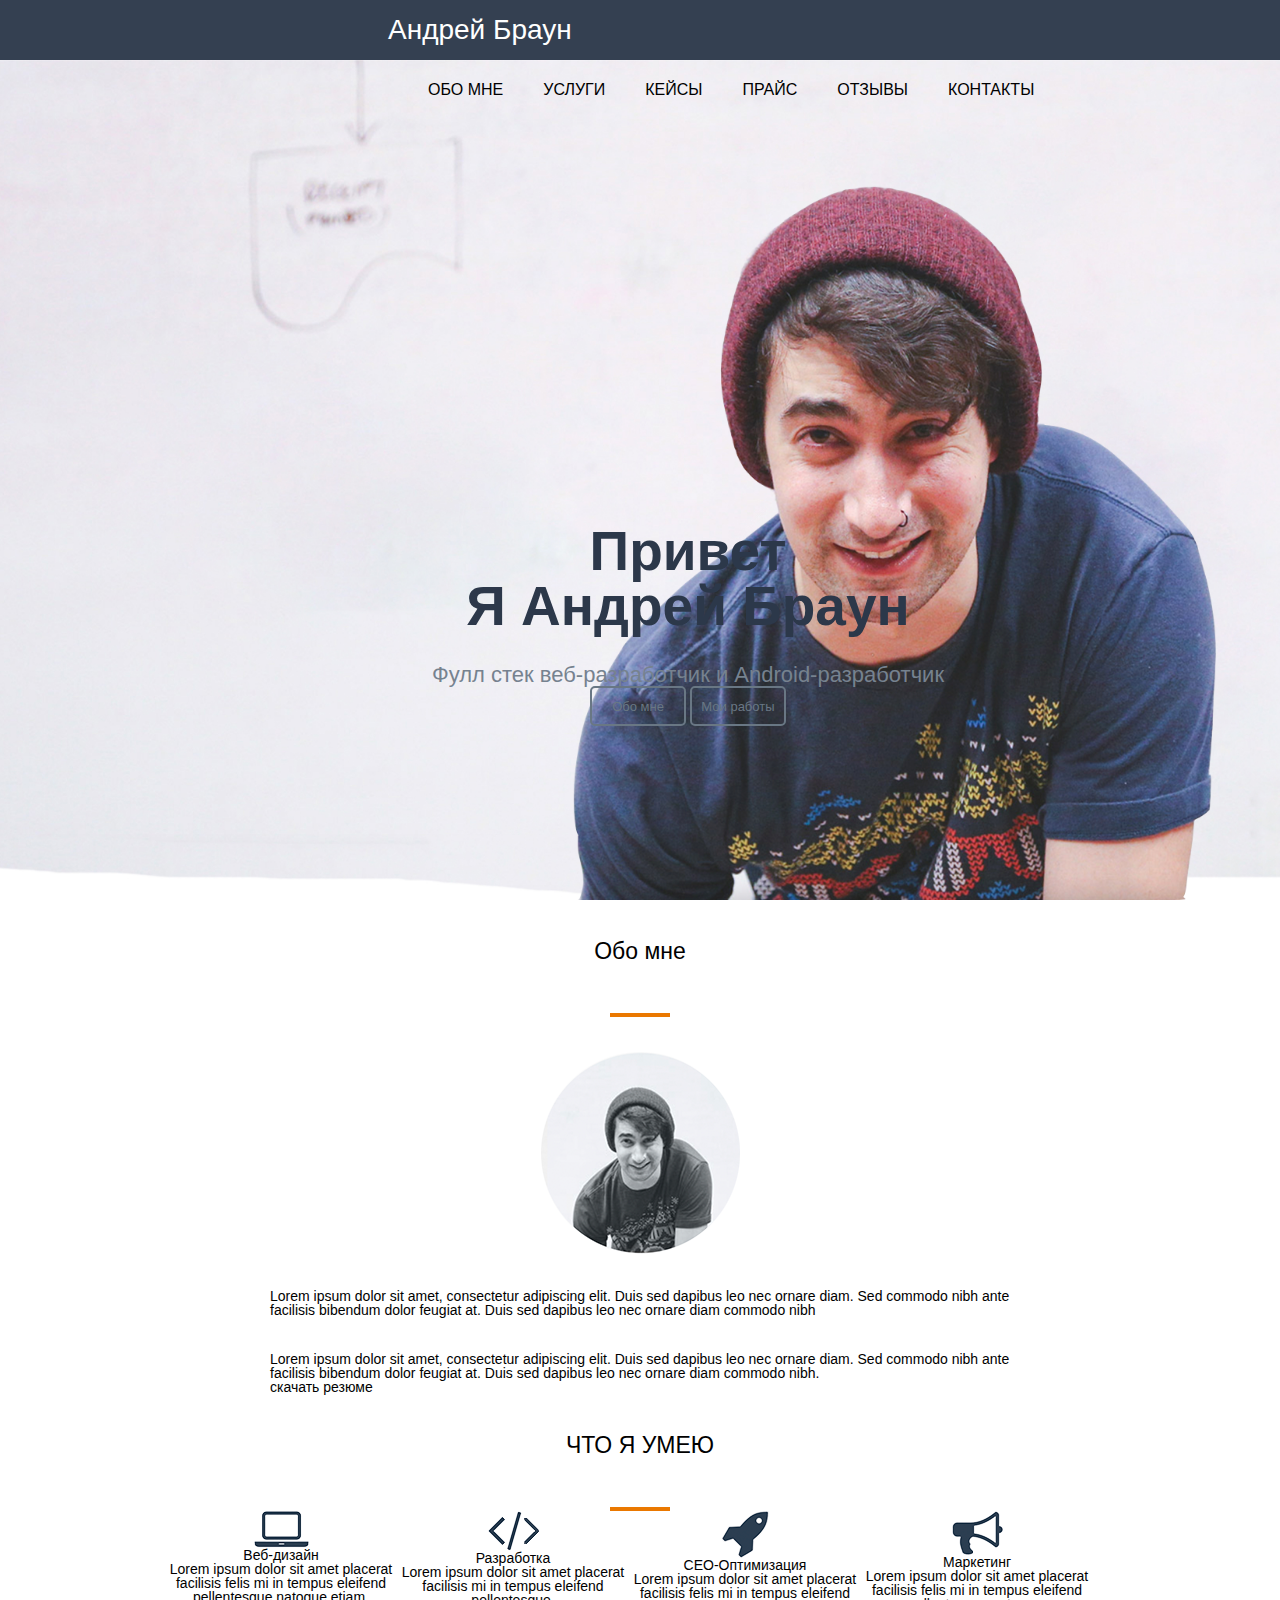
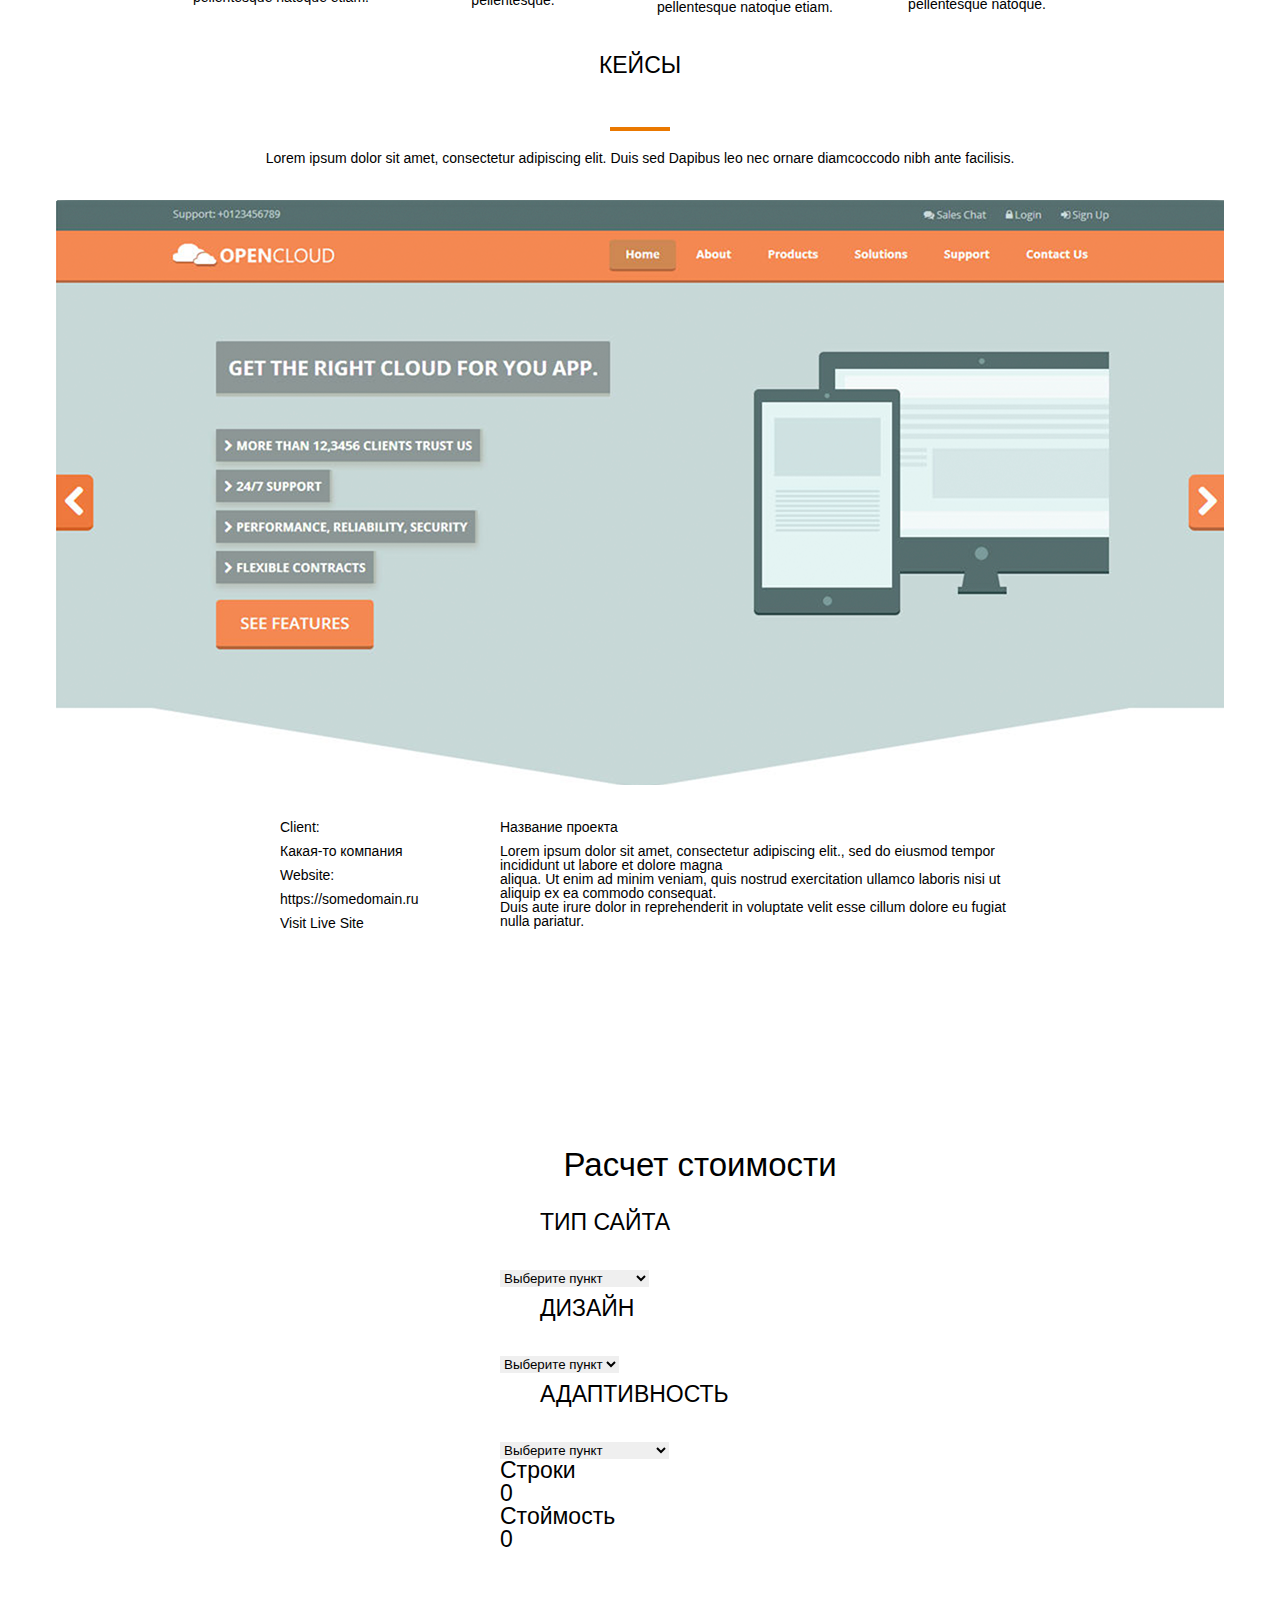
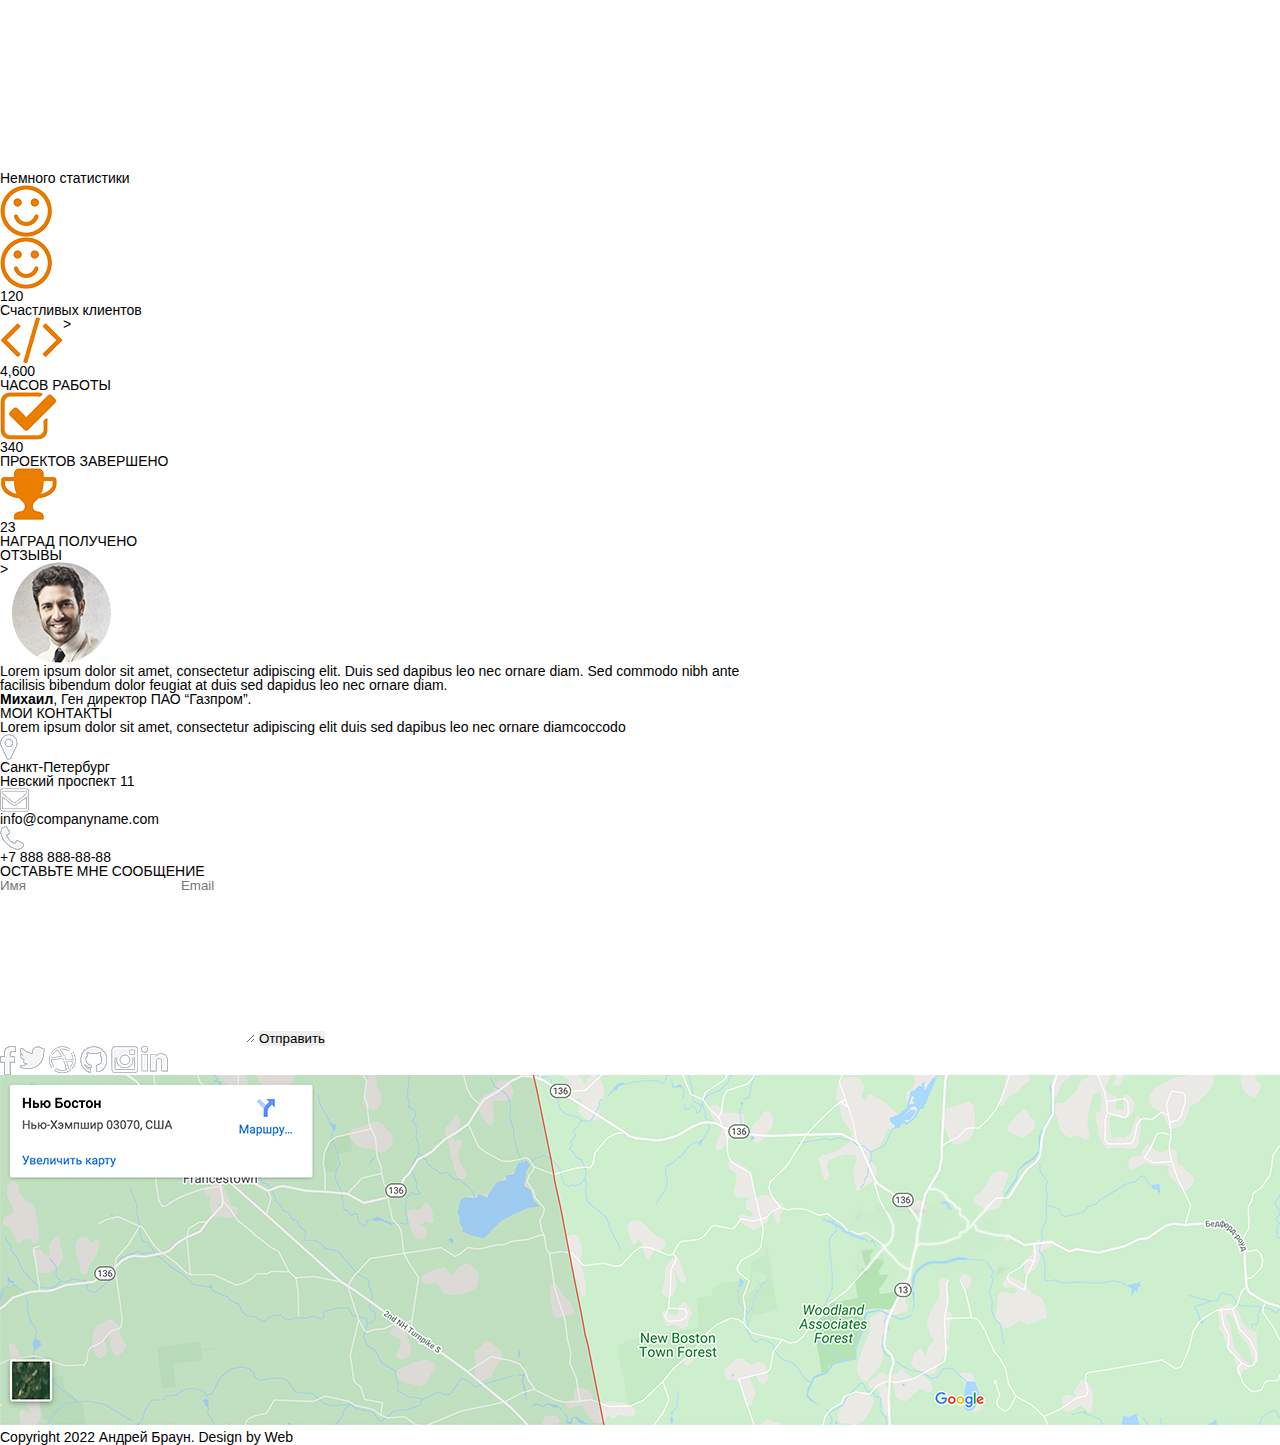
==== SRC/Index.html @ 96cc64a5 "Add files via upload" ====
<!DOCTYPE html>
<html lang="en">
<head>
	<meta charset="UTF-8">
	<meta name="description" content="Андрей Браун веб-разработчик">
	<meta name="author" content="Alexandr_Nzrv">
	<meta name="keywords" content="разработка сайтов, веб-разработка, веб-дизайн.">
	<meta name="robots" content="all">
	<meta property="og:title" content="Андрей Браун веб-разработчик">
	<title>Андрей Браун веб-разработчик</title>
	<link rel="stylesheet" href="css/reset.css">
	<link rel="stylesheet" href="css/stayle.css">
	
</head>

<body>

    <header>
      <nav>
         <div class="logo">Андрей Браун</div>
         <div class="menu">
             <ul>
                    <li><a href="#">Обо мне</a></li>
                    <li><a href="#">Услуги</a></li>
                    <li><a href="#">Кейсы</a></li>
                    <li><a href="#">Прайс</a></li>
                    <li><a href="#">Отзывы</a></li>
                    <li><a href="#">Контакты</a></li>
             </ul>
         </div>
            
      </nav>
	</header>
	
	<div class="main">
        <div class="title__cntainer">
	        <h1>Привет <br> Я Андрей Браун</h1>
	        <h4>Фулл стек веб-разработчик и Android-разработчик</h4>
	        <input type="submit" value="Обо мне">
	        <input type="submit" value="Мои работы">
        </div>
    </div>
	        
    <div class="about_me">
        <div class="about_me_container">
            <h2>Обо мне</h2>
                <hr>
                 <img src="../SRC/img/myphoto.png" alt="">
                  <p>Lorem ipsum dolor sit amet, consectetur adipiscing elit. Duis sed dapibus leo nec ornare diam. Sed commodo nibh ante
                  facilisis bibendum dolor feugiat at. Duis sed dapibus leo nec ornare diam commodo nibh</p> 
            
                  <p>Lorem ipsum dolor sit amet, consectetur adipiscing elit. Duis sed dapibus leo nec ornare diam. Sed commodo nibh ante
                  facilisis bibendum dolor feugiat at. Duis sed dapibus leo nec ornare diam commodo nibh.</p>
                  <a href="#">скачать резюме</a>
        </div>
    </div>
	        
	    <div class="skills">
            <div class="skills_container">
         
                <h2>ЧТО Я УМЕЮ</h2>        
                      <hr>  
            <div class="skills_item">
                <img src="img/pc.png" alt="">
                <h3>Веб-дизайн</h3>                
                <p>Lorem ipsum dolor sit amet placerat<br>
                   facilisis felis mi in tempus eleifend<br>
                   pellentesque natoque etiam.</p>
            </div>
            
            <div class="skills_item">
                <img src="img/log.png" alt="">
                <h3>Разработка</h3>                
                <p>Lorem ipsum dolor sit amet placerat<br>
                   facilisis mi in tempus eleifend<br> 
                   pellentesque.</p>
            </div>
            
            <div class="skills_item">
                <img src="img/log2.png" alt="">
                <h3>CEO-Оптимизация</h3>                
                <p>Lorem ipsum dolor sit amet placerat<br>
                   facilisis felis mi in tempus eleifend<br>
                   pellentesque natoque etiam.</p>
            </div>
            
            <div class="skills_item">
                <img src="img/log3.png" alt="">
                <h3>Маркетинг</h3>
                <p>Lorem ipsum dolor sit amet placerat<br>
                   facilisis felis mi in tempus eleifend<br>
                   pellentesque natoque.</p>
            </div>
            <div class="clear"></div>
            </div>
        </div>
        
    <div class="keyses">
        <div class="keyses_container">
            <h2>КЕЙСЫ</h2>
            <hr>
            <span><p>Lorem ipsum dolor sit amet, consectetur adipiscing elit. Duis sed Dapibus leo nec ornare diamcoccodo nibh ante facilisis.</p></span>
            <img src="img/photo.png" alt="">
            
            
            <div class="description_left">
                <h3>Client:</h3>
                <p>Какая-то компания</p>
                <h3>Website:</h3>
                <p>https://somedomain.ru</p>
                <a href="#">Visit Live Site</a>
            </div>
        <br>   
        <br>
           
            <div class="description_right">
                <h3>Название проекта</h3>
                <p>Lorem ipsum dolor sit amet, consectetur adipiscing elit., sed do eiusmod tempor incididunt ut labore et dolore magna<br>
                   aliqua. Ut enim ad minim veniam, quis nostrud exercitation ullamco laboris nisi ut aliquip ex ea commodo consequat.<br>
                   Duis aute irure dolor in reprehenderit in voluptate velit esse cillum dolore eu fugiat nulla pariatur.</p>
            </div>
        </div>
	</div>
	
	    <div class="Cost_calculation">
	        <div class="Cost_calculation_container">
            
	            <h2>Расчет стоимости</h2>
	                
	        <h3>ТИП САЙТА</h3>
	                <select class="mySelect" name="type" id="typeSite">
                <option value="1" selected disabled>Выберите пункт</option>
                <option value="2">Сайт-визитка</option>
                <option value="3">Корпоративный сайт</option>
                <option value="4">Интернет-магазин</option>
                    </select>
            <h3>ДИЗАЙН</h3>
                    <select class="mySelect" name="type" id="typeSite">
                <option value="1" selected disabled>Выберите пункт</option>
                <option value="2">Шаблонный</option>
                <option value="3">Уникальный</option>
                <option value="4">WOW-Дизайн</option>
                    </select>
            <h3>АДАПТИВНОСТЬ</h3>
                    <select class="mySelect" name="type" id="typeSite">
                <option value="1" selected disabled>Выберите пункт</option>
                <option value="2">Только ПК</option>
                <option value="3">Только мобильный сайт</option>
                <option value="4">ПК + Мобильный</option>
                    </select>
                
	            <h4>Строки</h4>
	            <h4>0</h4>
	            <h4>Стоймость</h4>
	            <h4>0</h4>
            </div>
	    </div>
	
	    <div class="statistics">
	        <div class="statistics_container">
	            <h2>Немного статистики</h2>
	            <img src="img/logo1.png" alt="">
	            
	            <div class="statistics_item">
	                <img src="img/logo1.png" alt="">
	                <h2>120</h2>
	                <p>Счастливых клиентов</p>
	            </div>
	        
	            <div class="statistics_item">
	                <img src="img/logo2.png" alt="">>
	                <h2>4,600</h2>
	                <p>ЧАСОВ РАБОТЫ</p>
	            </div>
	            
	            <div class="statistics_item">
	                <img src="img/logo3.png" alt="">
	                <h2>340</h2>
	                <p>ПРОЕКТОВ ЗАВЕРШЕНО</p>
	            </div>
	            
	            <div class="statistics_item">
	                <img src="img/logo4.png" alt="">
	                <h2>23</h2>
	                <p>НАГРАД ПОЛУЧЕНО</p>
	            </div>
	        
	        </div>
	    </div>
	    
	    <div class="reviews">
	        <div class="reviews_container">
	            <h2>ОТЗЫВЫ</h2>>    
	            <img src="img/mihail.png" alt="">
	            <p>Lorem ipsum dolor sit amet, consectetur adipiscing elit. Duis sed dapibus leo nec ornare diam. Sed commodo nibh ante</p>
	            <p>facilisis bibendum dolor feugiat at duis sed dapidus leo nec ornare diam.</p>
	            <p><b>Михаил</b>, Ген директор ПАО “Газпром”.</p>
	        </div>
	    </div>
	    
    <footer>
	    <div class="my_contact">
	        <div class="my_contact_container">
	        <h2>МОИ КОНТАКТЫ</h2> 
	        <p>Lorem ipsum dolor sit amet, consectetur adipiscing elit duis sed dapibus leo nec ornare diamcoccodo </p> 
              
                 
                <div class="my_contact_item">
                    <div class="my_contact_data">
                    <img src="img/geo.png" alt="">
                    <p>Санкт-Петербург</p>
                    <p>Невский проспект 11</p>
                        </div>  
                
	                <div class="my_contact_item">
                    <img src="img/mail.png" alt="">
                    <p>info@companyname.com</p>
                        </div>
                
	                <div class="my_contact_item">
                    <img src="img/tel.png" alt="">
                    <p>+7 888 888-88-88</p>
                        </div>
                </div>
                <h3>ОСТАВЬТЕ МНЕ СООБЩЕНИЕ</h3>
                
            <form action="#">
                <div class="contacts_inputs">
                    <input type="text" placeholder="Имя">
                    <input type="text" placeholder="Email">
                </div>
                <textarea name="message" id="messageText" cols="30" rows="10"></textarea>
                <input type="submit" value="Отправить">
            </form>
                <div class="contacts_social">
                <a href="#"><img src="img/fb.png" alt=""></a>
                <a href="#"><img src="img/tvit.png" alt=""></a>
                <a href="#"><img src="img/bool.png" alt=""></a>
                <a href="#"><img src="img/kat.png" alt=""></a>
                <a href="#"><img src="img/inst.png" alt=""></a>
                <a href="#"><img src="img/in.png" alt=""></a>
                </div>
	        </div>
	    </div>
    </footer>
	    
	    <div class="map">
        <img src="img/map.png" alt="">
    </div>
    <div class="footer">
        <div class="footer_container">
            <p>Copyright 2022 Андрей Браун. Design by Web</p>
        </div>
    </div>
	    
</body>
</html>
---- SRC/css/stayle.css ----
body{
    font-family: Arial, sans-serif;
}

nav{
    widows: 100%;
    height: 60px;
    background: #344051;
}

.logo{
    float: left;
    color: #fff;
    font-size: 28px;
    line-height: 60px;
    padding-left: 388px;
    
}

.menu{
    float: left;
    padding-left: 428px;
}

.menu li{
    float: left;
    font-size: 16px;
    color: #fff;
    line-height: 60px;
    margin-right: 40px;
    text-transform: uppercase;
    
}

.menu li a: visited{
    color: white;
    
}

.main{
    width: 100%;
    height: calc(100% - 60px);
    background: url(../img/boy.png) 90% 100%/auto 85% no-repeat , url(../img/bg.jpg) center/cover no-repeat;
    
}

.title__cntainer{
    float: left;
    margin: 404px 0px 0px 432px;
    color: #2c384a;
    text-align: center;
}

.title__cntainer h1{
    font-size: 55px;
    text-align: center;
    font-weight: bold;
}

.title__cntainer h4{
    color: #76828f;
    margin-top: 30px;
    font-size: 22px;
    
}

.title__cntainer input{
    width: 96px;
    height: 40px;
    text-align: center;
    border: 2px solid #697784;
    background: none;
    border-radius: 5px;
    color: #697784;
    font-size: 13px;
    cursor: pointer;
    margin: 50px 14px 0px 14px 0px;
    
}

.about_me_container h2{
    text-align: center;
    width: 100px;
    font-size: 23px;
    margin-left: 800px;
    margin: 40px auto;
    padding-bottom: 10px;
}

.about_me_container{
    width: 740px;
    margin: 0 auto;
} 

.about_me_container img{
    margin: 40px auto;
    display: block;
    margin: 35px auto;
} 

.about_me_container p{
    margin-top: 35px;
}

.about_me_container hr{
    height: 4px;
    border: none;
    background: #ea7800;
    width: 60px;
    margin: 0px auto;
}

.skills_container h2{
    text-align: center;
    width: 200px;
    font-size: 23px;
    margin: 40px auto;
    padding-bottom: 10px;
}

.skills_container hr{
    height: 4px;
    border: none;
    background: #ea7800;
    width: 60px;
    margin: 0px auto;
}



.skills_container{
    width: 950px;
    margin: 0px auto;

}

.skills_item{
    float: left;
    width: 232px;
    text-align: center;    
}

.clear{
    clear: left;
}

.keyses_container h2{
    text-align: center;
    width: 200px;
    font-size: 23px;
    margin: 40px auto;
    padding-bottom: 10px;
}

.keyses_container hr{
    height: 4px;
    border: none;
    background: #ea7800;
    width: 60px;
    margin: 0px auto;
}

.keyses_container img{
    
    margin: 40px auto;
    display: block;
    margin: 35px auto;
}

.keyses_container span p{
    margin: 20px;
    text-align: center;
}

.description_left{
    margin: 10px 250px 10px 270px;
    
}

.description_left h3{
    margin: 10px;
}

.description_left p{
    margin: 10px 0px 10px 10px;
}


.description_left a{
    margin: 10px 10px 10px 10px;
}


.description_right h3{
    text-align: left;
    margin: -148px 250px 10px 500px;
}

.description_right p{
    margin: 10px 250px 10px 500px;
}


.Cost_calculation{
    font-size: 23px;
    margin: 220px 500px 220px 500px;
}

.Cost_calculation_container h2{
    text-align: center;
    width: 400px;
    font-size: 33px;
    margin: 20px auto;
    padding-bottom: 10px;
}

.Cost_calculation_container h3{
    text-align: left: ;
    width: 400px;
    font-size: 23px;
    margin: 10px auto 10px 40px;
    padding-bottom: 20px;
}
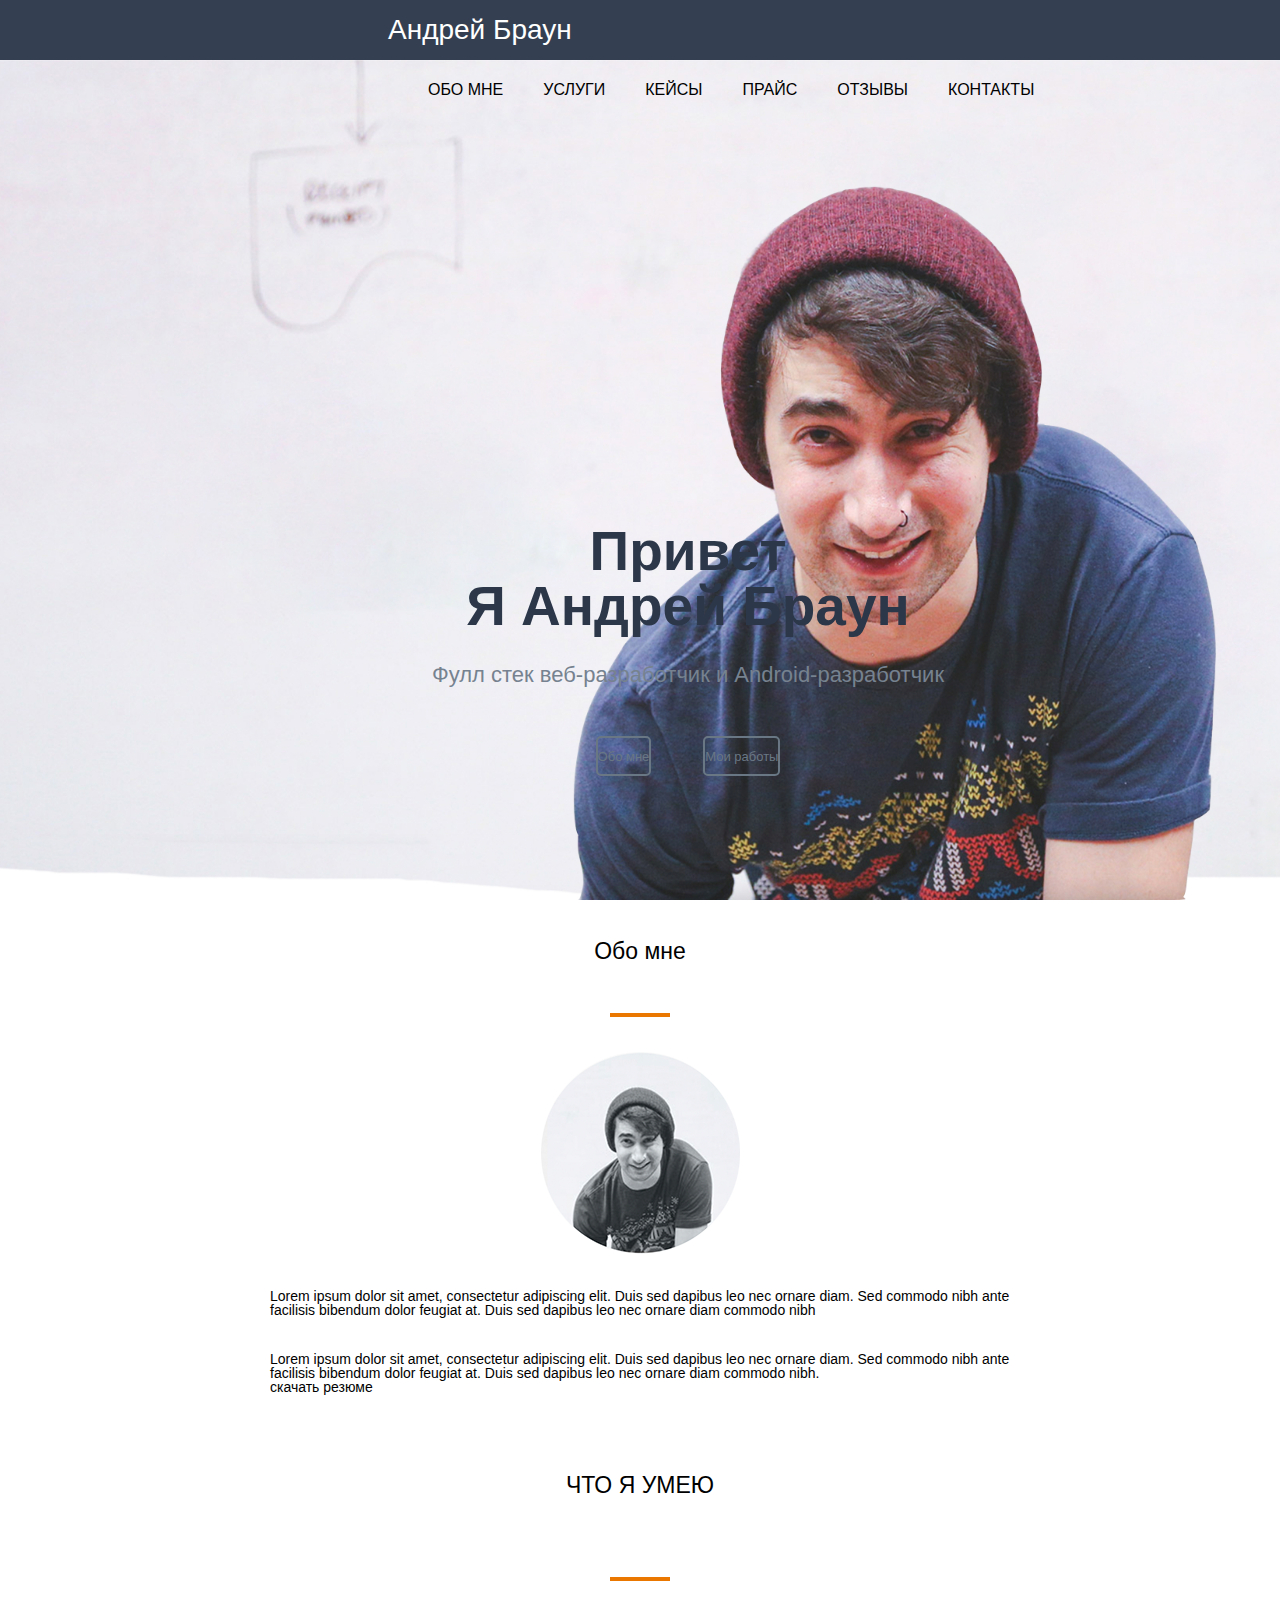
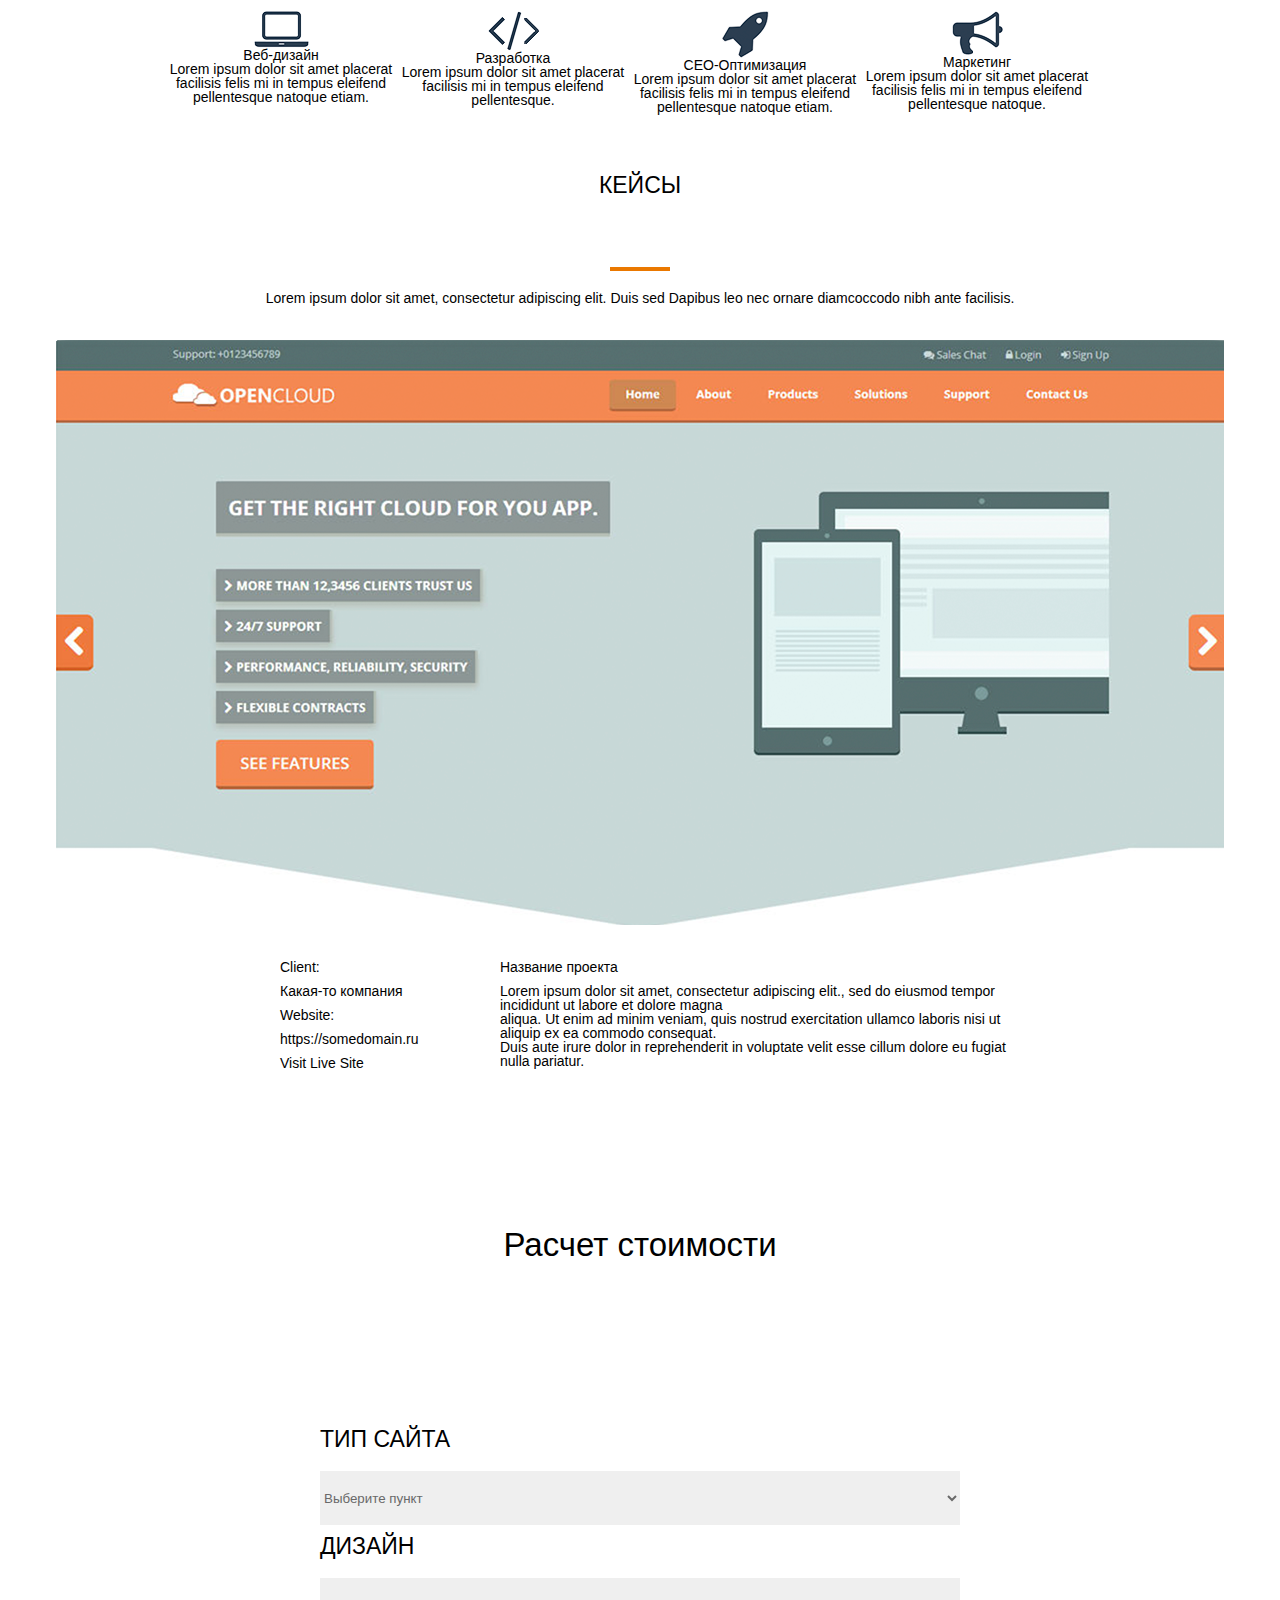
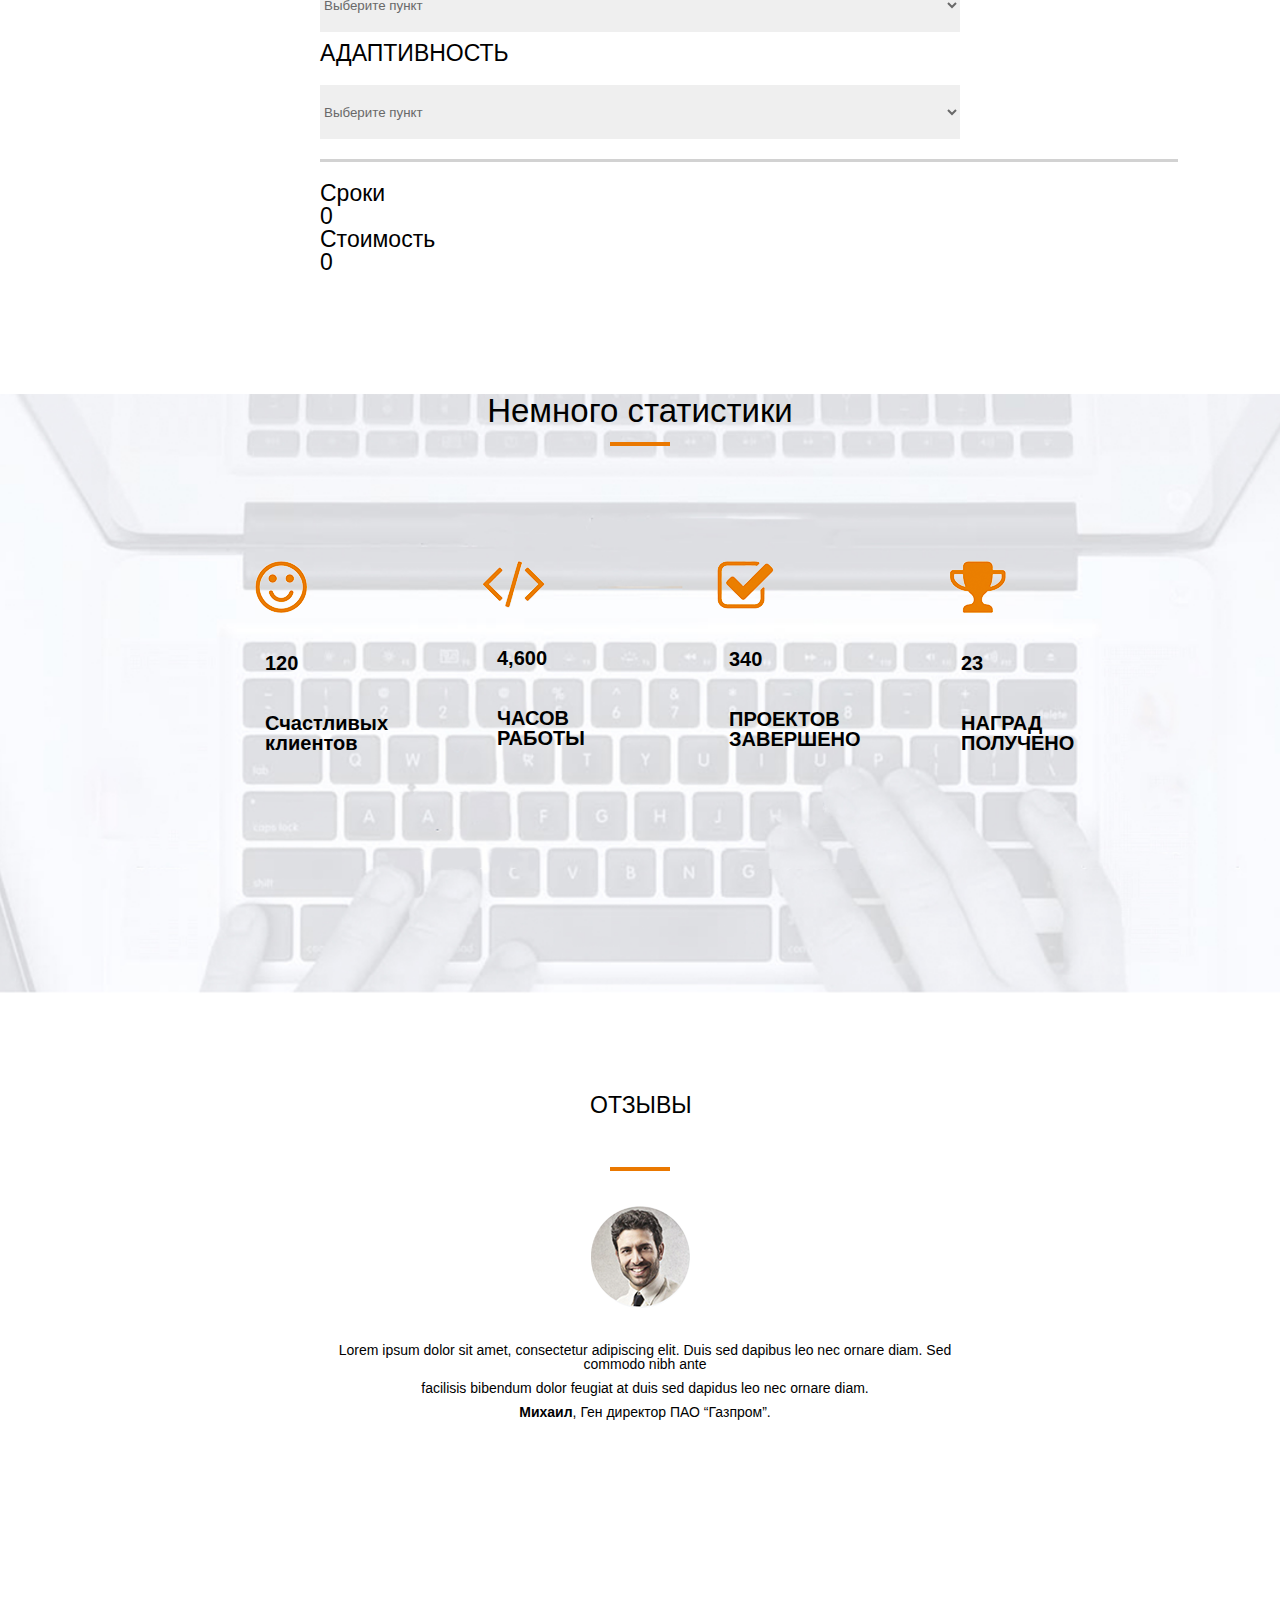
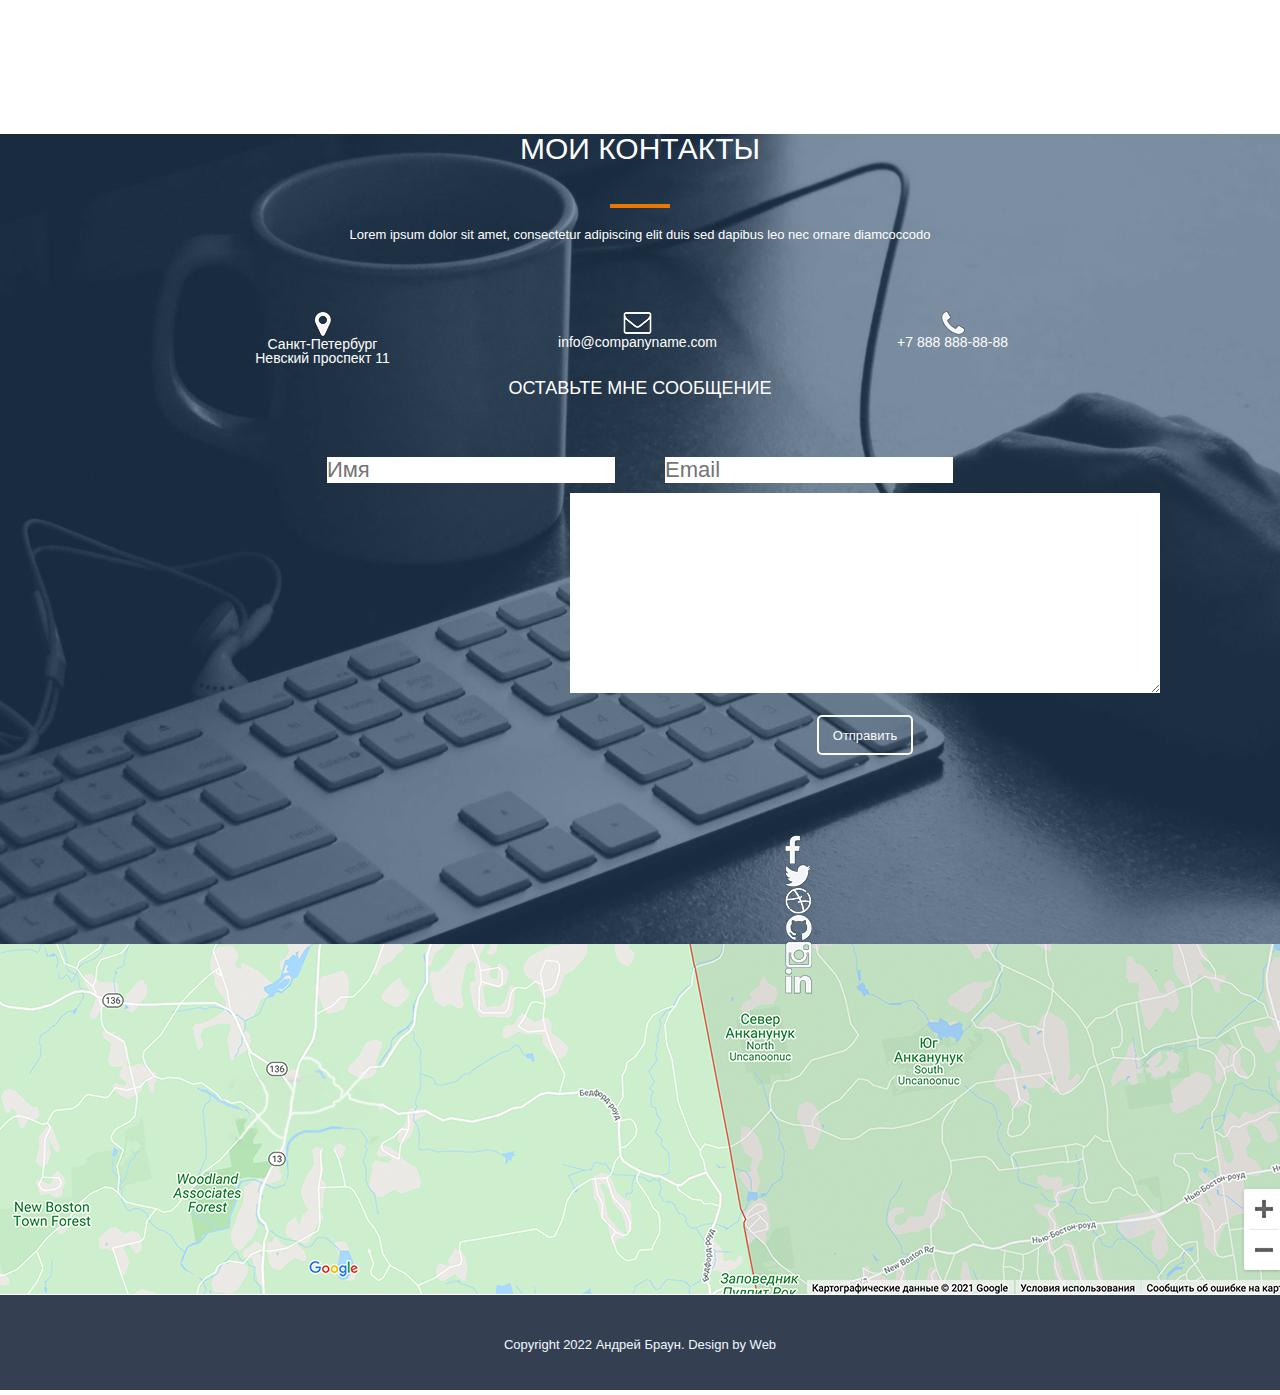
==== commit 50b13786: "Add files via upload" ====
--- a/SRC/Index.html
+++ b/SRC/Index.html
@@ -91,9 +91,10 @@
                    facilisis felis mi in tempus eleifend<br>
                    pellentesque natoque.</p>
             </div>
+            </div>
             <div class="clear"></div>
             </div>
-        </div>
+        
         
     <div class="keyses">
         <div class="keyses_container">
@@ -148,49 +149,49 @@
                 <option value="3">Только мобильный сайт</option>
                 <option value="4">ПК + Мобильный</option>
                     </select>
-                
-	            <h4>Строки</h4>
-	            <h4>0</h4>
-	            <h4>Стоймость</h4>
-	            <h4>0</h4>
+                <hr>
+	            <p>Сроки</p>           <p>0</p>
+	            <p>Стоимость</p>       <p>0</p>
             </div>
 	    </div>
 	
 	    <div class="statistics">
+        <div class="statistics_selekt">
 	        <div class="statistics_container">
 	            <h2>Немного статистики</h2>
-	            <img src="img/logo1.png" alt="">
+	            <hr>
+	           
+	            <div class="statistics_item">
+	                <img src="img/logo1.png" alt="">
+	                <p>120</p>
+	                <p>Счастливых клиентов</p>
+	            </div>
+	        
+	            <div class="statistics_item">
+	                <img src="img/logo2.png" alt="">
+	                <p>4,600</p>
+	                <p>ЧАСОВ РАБОТЫ</p>
+	            </div>
 	            
 	            <div class="statistics_item">
-	                <img src="img/logo1.png" alt="">
-	                <h2>120</h2>
-	                <p>Счастливых клиентов</p>
-	            </div>
-	        
-	            <div class="statistics_item">
-	                <img src="img/logo2.png" alt="">>
-	                <h2>4,600</h2>
-	                <p>ЧАСОВ РАБОТЫ</p>
+	                <img src="img/logo3.png" alt="">
+	                <p>340</p>
+	                <p>ПРОЕКТОВ ЗАВЕРШЕНО</p>
 	            </div>
 	            
 	            <div class="statistics_item">
-	                <img src="img/logo3.png" alt="">
-	                <h2>340</h2>
-	                <p>ПРОЕКТОВ ЗАВЕРШЕНО</p>
-	            </div>
-	            
-	            <div class="statistics_item">
 	                <img src="img/logo4.png" alt="">
-	                <h2>23</h2>
+	                <p>23</p>
 	                <p>НАГРАД ПОЛУЧЕНО</p>
 	            </div>
-	        
+	           </div>
 	        </div>
 	    </div>
 	    
 	    <div class="reviews">
 	        <div class="reviews_container">
-	            <h2>ОТЗЫВЫ</h2>>    
+	            <h2>ОТЗЫВЫ</h2>  
+	            <hr>
 	            <img src="img/mihail.png" alt="">
 	            <p>Lorem ipsum dolor sit amet, consectetur adipiscing elit. Duis sed dapibus leo nec ornare diam. Sed commodo nibh ante</p>
 	            <p>facilisis bibendum dolor feugiat at duis sed dapidus leo nec ornare diam.</p>
@@ -201,8 +202,12 @@
     <footer>
 	    <div class="my_contact">
 	        <div class="my_contact_container">
+	        
 	        <h2>МОИ КОНТАКТЫ</h2> 
-	        <p>Lorem ipsum dolor sit amet, consectetur adipiscing elit duis sed dapibus leo nec ornare diamcoccodo </p> 
+	        <hr>
+	         <div class="my_contact_container_p2">
+            <p>Lorem ipsum dolor sit amet, consectetur adipiscing elit duis sed dapibus leo nec ornare diamcoccodo </p> 
+             </div>
               
                  
                 <div class="my_contact_item">
@@ -212,25 +217,26 @@
                     <p>Невский проспект 11</p>
                         </div>  
                 
-	                <div class="my_contact_item">
+	                <div class="my_contact_data">
                     <img src="img/mail.png" alt="">
                     <p>info@companyname.com</p>
                         </div>
                 
-	                <div class="my_contact_item">
+	                <div class="my_contact_data">
                     <img src="img/tel.png" alt="">
                     <p>+7 888 888-88-88</p>
                         </div>
                 </div>
+                <div class="clear2"></div>
                 <h3>ОСТАВЬТЕ МНЕ СООБЩЕНИЕ</h3>
                 
             <form action="#">
                 <div class="contacts_inputs">
-                    <input type="text" placeholder="Имя">
-                    <input type="text" placeholder="Email">
+                    <input class="contacts_inputs2" type="text" placeholder="Имя">
+                    <input class="contacts_inputs2" type="text" placeholder="Email">
                 </div>
-                <textarea name="message" id="messageText" cols="30" rows="10"></textarea>
-                <input type="submit" value="Отправить">
+                <textarea class="textarea" name="message" id="messageText" cols="30" rows="10"></textarea>
+                <input class="contacts_inputs3"  type="submit" value="Отправить">
             </form>
                 <div class="contacts_social">
                 <a href="#"><img src="img/fb.png" alt=""></a>
@@ -245,7 +251,7 @@
     </footer>
 	    
 	    <div class="map">
-        <img src="img/map.png" alt="">
+        <img src="..." alt="">
     </div>
     <div class="footer">
         <div class="footer_container">
--- a/SRC/css/stayle.css
+++ b/SRC/css/stayle.css
@@ -64,7 +64,7 @@
     
 }
 
-.title__cntainer input{
+.title__cntainer input{           ------
     width: 96px;
     height: 40px;
     text-align: center;
@@ -74,7 +74,7 @@
     color: #697784;
     font-size: 13px;
     cursor: pointer;
-    margin: 50px 14px 0px 14px 0px;
+    margin: 50px 24px 0px 24px;
     
 }
 
@@ -92,7 +92,7 @@
     margin: 0 auto;
 } 
 
-.about_me_container img{
+.about_me_container img{--------
     margin: 40px auto;
     display: block;
     margin: 35px auto;
@@ -110,12 +110,19 @@
     margin: 0px auto;
 }
 
+.skills_containerimg{
+    width: 100%;
+    height: calc(100% - 300px);
+    background: url(../img/bg2.jpg) 90% center/cover no-repeat;
+    margin: 120px 10px 100px 10px;
+}
+
 .skills_container h2{
     text-align: center;
-    width: 200px;
-    font-size: 23px;
-    margin: 40px auto;
-    padding-bottom: 10px;
+    width: 150px;
+    font-size: 23px;
+    margin: 80px auto;
+    padding-bottom: 0px;
 }
 
 .skills_container hr{
@@ -123,7 +130,7 @@
     border: none;
     background: #ea7800;
     width: 60px;
-    margin: 0px auto;
+    margin: 30px auto;
 }
 
 
@@ -148,7 +155,7 @@
     text-align: center;
     width: 200px;
     font-size: 23px;
-    margin: 40px auto;
+    margin: 60px auto;
     padding-bottom: 10px;
 }
 
@@ -203,37 +210,267 @@
 
 .Cost_calculation{
     font-size: 23px;
-    margin: 220px 500px 220px 500px;
+   
+}
+
+.Cost_calculation_container{
+    max-width: 50%;
+    margin: 0px auto;
 }
 
 .Cost_calculation_container h2{
     text-align: center;
     width: 400px;
     font-size: 33px;
+    margin: 160px auto;
+    padding-bottom: 20px;
+    height: 40px;
+}
+
+
+
+.Cost_calculation_container h3{
+    text-align: left;
+    width: 400px;
+    font-size: 23px;
+    margin: 10px auto 0px 0px;
+    padding-bottom: 20px;
+}
+
+.mySelect{
+    width: 100%;
+    color: dimgrey;
+    background: #efefef;
+    height: 54px;    
+}
+
+.Cost_calculation_container hr{
+    height: 3px;
+    border: none;
+    background: #d2d2d2;
+    width: 858px;
     margin: 20px auto;
-    padding-bottom: 10px;
-}
-
-.Cost_calculation_container h3{
-    text-align: left: ;
-    width: 400px;
-    font-size: 23px;
-    margin: 10px auto 10px 40px;
+}
+
+.statistics{
+    width: 100%;
+    height: calc(100% - 300px);
+    background: url(../img/bg3.jpg) center/cover no-repeat;
+    margin: 120px 0px 100px 0px; 
+    
+}
+
+.statistics_container h2{
+    text-align: center;
+    width: 350px;
+    font-size: 33px;
+    margin: 40px auto;
+    padding-bottom: 10px;
+    font-weight: 800px;
+    
+}
+
+.statistics_container hr{
+    height: 4px;
+    border: none;
+    background: #ea7800;
+    width: 60px;
+    margin: -35px auto;
+}
+
+.statistics_item{
+    
+    margin: 150px 0px 100px 0px; 
+    float: left;
+    width: 232px;
+    text-align: center;
+}
+
+.statistics_selekt{
+    width: 950px;
+    margin: 0px auto;
+}
+
+.statistics_item p{
+    font-size: 20px;
+    font-weight: 800;
+    margin: 40px 250px 40px 100px;
+    text-align: right;
+}
+
+.reviews{
+    width: 100%;
+    height: calc(100% - 300px);
+    
+}
+
+.reviews_container{
+    max-width: 50%;
+    margin: 0px auto;
+}
+
+.reviews_container h2{
+    text-align: center;
+    width: 100px;
+    font-size: 23px;
+    margin-left: 800px;
+    margin: 40px auto;
+    padding-bottom: 10px;
+}
+
+
+
+.reviews_container hr{
+    height: 4px;
+    border: none;
+    background: #ea7800;
+    width: 60px;
+    margin: 0px auto;
+}
+
+.reviews_container img{
+    margin: 40px auto;
+    display: block;
+    margin: 35px auto;
+}
+
+.reviews_container p{
+    text-align: center;
+    margin: 10px 0px 10px 10px;
+}
+
+.my_contact{
+    width: 100% ;
+    height: 810px;
+    background: url(../img/bg4.jpg)  center/cover no-repeat;
+    margin: 0px 0px 0px 0px; 
+}
+
+.my_contact_container h2{
+    text-align: center;
+    width: 320px;
+    font-size: 30px;
+    margin-left: 800px;
+    margin: 40px auto 20px;
+    padding-bottom: 30px;
+    color: white;
+}
+
+.my_contact_container hr{
+    height: 4px;
+    border: none;
+    background: #ea7800;
+    width: 60px;
+    margin: -10px auto;
+}
+
+.my_contact_container_p2{
+    text-align: center;
+    width: 620px;
+    font-size: 13px;
+    margin-left: 800px;
+    margin: 30px auto;
+    padding-bottom: 10px;
+    color: white;
+}
+
+.my_contact_item{
+    width: 950px;
+    margin: 0px auto;
+}
+
+
+.my_contact_data{
+    float: left;
+    width: 315px;
+    text-align: center;
+    color: white;
+    margin: 30px auto;
+}
+
+.clear2{                                --------
+    clear: left;
+}
+
+.my_contact_container h3{
+    text-align: center;
+    width: 320px;
+    font-size: 18px;
+    margin-left: 800px;
+    margin: 40px auto;
+    padding-bottom: 10px;
+    color: white;
+}
+
+.contacts_inputs{
+    text-align: center;
+    width: 820px;
+    font-size: 8px;
+    
+    margin: -40px auto;
     padding-bottom: 20px;
 }
 
-
-
-
-
-
-
-
-
-
-
-
-
-
-
-
+.contacts_inputs2{
+    color: bisque;
+    font-size: 22px;
+    margin: 50px 24px 0px 24px;
+}
+
+.textarea{
+    text-align: left;
+    width: 590px;
+    font-size: 16px;
+    margin: 30px 570px;
+    padding-bottom: 20px;
+}
+
+
+
+.contacts_inputs3{
+    width: 96px;
+    height: 40px;
+    text-align: center;
+    border: 2px solid #f9fbff;
+    background: none;
+    border-radius: 5px;
+    color: #f9fbff;
+    font-size: 13px;
+    cursor: pointer;
+    margin: -10px 666px 0px 817px;
+}
+
+.contacts_social{
+    margin: 80px 666px 80px 785px;
+}
+
+.contacts_social img{
+    height:100%
+
+}
+
+
+.map{
+    height: 355px;
+    background: url(../img/map.png) 100% center/cover no-repeat;
+    
+}
+
+
+
+.footer{
+    widows: 100%;
+    height: 95px;
+    background: #344051;
+    margin: -4px;
+}
+
+
+
+.footer_container{
+    
+    color: aliceblue;
+    text-align: center;
+    font-size: 13px;
+    line-height: 100px;
+}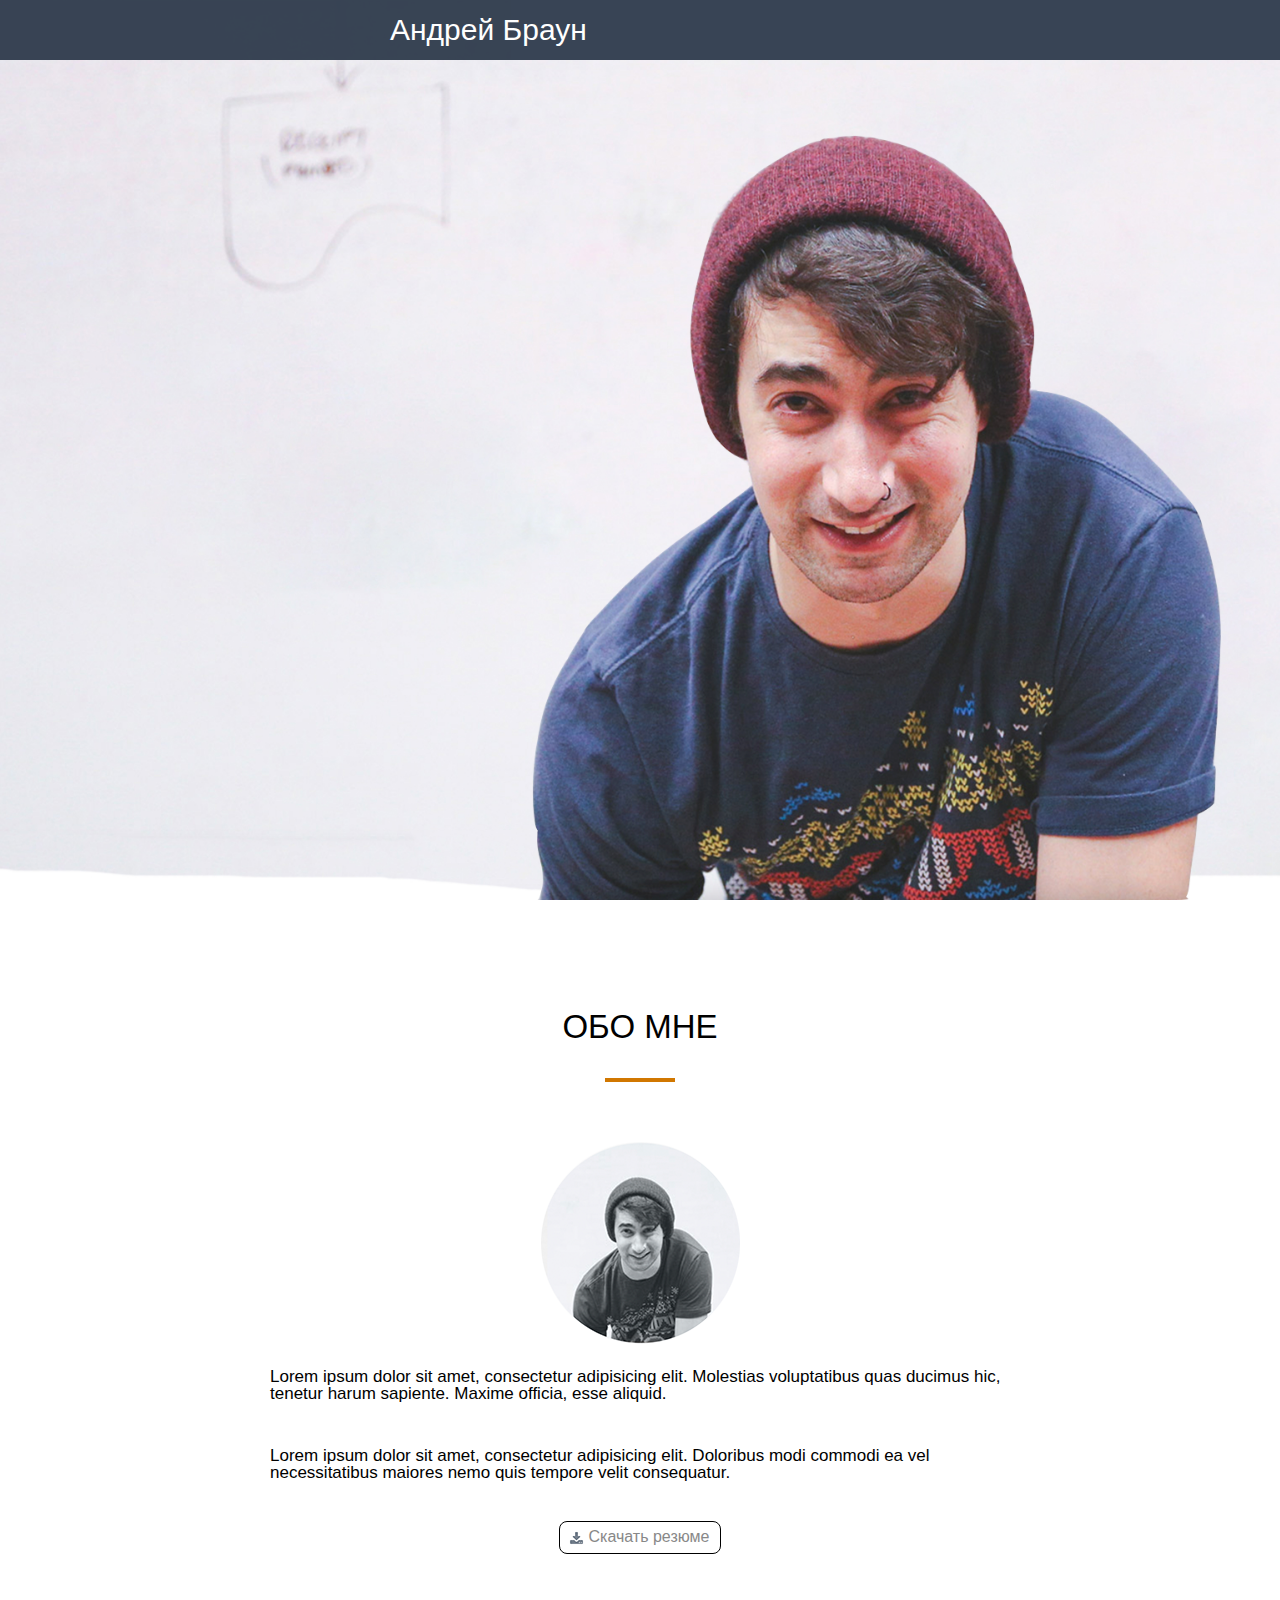
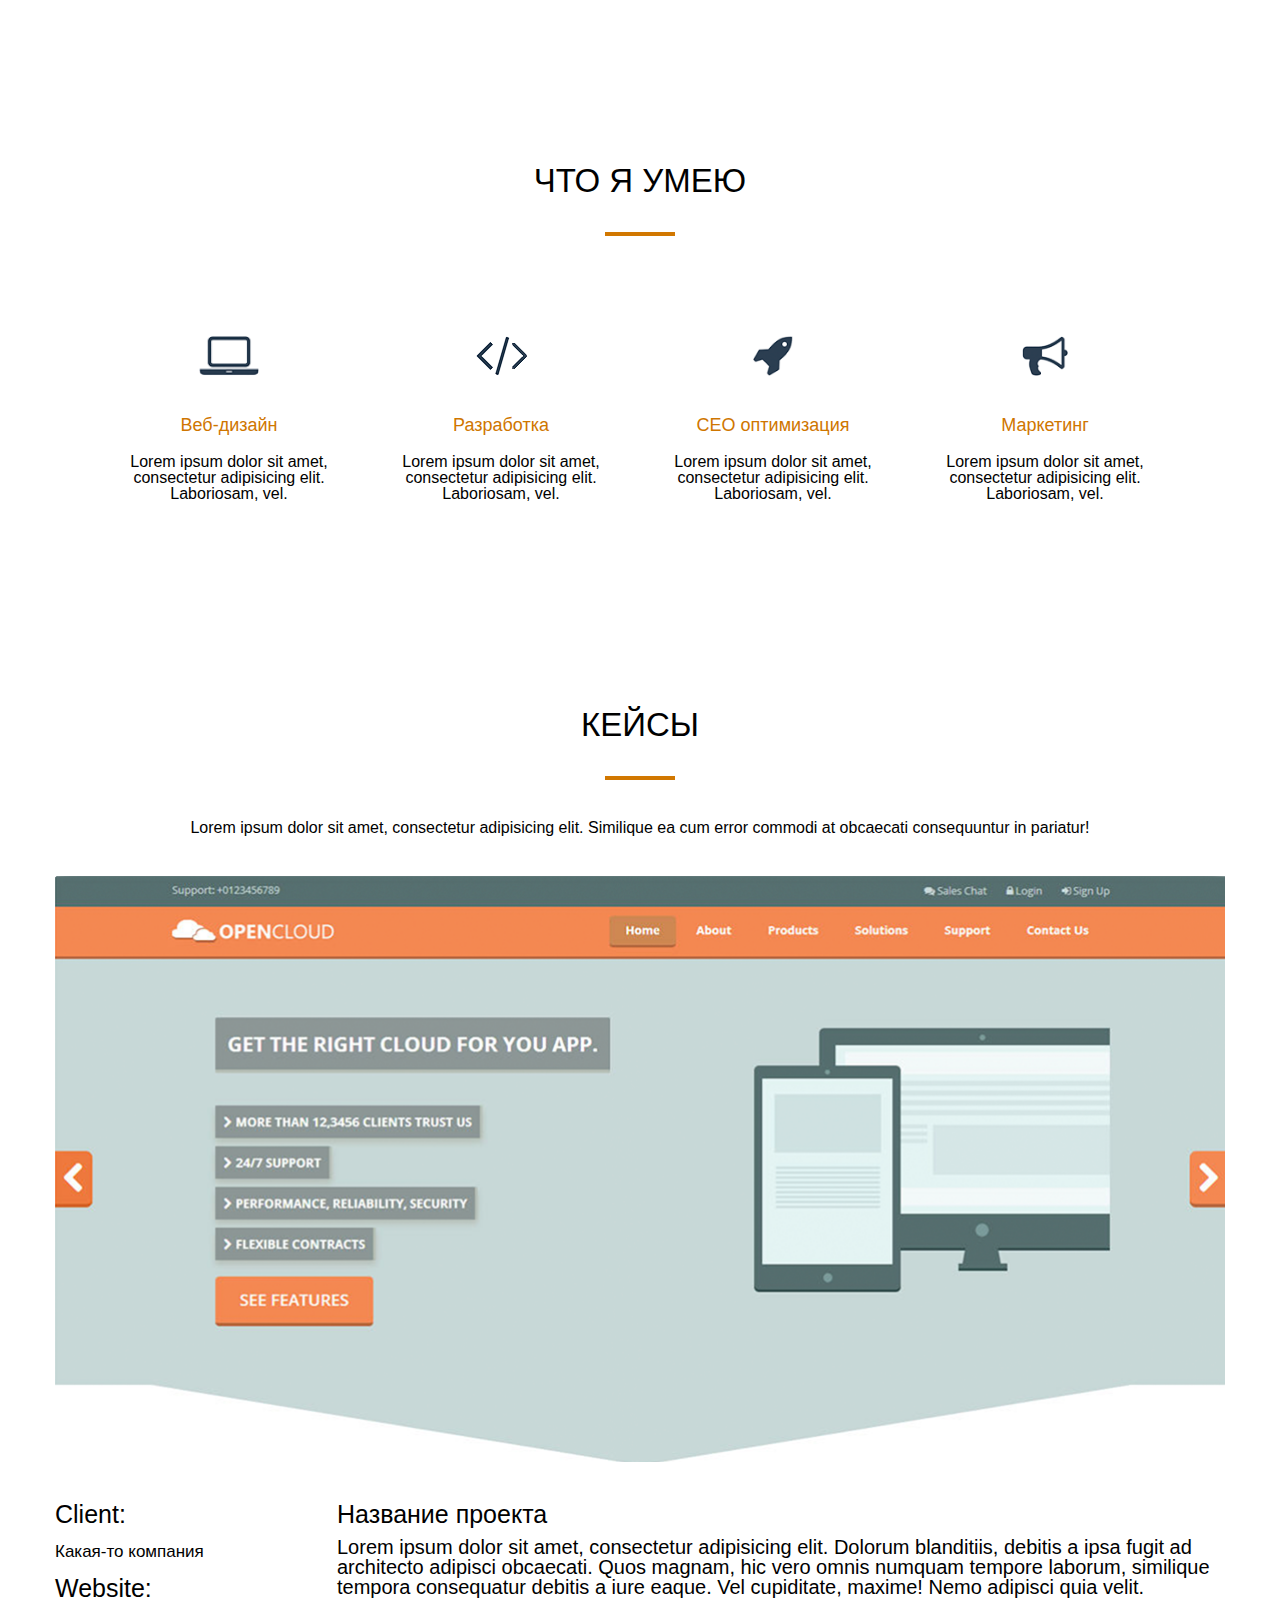
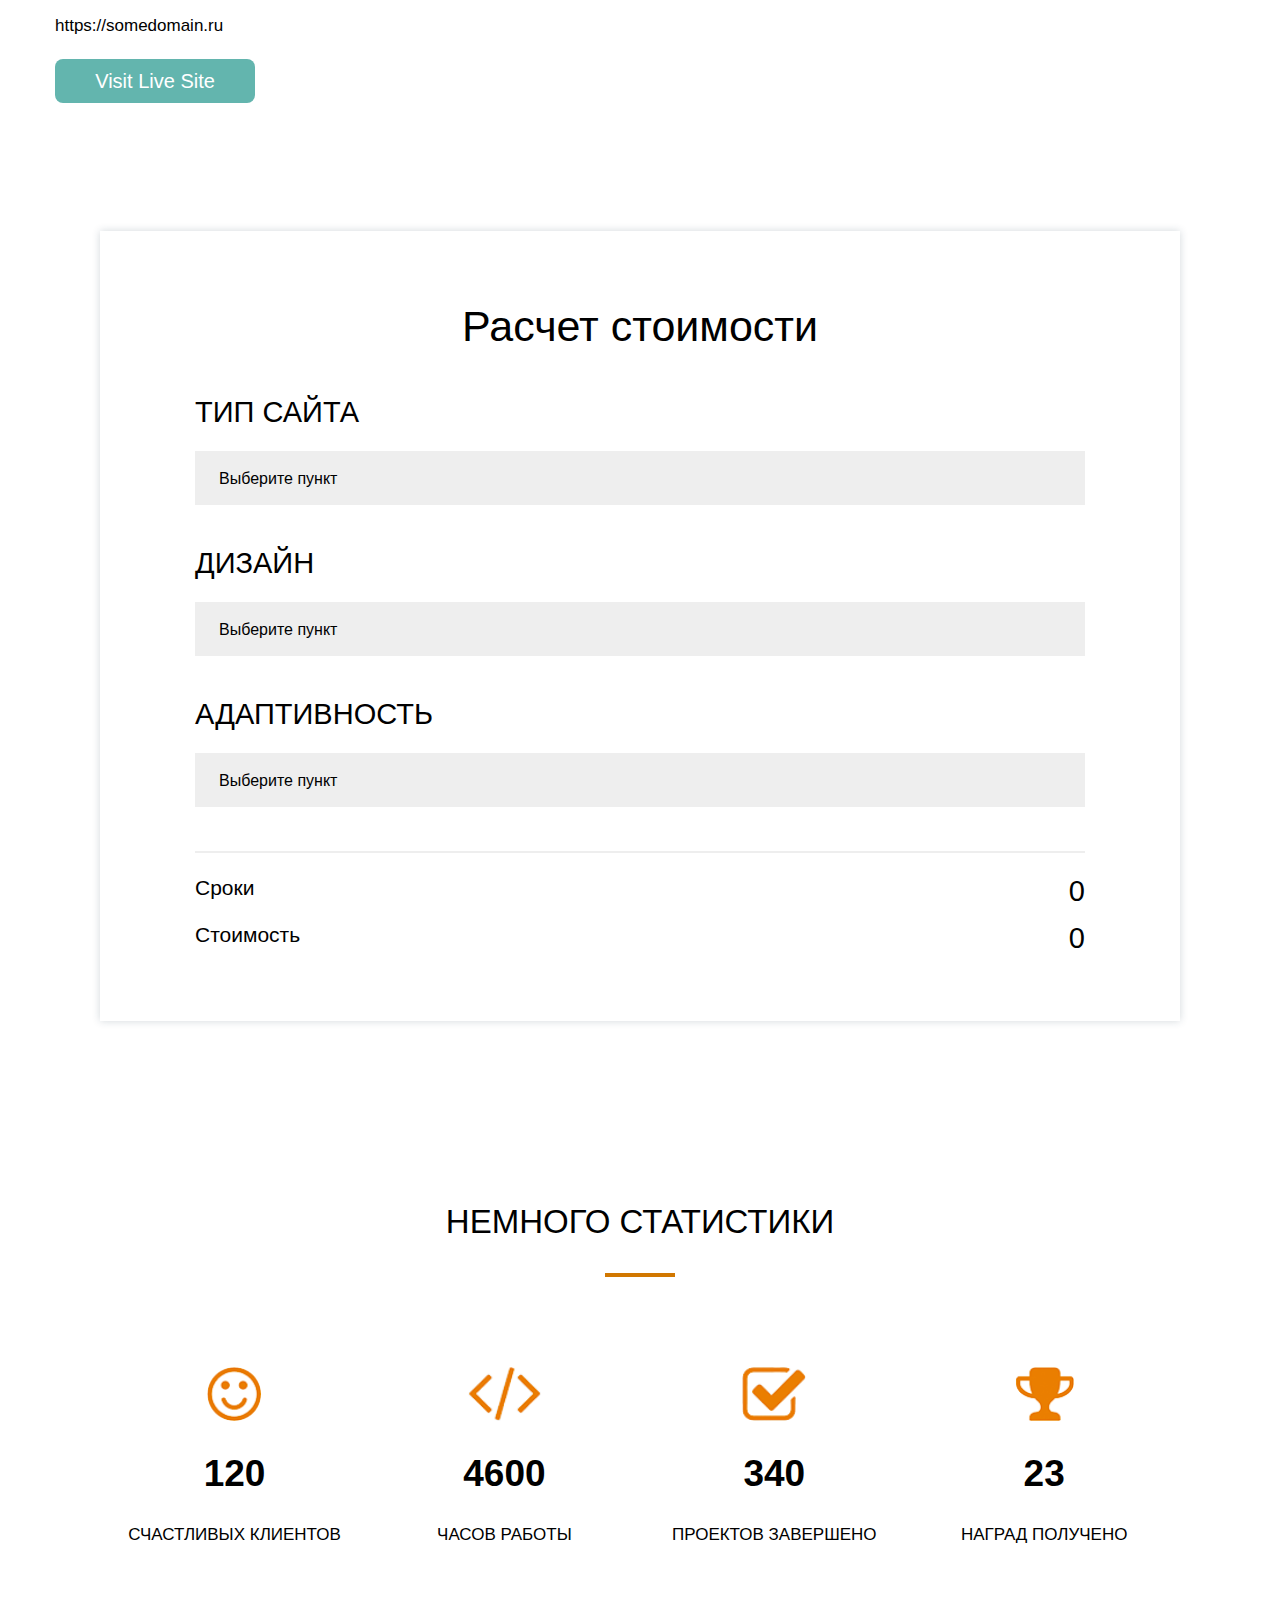
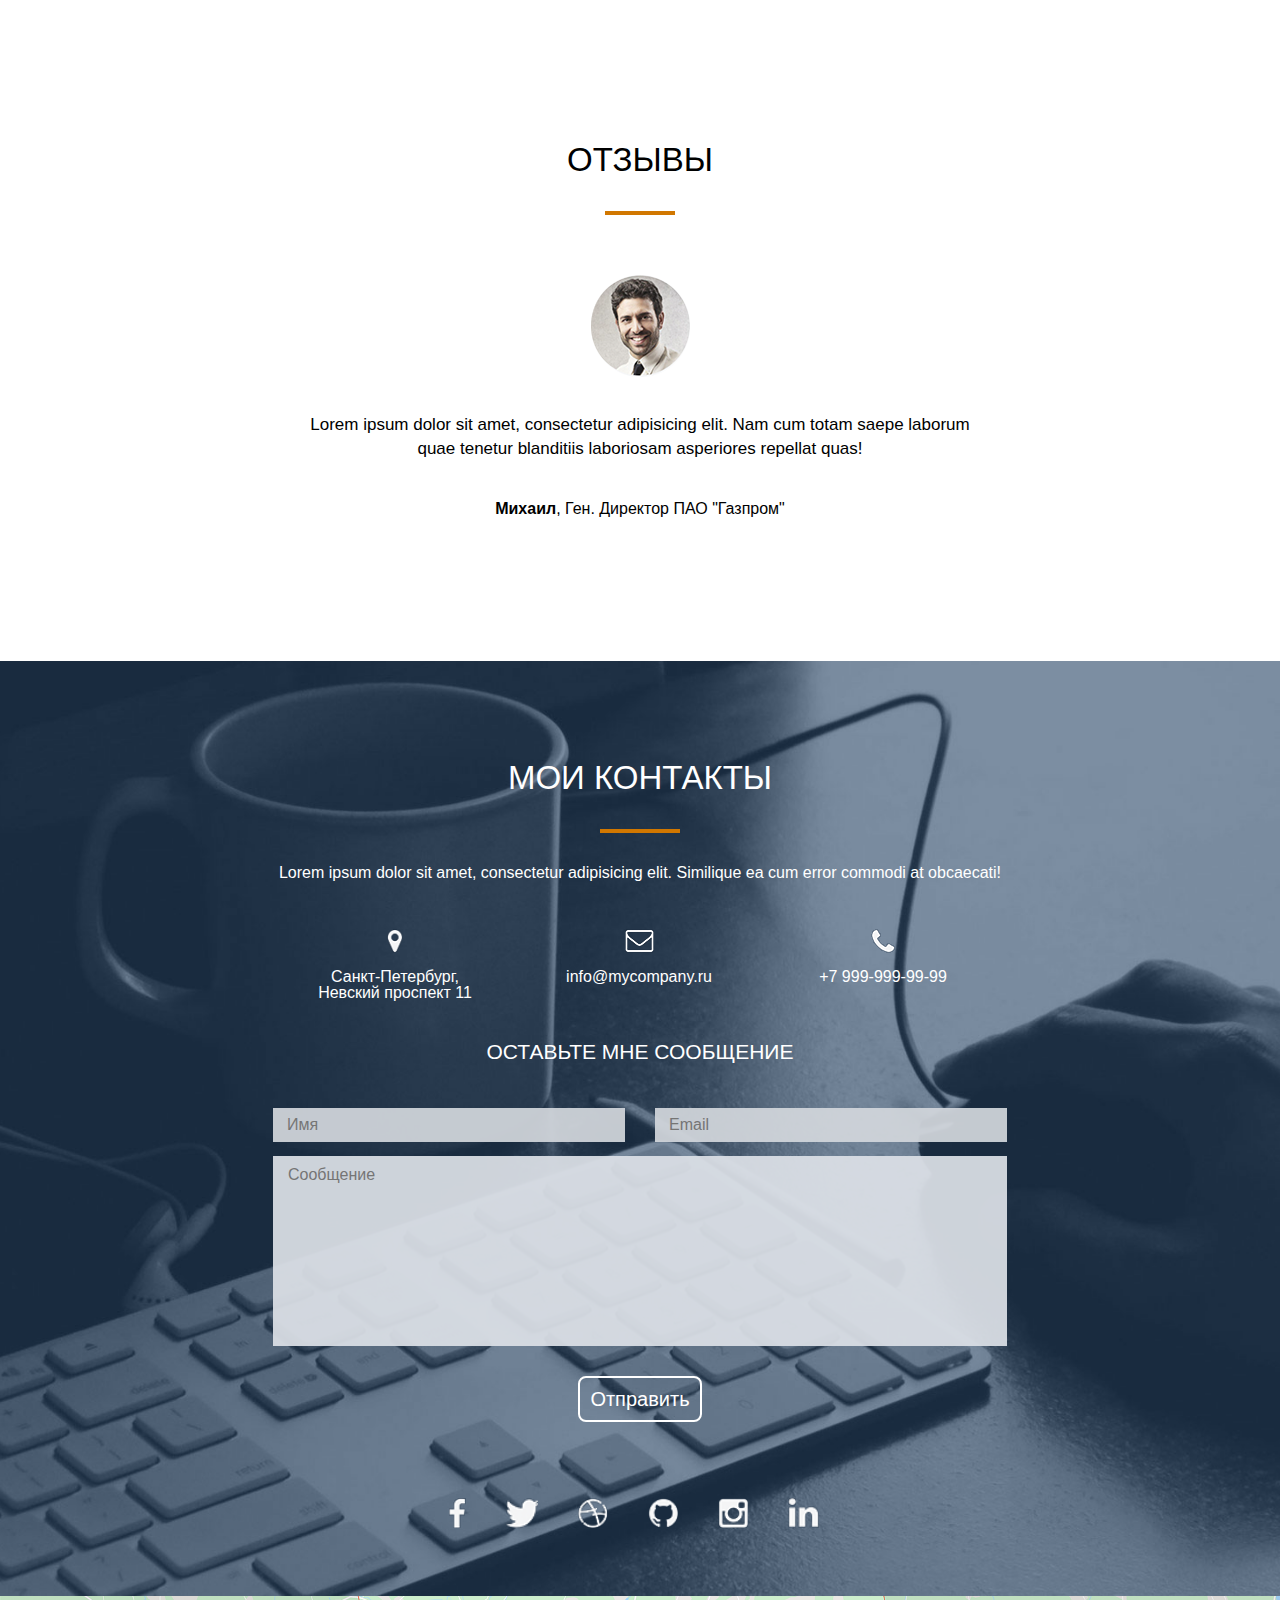
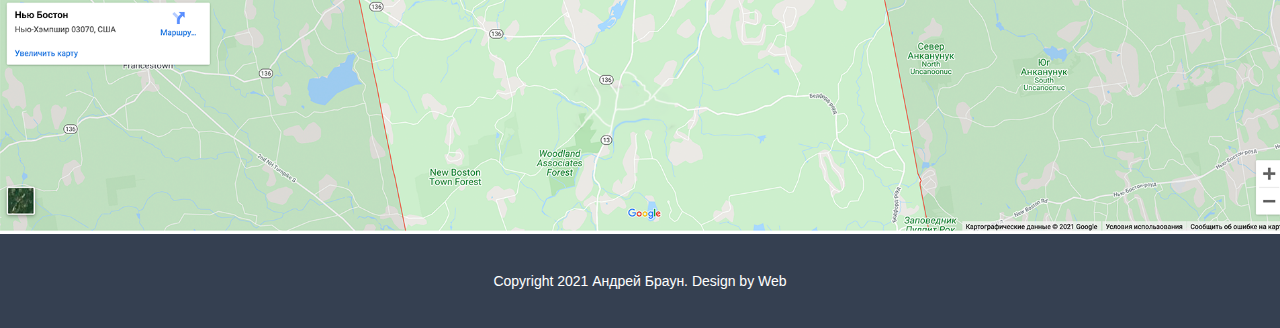
==== commit e30c9d2f: "Add files via upload" ====
--- a/SRC/Index.html
+++ b/SRC/Index.html
@@ -1,109 +1,97 @@
 <!DOCTYPE html>
 <html lang="en">
+
 <head>
-	<meta charset="UTF-8">
-	<meta name="description" content="Андрей Браун веб-разработчик">
-	<meta name="author" content="Alexandr_Nzrv">
-	<meta name="keywords" content="разработка сайтов, веб-разработка, веб-дизайн.">
-	<meta name="robots" content="all">
-	<meta property="og:title" content="Андрей Браун веб-разработчик">
-	<title>Андрей Браун веб-разработчик</title>
-	<link rel="stylesheet" href="css/reset.css">
-	<link rel="stylesheet" href="css/stayle.css">
-	
+    <meta charset="UTF-8">
+    <meta name="description" content="Андрей Браун веб-разработчик">
+    <meta name="author" content="Alexandr_Nzrv">
+    <meta name="keywords" content="разработка сайтов, веб-разработка, веб-дизайн.">
+    <meta name="robots" content="all">
+    <meta property="og:title" content="Андрей Браун веб-разработчик">
+    <title>Андрей Браун веб-разработчик</title>
+    <link rel="stylesheet" href="css/reset.css">
+    <link rel="stylesheet" href="css/stayle.css">
+    <link rel="stylesheet" href="css/loadstayle.min.css">
 </head>
 
 <body>
-
+    
+    <div class="preloader">
+       <p class="loading">Loading...</p>
+        <div class="loader">
+        
+        </div>
+    </div>
+    
     <header>
-      <nav>
-         <div class="logo">Андрей Браун</div>
-         <div class="menu">
-             <ul>
+        <nav>
+            <div class="logo">Андрей Браун</div>
+            <div class="menu">
+                <ul>
                     <li><a href="#">Обо мне</a></li>
                     <li><a href="#">Услуги</a></li>
                     <li><a href="#">Кейсы</a></li>
                     <li><a href="#">Прайс</a></li>
                     <li><a href="#">Отзывы</a></li>
                     <li><a href="#">Контакты</a></li>
-             </ul>
-         </div>
+                </ul>
+            </div>
             
-      </nav>
-	</header>
-	
-	<div class="main">
-        <div class="title__cntainer">
-	        <h1>Привет <br> Я Андрей Браун</h1>
-	        <h4>Фулл стек веб-разработчик и Android-разработчик</h4>
-	        <input type="submit" value="Обо мне">
-	        <input type="submit" value="Мои работы">
-        </div>
-    </div>
-	        
+        </nav>
+    </header>
+    <main>
+    <section class="main">
+        <div class="title__container">
+            <h1>Привет <br> Я Андрей Браун</h1>
+            <h4>Фулл стек веб-разработчик и Android-разработчик</h4>
+            <input type="button" value="Обо мне">
+            <input type="button" value="Мои работы">
+        </div>
+    </section>
+    </main>
     <div class="about_me">
-        <div class="about_me_container">
+       <div class="about_me_container">
             <h2>Обо мне</h2>
-                <hr>
-                 <img src="../SRC/img/myphoto.png" alt="">
-                  <p>Lorem ipsum dolor sit amet, consectetur adipiscing elit. Duis sed dapibus leo nec ornare diam. Sed commodo nibh ante
-                  facilisis bibendum dolor feugiat at. Duis sed dapibus leo nec ornare diam commodo nibh</p> 
-            
-                  <p>Lorem ipsum dolor sit amet, consectetur adipiscing elit. Duis sed dapibus leo nec ornare diam. Sed commodo nibh ante
-                  facilisis bibendum dolor feugiat at. Duis sed dapibus leo nec ornare diam commodo nibh.</p>
-                  <a href="#">скачать резюме</a>
-        </div>
-    </div>
-	        
-	    <div class="skills">
-            <div class="skills_container">
-         
-                <h2>ЧТО Я УМЕЮ</h2>        
-                      <hr>  
+            <hr>
+            <img src="img/myphoto.png" alt="">
+            <p class="firstText">Lorem ipsum dolor sit amet, consectetur adipisicing elit. Molestias voluptatibus quas ducimus hic, tenetur harum sapiente. Maxime officia, esse aliquid.</p>
+            <p class="secondText">Lorem ipsum dolor sit amet, consectetur adipisicing elit. Doloribus modi commodi ea vel necessitatibus maiores nemo quis tempore velit consequatur.</p>
+            <a href="#">Скачать резюме</a>
+        </div>
+    </div>
+    <div class="skills">
+        <div class="skills_container">
+            <h2>Что я умею</h2>
+            <hr>
             <div class="skills_item">
                 <img src="img/pc.png" alt="">
-                <h3>Веб-дизайн</h3>                
-                <p>Lorem ipsum dolor sit amet placerat<br>
-                   facilisis felis mi in tempus eleifend<br>
-                   pellentesque natoque etiam.</p>
-            </div>
-            
+                <h3>Веб-дизайн</h3>
+                <p>Lorem ipsum dolor sit amet, consectetur adipisicing elit. Laboriosam, vel.</p>
+            </div>
             <div class="skills_item">
                 <img src="img/log.png" alt="">
-                <h3>Разработка</h3>                
-                <p>Lorem ipsum dolor sit amet placerat<br>
-                   facilisis mi in tempus eleifend<br> 
-                   pellentesque.</p>
-            </div>
-            
+                <h3>Разработка</h3>
+                <p>Lorem ipsum dolor sit amet, consectetur adipisicing elit. Laboriosam, vel.</p>
+            </div>
             <div class="skills_item">
                 <img src="img/log2.png" alt="">
-                <h3>CEO-Оптимизация</h3>                
-                <p>Lorem ipsum dolor sit amet placerat<br>
-                   facilisis felis mi in tempus eleifend<br>
-                   pellentesque natoque etiam.</p>
-            </div>
-            
+                <h3>СЕО оптимизация</h3>
+                <p>Lorem ipsum dolor sit amet, consectetur adipisicing elit. Laboriosam, vel.</p>
+            </div>
             <div class="skills_item">
                 <img src="img/log3.png" alt="">
                 <h3>Маркетинг</h3>
-                <p>Lorem ipsum dolor sit amet placerat<br>
-                   facilisis felis mi in tempus eleifend<br>
-                   pellentesque natoque.</p>
-            </div>
+                <p>Lorem ipsum dolor sit amet, consectetur adipisicing elit. Laboriosam, vel.</p>
             </div>
             <div class="clear"></div>
-            </div>
-        
-        
-    <div class="keyses">
-        <div class="keyses_container">
-            <h2>КЕЙСЫ</h2>
-            <hr>
-            <span><p>Lorem ipsum dolor sit amet, consectetur adipiscing elit. Duis sed Dapibus leo nec ornare diamcoccodo nibh ante facilisis.</p></span>
+        </div>
+    </div>
+    <div class="portfolio">
+        <div class="portfolio_container">
+            <h2>Кейсы</h2>
+            <hr>
+            <p class="portfolio_subscription">Lorem ipsum dolor sit amet, consectetur adipisicing elit. Similique ea cum error commodi at obcaecati consequuntur in pariatur!</p>
             <img src="img/photo.png" alt="">
-            
-            
             <div class="description_left">
                 <h3>Client:</h3>
                 <p>Какая-то компания</p>
@@ -111,153 +99,143 @@
                 <p>https://somedomain.ru</p>
                 <a href="#">Visit Live Site</a>
             </div>
-        <br>   
-        <br>
-           
             <div class="description_right">
-                <h3>Название проекта</h3>
-                <p>Lorem ipsum dolor sit amet, consectetur adipiscing elit., sed do eiusmod tempor incididunt ut labore et dolore magna<br>
-                   aliqua. Ut enim ad minim veniam, quis nostrud exercitation ullamco laboris nisi ut aliquip ex ea commodo consequat.<br>
-                   Duis aute irure dolor in reprehenderit in voluptate velit esse cillum dolore eu fugiat nulla pariatur.</p>
-            </div>
-        </div>
-	</div>
-	
-	    <div class="Cost_calculation">
-	        <div class="Cost_calculation_container">
-            
-	            <h2>Расчет стоимости</h2>
-	                
-	        <h3>ТИП САЙТА</h3>
-	                <select class="mySelect" name="type" id="typeSite">
-                <option value="1" selected disabled>Выберите пункт</option>
-                <option value="2">Сайт-визитка</option>
-                <option value="3">Корпоративный сайт</option>
-                <option value="4">Интернет-магазин</option>
-                    </select>
-            <h3>ДИЗАЙН</h3>
-                    <select class="mySelect" name="type" id="typeSite">
-                <option value="1" selected disabled>Выберите пункт</option>
-                <option value="2">Шаблонный</option>
-                <option value="3">Уникальный</option>
-                <option value="4">WOW-Дизайн</option>
-                    </select>
-            <h3>АДАПТИВНОСТЬ</h3>
-                    <select class="mySelect" name="type" id="typeSite">
-                <option value="1" selected disabled>Выберите пункт</option>
-                <option value="2">Только ПК</option>
-                <option value="3">Только мобильный сайт</option>
-                <option value="4">ПК + Мобильный</option>
-                    </select>
+                <h4>Название проекта</h4>
+                <p>Lorem ipsum dolor sit amet, consectetur adipisicing elit. Dolorum blanditiis, debitis a ipsa fugit ad architecto adipisci obcaecati. Quos magnam, hic vero omnis numquam tempore laborum, similique tempora consequatur debitis a iure eaque. Vel cupiditate, maxime! Nemo adipisci quia velit.</p>
+            </div>
+            <div class="clear"></div>
+        </div>
+    </div>
+    <div class="calculator">
+        <div class="calculator_container">
+            <h2>Расчет стоимости</h2>
+            <div class="calculator_inner">
+                <h3>Тип Сайта</h3>
+                <select class="mySelect" name="type" id="typeSite">
+                    <option value="1" selected disabled>Выберите пункт</option>
+                    <option value="2">Сайт-визитка</option>
+                    <option value="3">Корпоративный сайт</option>
+                    <option value="4">Интернет-магазин</option>
+                </select>
+                <h3>Дизайн</h3>
+                <select class="mySelect" name="type" id="typeSite">
+                    <option value="1" selected disabled>Выберите пункт</option>
+                    <option value="2">Шаблонный</option>
+                    <option value="3">Уникальный</option>
+                    <option value="4">WOW-Дизайн</option>
+                </select>
+                <h3>Адаптивность</h3>
+                <select class="mySelect" name="type" id="typeSite">
+                    <option value="1" selected disabled>Выберите пункт</option>
+                    <option value="2">Только ПК</option>
+                    <option value="3">Только мобильный сайт</option>
+                    <option value="4">ПК + Мобильный</option>
+                </select>
                 <hr>
-	            <p>Сроки</p>           <p>0</p>
-	            <p>Стоимость</p>       <p>0</p>
-            </div>
-	    </div>
-	
-	    <div class="statistics">
-        <div class="statistics_selekt">
-	        <div class="statistics_container">
-	            <h2>Немного статистики</h2>
-	            <hr>
-	           
-	            <div class="statistics_item">
-	                <img src="img/logo1.png" alt="">
-	                <p>120</p>
-	                <p>Счастливых клиентов</p>
-	            </div>
-	        
-	            <div class="statistics_item">
-	                <img src="img/logo2.png" alt="">
-	                <p>4,600</p>
-	                <p>ЧАСОВ РАБОТЫ</p>
-	            </div>
-	            
-	            <div class="statistics_item">
-	                <img src="img/logo3.png" alt="">
-	                <p>340</p>
-	                <p>ПРОЕКТОВ ЗАВЕРШЕНО</p>
-	            </div>
-	            
-	            <div class="statistics_item">
-	                <img src="img/logo4.png" alt="">
-	                <p>23</p>
-	                <p>НАГРАД ПОЛУЧЕНО</p>
-	            </div>
-	           </div>
-	        </div>
-	    </div>
-	    
-	    <div class="reviews">
-	        <div class="reviews_container">
-	            <h2>ОТЗЫВЫ</h2>  
-	            <hr>
-	            <img src="img/mihail.png" alt="">
-	            <p>Lorem ipsum dolor sit amet, consectetur adipiscing elit. Duis sed dapibus leo nec ornare diam. Sed commodo nibh ante</p>
-	            <p>facilisis bibendum dolor feugiat at duis sed dapidus leo nec ornare diam.</p>
-	            <p><b>Михаил</b>, Ген директор ПАО “Газпром”.</p>
-	        </div>
-	    </div>
-	    
-    <footer>
-	    <div class="my_contact">
-	        <div class="my_contact_container">
-	        
-	        <h2>МОИ КОНТАКТЫ</h2> 
-	        <hr>
-	         <div class="my_contact_container_p2">
-            <p>Lorem ipsum dolor sit amet, consectetur adipiscing elit duis sed dapibus leo nec ornare diamcoccodo </p> 
-             </div>
-              
-                 
-                <div class="my_contact_item">
-                    <div class="my_contact_data">
+                <div class="calculator_footer">
+                    <div class="days">
+                        <p class="text">Сроки</p>
+                        <p class="digit">0</p>
+                        <div class="clear"></div>
+                    </div>
+                    
+                     <div class="price">
+                        <p class="text">Стоимость</p>
+                        <p class="digit">0</p>
+                        <div class="clear"></div>
+                    </div>
+                    
+                </div>
+            </div>
+        </div>
+    </div>
+    <div class="statistic">
+        <div class="statistic_container">
+            <h2>Немного статистики</h2>
+            <hr>
+            <div class="statistic_item margin-right">
+                <img src="img/logo1.png" alt="">
+                <h3>120</h3>
+                <p>Счастливых клиентов</p>
+            </div>
+            <div class="statistic_item margin-right">
+                <img src="img/logo2.png" alt="">
+                <h3>4600</h3>
+                <p>Часов работы</p>
+            </div>
+            <div class="statistic_item margin-right">
+                <img src="img/logo3.png" alt="">
+                <h3>340</h3>
+                <p>Проектов завершено</p>
+            </div>
+            <div class="statistic_item fourth">
+                <img src="img/logo4.png" alt="">
+                <h3>23</h3>
+                <p>Наград получено</p>
+            </div>
+        </div>
+    </div>
+    <div class="reviews">
+        <div class="reviews_container">
+            <h2>Отзывы</h2>
+            <hr>
+            <div class="review">
+                <img src="img/mihail.png" alt="">
+                <p class="review_text">Lorem ipsum dolor sit amet, consectetur adipisicing elit. Nam cum totam saepe laborum quae tenetur blanditiis laboriosam asperiores repellat quas!</p>
+                <p class="review_author"> <span>Михаил</span>, Ген. Директор ПАО "Газпром"</p>
+            </div>
+        </div>
+    </div>
+    <div class="contacts">
+        <div class="contacts_container">
+            <h2>Мои Контакты</h2>
+            <hr>
+            <p class="contacts_subscription">Lorem ipsum dolor sit amet, consectetur adipisicing elit. Similique ea cum error commodi at obcaecati!</p>
+            <div class="contacts_data">
+                <div class="contacts_data_item">
                     <img src="img/geo.png" alt="">
-                    <p>Санкт-Петербург</p>
-                    <p>Невский проспект 11</p>
-                        </div>  
-                
-	                <div class="my_contact_data">
+                    <p>Санкт-Петербург, Невский проспект 11</p>
+                </div>
+                <div class="contacts_data_item">
                     <img src="img/mail.png" alt="">
-                    <p>info@companyname.com</p>
-                        </div>
-                
-	                <div class="my_contact_data">
+                    <p>info@mycompany.ru</p>
+                </div>
+                <div class="contacts_data_item">
                     <img src="img/tel.png" alt="">
-                    <p>+7 888 888-88-88</p>
-                        </div>
-                </div>
-                <div class="clear2"></div>
-                <h3>ОСТАВЬТЕ МНЕ СООБЩЕНИЕ</h3>
-                
+                    <p>+7 999-999-99-99</p>
+                </div>
+            </div>
+            <div class="clear"></div>
+            <h3>Оставьте мне сообщение</h3>
             <form action="#">
                 <div class="contacts_inputs">
-                    <input class="contacts_inputs2" type="text" placeholder="Имя">
-                    <input class="contacts_inputs2" type="text" placeholder="Email">
-                </div>
-                <textarea class="textarea" name="message" id="messageText" cols="30" rows="10"></textarea>
-                <input class="contacts_inputs3"  type="submit" value="Отправить">
+                    <input type="text" placeholder="Имя">
+                    <input class="secondInput" type="text" placeholder="Email">
+                    <div class="clear"></div>
+                </div>
+                <textarea placeholder="Сообщение" name="message" id="messageText" cols="30" rows="10"></textarea>
+                <input type="submit" value="Отправить">
             </form>
-                <div class="contacts_social">
+            <div class="contacts_social">
                 <a href="#"><img src="img/fb.png" alt=""></a>
                 <a href="#"><img src="img/tvit.png" alt=""></a>
                 <a href="#"><img src="img/bool.png" alt=""></a>
                 <a href="#"><img src="img/kat.png" alt=""></a>
                 <a href="#"><img src="img/inst.png" alt=""></a>
                 <a href="#"><img src="img/in.png" alt=""></a>
-                </div>
-	        </div>
-	    </div>
+                <div class="clear"></div>
+            </div>
+        </div>
+    </div>
+    <div class="map">
+        <img src="img/map.png" alt="">
+    </div>
+    <footer class="footer">
+        <div class="footer_container">
+            <p>Copyright 2021 Андрей Браун. Design by Web</p>
+        </div>
     </footer>
-	    
-	    <div class="map">
-        <img src="..." alt="">
-    </div>
-    <div class="footer">
-        <div class="footer_container">
-            <p>Copyright 2022 Андрей Браун. Design by Web</p>
-        </div>
-    </div>
-	    
+    
 </body>
+
 </html>
--- a/SRC/css/stayle.css
+++ b/SRC/css/stayle.css
@@ -1,476 +1,746 @@
 body{
     font-family: Arial, sans-serif;
 }
-
 nav{
-    widows: 100%;
+    width: 100%;
     height: 60px;
     background: #344051;
-}
-
-.logo{
+    position: fixed;
+    z-index: 1;        
+    opacity: 0.98;        /*немного прозрачности)*/
+}
+
+.loading{
+    font-size: 0px;        /*загрузка находится в loadstayle.min_________добавлено чтобы скрыть после loadig*/
+}
+
+.logo{                    /*Андрей Браун в лого*/
     float: left;
     color: #fff;
-    font-size: 28px;
+    font-size: 30px;
     line-height: 60px;
-    padding-left: 388px;
-    
+    padding-left: 390px;
+    -webkit-animation: comming 2.5s;    /*анимация появлениe А. Браун*/
+    -o-animation: comming 2.5s;
+    animation: comming 2.5s;
+}
+
+@keyframes comming{
+    0%{
+        opacity: 0.01;
+    }
+    100%{
+        opacity: 1;
+    }
+}
+
+
+  
+main{
+    width: 100%;
+    height: 100%;
 }
 
 .menu{
     float: left;
-    padding-left: 428px;
+    padding-left: 430px;
+    
 }
 
 .menu li{
     float: left;
     font-size: 16px;
-    color: #fff;
+    color: white;
     line-height: 60px;
     margin-right: 40px;
-    text-transform: uppercase;
-    
-}
-
-.menu li a: visited{
+    text-transform: uppercase;    /*uppercase заглавные*/
+    -webkit-animation: topmenu 0.6s ease forwards;
+    -o-animation: topmenu 0.6s ease forwards;
+    animation: topmenu 0.6s ease forwards;     /*анимация появления кнопок меню*/
+    opacity: 0;
+}
+
+.menu li:nth-child(2){            /*последовательность появл. кнопок меню*/
+    animation-delay: 0.4s;
+}
+
+.menu li:nth-child(3){
+    animation-delay: 0.6s;
+}
+
+.menu li:nth-child(4){
+    animation-delay: 0.8s;
+}
+
+.menu li:nth-child(5){
+    animation-delay: 1s;
+}
+
+.menu li:nth-child(6){
+    animation-delay: 1.2s;
+}
+
+@keyframes topmenu{   /*анимация появления кнопок меню*/
+    0%{
+        opacity: 0;
+        margin-top: -20px;
+    }
+    100%{
+        opacity: 1;
+        margin-top: 0px;
+    }
+}
+
+.menu li a{ /*после посищения ссылки в меню :visited не помгоает*/
     color: white;
-    
-}
+}
+
+.menu li a:hover{    /*наведение на ссылки меню*/
+    transition: all 0.3s;
+    color: #ea7800;
+    transform: scale(1.1);
+    display: inline-block;
+}
+
+.menu li a:active{    /*нажатие на ссылки меню- - - - - - - - -- --*/
+    transform: scale(1.2);
+    color: gold;
+    transition: all 0.1s;
+}
+
 
 .main{
     width: 100%;
-    height: calc(100% - 60px);
-    background: url(../img/boy.png) 90% 100%/auto 85% no-repeat , url(../img/bg.jpg) center/cover no-repeat;
-    
-}
-
-.title__cntainer{
+    height: 100%;
+    background: url(../img/boy.png) 90% 100%/auto 85% no-repeat, url(../img/bg.jpg) center/cover no-repeat;
+    
+}
+.title__container{
     float: left;
     margin: 404px 0px 0px 432px;
     color: #2c384a;
     text-align: center;
-}
-
-.title__cntainer h1{
-    font-size: 55px;
+    opacity: 0;
+    -webkit-animation: HI 1.3s ease forwards;
+    -o-animation: HI 1.3s ease forwards;
+    animation: HI 1.3s ease forwards;
+    -webkit-animation-delay: 0.6s;
+    -o-animation-delay: 0.6s;
+    animation-delay: 0.6s;
+}
+
+@keyframes HI{
+    0%{
+        opacity: 0;
+        margin-left:  170px;
+    }
+    100%{
+        opacity: 1;
+        margin-left: 432px;
+    }
+}
+
+
+.title__container h1{
+    font-size: 60px;
     text-align: center;
     font-weight: bold;
 }
 
-.title__cntainer h4{
-    color: #76828f;
+.title__container h4{
+    color: #79818d;
+    text-align: center;
     margin-top: 30px;
     font-size: 22px;
-    
-}
-
-.title__cntainer input{           ------
+}
+
+.title__container input{          /*КНОПКИ*/
     width: 96px;
     height: 40px;
     text-align: center;
-    border: 2px solid #697784;
+    border: 2px solid #6d7682;
     background: none;
     border-radius: 5px;
-    color: #697784;
+    color: #6d7682;
     font-size: 13px;
     cursor: pointer;
-    margin: 50px 24px 0px 24px;
-    
-}
+    margin: 50px 14px 0px 14px;
+    
+}
+
+.title__container input{            /*imputs center*/
+    transition: all 0.2s;
+    
+}
+
+.title__container input:hover{      /*imputs center*/  
+    background: #344051;
+    color: white;
+}
+
+.title__container input:active{    /*imputs center*/
+    transform: scale(1.06);
+    transition: all 0.1s;
+}
+
 
 .about_me_container h2{
     text-align: center;
-    width: 100px;
-    font-size: 23px;
-    margin-left: 800px;
-    margin: 40px auto;
-    padding-bottom: 10px;
-}
-
-.about_me_container{
-    width: 740px;
-    margin: 0 auto;
-} 
-
-.about_me_container img{--------
-    margin: 40px auto;
-    display: block;
-    margin: 35px auto;
-} 
-
-.about_me_container p{
-    margin-top: 35px;
+    width: 156px;
+    font-size: 33px;
+    margin: 110px auto 30px;
+    padding-bottom: 5px;
+    text-transform: uppercase;
+    
 }
 
 .about_me_container hr{
     height: 4px;
     border: none;
-    background: #ea7800;
-    width: 60px;
-    margin: 0px auto;
-}
-
-.skills_containerimg{
-    width: 100%;
-    height: calc(100% - 300px);
-    background: url(../img/bg2.jpg) 90% center/cover no-repeat;
-    margin: 120px 10px 100px 10px;
-}
-
+    background: #d17700;
+    width: 70px;
+    margin: 0 auto 60px;
+}
+
+
+.about_me_container{
+    width: 740px;
+    margin: 0 auto;
+    padding-bottom: 100px;
+}
+.about_me_container img{
+    display: block;
+    margin: 0 auto;
+}
+
+
+.about_me_container p{
+    margin-top: 24px;
+    font-size: 17px;
+    
+}
+
+.about_me_container .secondText{
+    margin-top: 45px;
+}
+
+.about_me_container a{
+    display: block;
+    width: 162px;
+    height: 33px;
+    text-align: center;
+    border: 1px solid black;
+    border-radius: 8px;
+    line-height: 30px;
+    margin: 40px auto 0;
+    font-size: 16px;
+    background: url(../img/input.png) 6%/auto no-repeat;
+    padding-left: 18px;
+    color: #888;
+}
+
+.about_me_container a:hover{  /*скач резюме анимация*/
+    color: black;
+    transform: scale(1.06);
+    transition: all 0.4s;
+}
+
+.about_me_container a:active{
+    transform: scale(1.1);
+    transition: all 0.1s;
+}
+
+.skills{
+    background: url(../img/bg2.jpg) center/cover no-repeat;
+    background-attachment: fixed;                            /*паралакс скилов решил тож добавить*/
+
+}
+.skills_container{
+    width: 1094px;
+    margin: 0 auto;
+    padding-top: 110px;
+    padding-bottom: 96px;
+}
 .skills_container h2{
     text-align: center;
-    width: 150px;
-    font-size: 23px;
-    margin: 80px auto;
-    padding-bottom: 0px;
-}
-
+    width: 214px;
+    font-size: 33px;
+    margin: 0px auto 30px;
+    padding-bottom: 5px;
+    text-transform: uppercase;
+    
+}
 .skills_container hr{
     height: 4px;
     border: none;
-    background: #ea7800;
-    width: 60px;
-    margin: 30px auto;
-}
-
-
-
-.skills_container{
-    width: 950px;
-    margin: 0px auto;
-
-}
-
+    background: #d17700;
+    width: 70px;
+    margin: 0 auto 100px;
+}
 .skills_item{
     float: left;
-    width: 232px;
-    text-align: center;    
-}
-
+    width: 200px;
+    text-align: center;
+    margin: 0 36px;
+}
+
+.skills_item:hover{         /*плавное увеличение скилов*/
+    transform: scale(1.06);
+    transition: all 0.8s;
+}
+
+.skills_item img{
+    margin-bottom: 40px;
+    height: 40px;
+}
+.skills_item h3{
+    font-size: 18px;
+    color: #cf7600;
+    margin-bottom: 20px;
+}
+.skills_item p{
+    font-size: 16px;
+}
 .clear{
-    clear: left;
-}
-
-.keyses_container h2{
-    text-align: center;
-    width: 200px;
-    font-size: 23px;
-    margin: 60px auto;
-    padding-bottom: 10px;
-}
-
-.keyses_container hr{
+    clear:both;
+}
+
+.portfolio{
+    padding-top: 110px;
+    padding-bottom: 128px;
+}
+
+.portfolio_container{
+    width: 1170px;
+    margin: 0 auto;
+    
+}
+.portfolio_container h2{
+    text-align: center;
+    width: 214px;
+    font-size: 33px;
+    margin: 0px auto 30px;
+    padding-bottom: 5px;
+    text-transform: uppercase;
+    
+}
+
+.portfolio_container hr{
     height: 4px;
     border: none;
-    background: #ea7800;
-    width: 60px;
-    margin: 0px auto;
-}
-
-.keyses_container img{
-    
-    margin: 40px auto;
-    display: block;
-    margin: 35px auto;
-}
-
-.keyses_container span p{
-    margin: 20px;
-    text-align: center;
+    background: #d17700;
+    width: 70px;
+    margin: 0 auto 40px;
+}
+
+.portfolio_subscription{
+    text-align: center;
+    font-size: 16px;
+    margin-bottom: 40px;
+}
+
+.portfolio_container img{
+    width: 100%;
+    margin-bottom: 40px;
 }
 
 .description_left{
-    margin: 10px 250px 10px 270px;
-    
-}
-
+    width: 200px;
+    float: left;
+    margin-right: 82px;
+}
 .description_left h3{
-    margin: 10px;
+    font-size: 25px;
+    
 }
 
 .description_left p{
-    margin: 10px 0px 10px 10px;
-}
-
+    font-size: 17px;
+    margin: 16px 0;
+}
 
 .description_left a{
-    margin: 10px 10px 10px 10px;
-}
-
-
-.description_right h3{
-    text-align: left;
-    margin: -148px 250px 10px 500px;
-}
-
+    margin-top: 25px;
+    display: block;
+    width: 100%;
+    background: #63b5ae;
+    height: 44px;
+    line-height: 44px;
+    text-align: center;
+    color: white;
+    font-size: 20px;
+    border-radius: 8px;
+}
+
+.description_left a:hover{            /*портфолио ссылка*/
+    transform: scale(1.06);
+    transition: 0.2s;
+}
+
+.description_left a:active{
+    transition: all 0.01s;
+    background: #4c8681;
+}
+
+.description_right h4{
+    font-size: 25px;
+    margin-bottom: 10px;
+}
 .description_right p{
-    margin: 10px 250px 10px 500px;
-}
-
-
-.Cost_calculation{
-    font-size: 23px;
-   
-}
-
-.Cost_calculation_container{
-    max-width: 50%;
-    margin: 0px auto;
-}
-
-.Cost_calculation_container h2{
-    text-align: center;
-    width: 400px;
+    font-size: 20px;
+
+}
+
+.calculator{
+    padding-bottom: 84px;
+    
+}
+.calculator_container{                /*save- --------- ------*/
+    width: 1080px;
+    -webkit-box-shadow: 0px 0px 8px 0px rgba(34, 60, 80, 0.2);
+    -moz-box-shadow: 0px 0px 8px 0px rgba(34, 60, 80, 0.2);
+    box-shadow: 0px 0px 8px 0px rgba(34, 60, 80, 0.2);
+    margin: 0 auto;
+    padding-top: 74px;
+    
+}
+
+
+
+.calculator_container h2{
+     text-align: center;
+    width: 358px;
+    font-size: 43px;
+    margin: 0px auto 50px;
+    
+}
+.calculator_inner{
+    width: 890px;
+    margin: 0 auto;
+    padding-bottom: 50px;
+}
+
+.calculator_inner h3{
+    font-size: 29px;
+    text-transform: uppercase;
+    margin-bottom: 24px;
+}
+.calculator_inner select{
+    margin-bottom: 44px;
+    
+}
+
+.calculator_inner hr{
+    height: 2px;
+    border: none;
+    background: #eee;
+    width: 100%;
+    margin: 0 auto 24px;
+}
+
+.mySelect{
+    display: block;
+    width: 890px;
+    height: 54px;
+    background: #eeeeee;
+    padding-left: 24px;
+    font-size: 16px;
+    -webkit-appearance: none;
+    -moz-appearance: none;
+    appearance: none;
+    
+    background:  url(../img/select.png) 98% 54%/auto no-repeat, #eee;
+}
+
+
+.days, .price{
+    margin-bottom: 18px;
+    font-size: 21px;
+    
+}
+
+.calculator_footer .text{
+    float: left;
+    
+    
+}
+
+.calculator_footer .digit{
+    font-size: 29px;
+    float: right;
+}
+
+.statistic{                    /*save- -- ---- ------*/
+    background: url(../img/bg3.jpg) center/cover no-repeat;
+    background-attachment: fixed;                              /*паралакс*/
+}
+
+
+
+
+
+.statistic_container{
+    width: 1024px;
+    margin: 0 auto;
+    padding-bottom: 100px;
+    
+}
+
+
+.statistic_container h2{
+    text-align: center;
+    width: 390px;
     font-size: 33px;
-    margin: 160px auto;
-    padding-bottom: 20px;
-    height: 40px;
-}
-
-
-
-.Cost_calculation_container h3{
-    text-align: left;
-    width: 400px;
-    font-size: 23px;
-    margin: 10px auto 0px 0px;
-    padding-bottom: 20px;
-}
-
-.mySelect{
-    width: 100%;
-    color: dimgrey;
-    background: #efefef;
-    height: 54px;    
-}
-
-.Cost_calculation_container hr{
-    height: 3px;
-    border: none;
-    background: #d2d2d2;
-    width: 858px;
-    margin: 20px auto;
-}
-
-.statistics{
-    width: 100%;
-    height: calc(100% - 300px);
-    background: url(../img/bg3.jpg) center/cover no-repeat;
-    margin: 120px 0px 100px 0px; 
-    
-}
-
-.statistics_container h2{
-    text-align: center;
-    width: 350px;
-    font-size: 33px;
-    margin: 40px auto;
-    padding-bottom: 10px;
-    font-weight: 800px;
-    
-}
-
-.statistics_container hr{
+    margin: 0px auto 30px;
+    padding-bottom: 5px;
+    text-transform: uppercase;
+    padding-top: 100px;
+}
+
+.statistic_container hr{
     height: 4px;
     border: none;
-    background: #ea7800;
-    width: 60px;
-    margin: -35px auto;
-}
-
-.statistics_item{
-    
-    margin: 150px 0px 100px 0px; 
-    float: left;
-    width: 232px;
-    text-align: center;
-}
-
-.statistics_selekt{
-    width: 950px;
-    margin: 0px auto;
-}
-
-.statistics_item p{
-    font-size: 20px;
+    background: #d17700;
+    width: 70px;
+    margin: 0 auto 90px;
+}
+
+
+.statistic_item{
+    display: inline-block;
+    width: 213px;
+    text-align: center;
+}
+.statistic_item img{
+    height: 54px;
+}
+.statistic_item h3{
+    font-size: 37px;
     font-weight: 800;
-    margin: 40px 250px 40px 100px;
-    text-align: right;
-}
-
-.reviews{
-    width: 100%;
-    height: calc(100% - 300px);
-    
-}
-
+    margin: 34px 0;
+}
+
+.statistic_item p{
+    font-size: 17px;
+    font-weight: 500;
+    text-transform: uppercase;
+}
+
+.margin-right{
+    margin-right: 53px;
+}
+
+.margin-right:hover{
+    transform: scale(1.06);
+    transition: all 0.8s;
+}
 .reviews_container{
-    max-width: 50%;
-    margin: 0px auto;
+    width: 700px;
+    margin-top: 110px;
+    margin: 0 auto;
+    padding-bottom: 140px;
 }
 
 .reviews_container h2{
-    text-align: center;
-    width: 100px;
-    font-size: 23px;
-    margin-left: 800px;
-    margin: 40px auto;
-    padding-bottom: 10px;
-}
-
-
+     text-align: center;
+    width: 390px;
+    font-size: 33px;
+    margin: 0px auto 30px;
+    padding-bottom: 5px;
+    text-transform: uppercase;
+    padding-top: 100px;
+}
 
 .reviews_container hr{
     height: 4px;
     border: none;
-    background: #ea7800;
-    width: 60px;
-    margin: 0px auto;
-}
-
-.reviews_container img{
-    margin: 40px auto;
-    display: block;
-    margin: 35px auto;
-}
-
-.reviews_container p{
-    text-align: center;
-    margin: 10px 0px 10px 10px;
-}
-
-.my_contact{
-    width: 100% ;
-    height: 810px;
-    background: url(../img/bg4.jpg)  center/cover no-repeat;
-    margin: 0px 0px 0px 0px; 
-}
-
-.my_contact_container h2{
-    text-align: center;
-    width: 320px;
-    font-size: 30px;
-    margin-left: 800px;
-    margin: 40px auto 20px;
-    padding-bottom: 30px;
+    background: #d17700;
+    width: 70px;
+    margin: 0 auto 60px;
+}
+
+.review{                        /*------------*/
+    text-align: center;
+}
+
+.review img{
+    margin-bottom: 36px;
+}
+
+.review_text{
+    font-size: 17px;
+    line-height: 24px;
+    margin-bottom: 36px;
+}
+
+.review_author{
+    font-size: 16px;
+    line-height: 24px;
+}
+
+.review_author span{
+    font-weight: 800;
+}
+
+.contacts{
+    background: url(../img/bg4.jpg) center/cover no-repeat;
     color: white;
 }
 
-.my_contact_container hr{
+.contacts_container{
+    width: 734px;
+    margin: 0 auto;
+    padding-bottom: 68px;
+}
+
+.contacts_container h2{
+    text-align: center;
+    width: 390px;
+    font-size: 33px;
+    margin: 0px auto 30px;
+    padding-bottom: 5px;
+    text-transform: uppercase;
+    padding-top: 100px;
+}
+
+.contacts_container hr{
     height: 4px;
     border: none;
-    background: #ea7800;
-    width: 60px;
-    margin: -10px auto;
-}
-
-.my_contact_container_p2{
-    text-align: center;
-    width: 620px;
-    font-size: 13px;
-    margin-left: 800px;
-    margin: 30px auto;
-    padding-bottom: 10px;
+    background: #d17700;
+    width: 80px;
+    margin: 0 auto 32px;
+}
+
+.contacts_subscription{
+    text-align: center;
+    font-size: 16px;
+    margin-bottom: 48px;
+}
+
+.contacts_data_item{
+    float: left;
+    width: 154px;
+    text-align: center;
+    margin: 0 45px;
+}
+
+.contacts_data_item:hover{
+    transition: all 0.1s;
+    transform: scale(1.05);
+}
+
+.contacts_data_item img{
+    height: 24px;
+    margin-bottom: 16px;   
+}
+
+
+.contacts_data_item p{
+    font-size: 16px;
+}
+
+.contacts_container h3{
+    margin-top: 40px;
+    text-align: center;
+    margin-bottom: 46px;
+    font-size: 21px;
+    text-transform: uppercase;
+}
+
+.contacts_inputs input{        /*--------*/
+    display: block;
+    width: 352px;
+    float: left;
+    height: 34px;
+    padding-left: 14px;
+    margin-bottom: 14px;
+    background: rgba(210, 214, 220, 0.93);
+    font-size: 16px;
+}
+
+.contacts_inputs input:focus{                        /*выделение полей ввода данных*/
+    border: 2px solid rgb(210, 214, 220, 0.7);
+    box-shadow: 0px 0px 5px rgba(210, 214, 220, 0.7);
+}
+
+
+.contacts_inputs .secondInput{
+    float: right;
+}
+
+.contacts_container textarea{
+    display: block;
+    width: 100%;
+    resize: none;
+    padding-top: 10px;
+    padding-left: 15px;
+    background: rgba(220, 224, 230, 0.93);
+    font-size: 16px;
+    margin-bottom: 30px;
+}
+
+.contacts_container textarea:focus{            /*выделение полей ввода данных*/
+    
+    box-shadow: 0px 0px 7px rgba(210, 214, 220, 1);
+}
+
+.contacts_container input[type="submit"]{
+    display: block;
+    margin: 0 auto;
+    background: none;
     color: white;
-}
-
-.my_contact_item{
-    width: 950px;
-    margin: 0px auto;
-}
-
-
-.my_contact_data{
-    float: left;
-    width: 315px;
-    text-align: center;
+    border: 2px solid white;
+    height: 46px;
+    width: 124px;
+    border-radius: 8px;
+    font-size: 20px;
+    margin-bottom: 76px;
+}
+
+.contacts_container input[type="submit"]:hover{        /*анимация кнопоки..*/
+    transform: scale(1.05);
+    transition: all 0.2s;
+}
+.contacts_container input[type="submit"]:active{        /*анимация кнопоки..*/
+    transform: scale(1);
+    transition: all 0s;
+}
+
+.contacts_social{
+    width: 422px;
+    margin: 0 auto;
+    
+}
+
+.contacts_social a{
+    display: block;
+    float: left;
+    margin: 0 20px;
+    
+}
+
+.contacts_social a:hover{
+    transform: scale(1.1);
+    transition: all 0.2s;
+}
+
+.contacts_social img{
+    height: 30px;
+}
+
+.map img{
+    display: block;
+    width: 100%;
+    
+}
+
+.footer{
+    background: #354051;
+    height: 94px;
+}
+
+.footer_container{
+    text-align: center;
+    line-height: 94px;
     color: white;
-    margin: 30px auto;
-}
-
-.clear2{                                --------
-    clear: left;
-}
-
-.my_contact_container h3{
-    text-align: center;
-    width: 320px;
-    font-size: 18px;
-    margin-left: 800px;
-    margin: 40px auto;
-    padding-bottom: 10px;
-    color: white;
-}
-
-.contacts_inputs{
-    text-align: center;
-    width: 820px;
-    font-size: 8px;
-    
-    margin: -40px auto;
-    padding-bottom: 20px;
-}
-
-.contacts_inputs2{
-    color: bisque;
-    font-size: 22px;
-    margin: 50px 24px 0px 24px;
-}
-
-.textarea{
-    text-align: left;
-    width: 590px;
-    font-size: 16px;
-    margin: 30px 570px;
-    padding-bottom: 20px;
-}
-
-
-
-.contacts_inputs3{
-    width: 96px;
-    height: 40px;
-    text-align: center;
-    border: 2px solid #f9fbff;
-    background: none;
-    border-radius: 5px;
-    color: #f9fbff;
-    font-size: 13px;
-    cursor: pointer;
-    margin: -10px 666px 0px 817px;
-}
-
-.contacts_social{
-    margin: 80px 666px 80px 785px;
-}
-
-.contacts_social img{
-    height:100%
-
-}
-
-
-.map{
-    height: 355px;
-    background: url(../img/map.png) 100% center/cover no-repeat;
-    
-}
-
-
-
-.footer{
-    widows: 100%;
-    height: 95px;
-    background: #344051;
-    margin: -4px;
-}
-
-
-
-.footer_container{
-    
-    color: aliceblue;
-    text-align: center;
-    font-size: 13px;
-    line-height: 100px;
-}+}
--- a/SRC/css/loadstayle.min.css
+++ b/SRC/css/loadstayle.min.css
@@ -0,0 +1,64 @@
+/*загрузка сайта.. запуск: добавить слеш "/" и заработает. после обновить сайт --/-/-/-->*
+
+.preloader{            
+    position: fixed;
+    left: 0;
+    top: 0;
+    width: 100%;
+    height: 100%;
+    background: #232323;
+    z-index: 2;
+}
+
+.loading{
+    text-align: center;                            
+    width: 156px;
+    font-size: 33px;
+    margin: 500px auto 30px;
+    padding-bottom: 5px;
+    color: white;
+}
+
+
+.loader{
+    width: 75px;
+    height: 76px;
+    border: 5px solid white;
+    border-radius: 50%;
+    border-top-color: red;
+    position: absolute;
+    left: 50%;
+    top: 50%;
+    transform: translate(-50%, -50%);
+    -webkit-animation:  spin 1s infinite linear;
+    -o-animation:  spin 1s infinite linear;
+    animation:  spin 1s infinite linear;
+}
+
+
+@keyframes spin{
+    0%{
+        transform: translate(-50%, -50%) rotate(0deg);
+    }
+    50%{
+        transform: translate(-50%, -50%) rotate(90deg);
+    }
+    100%{
+        transform: translate(-50%, -50%) rotate(360deg);
+    }
+}
+
+
+
+
+
+
+
+
+
+
+
+
+
+
+
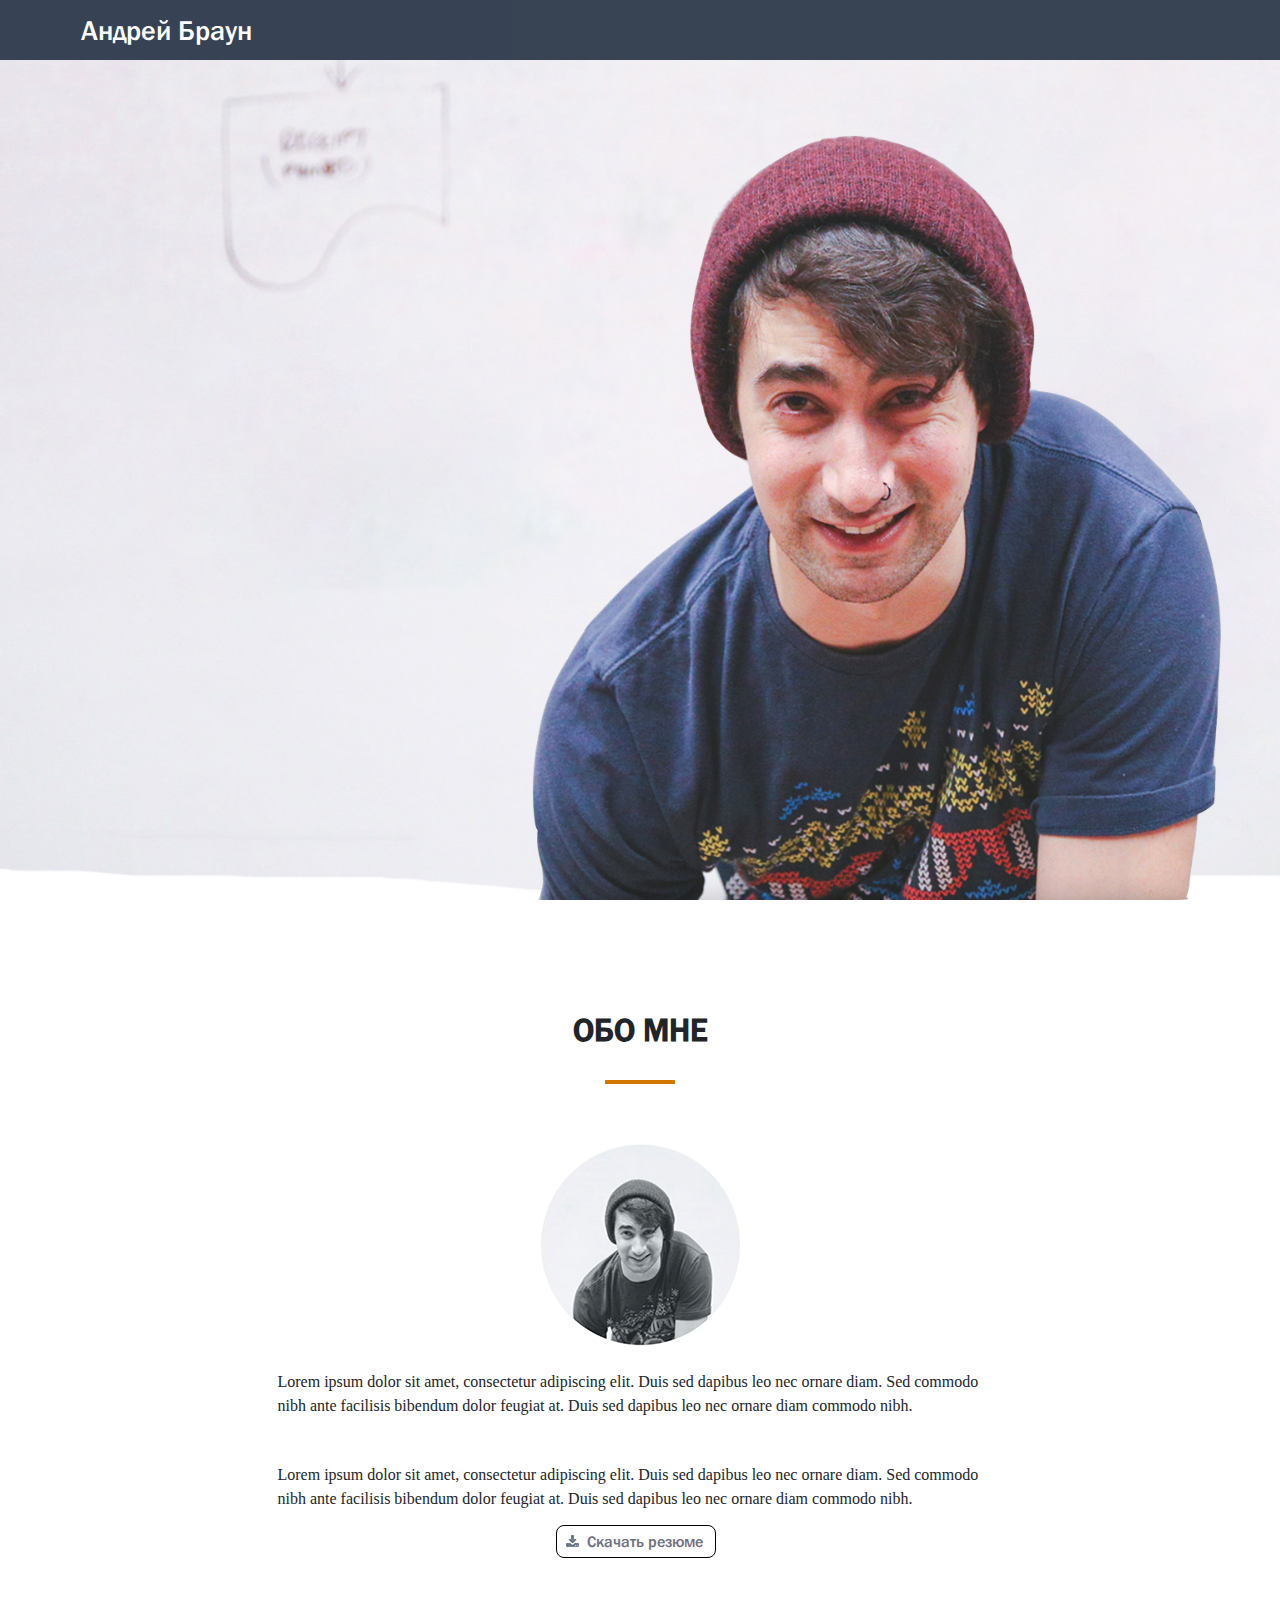
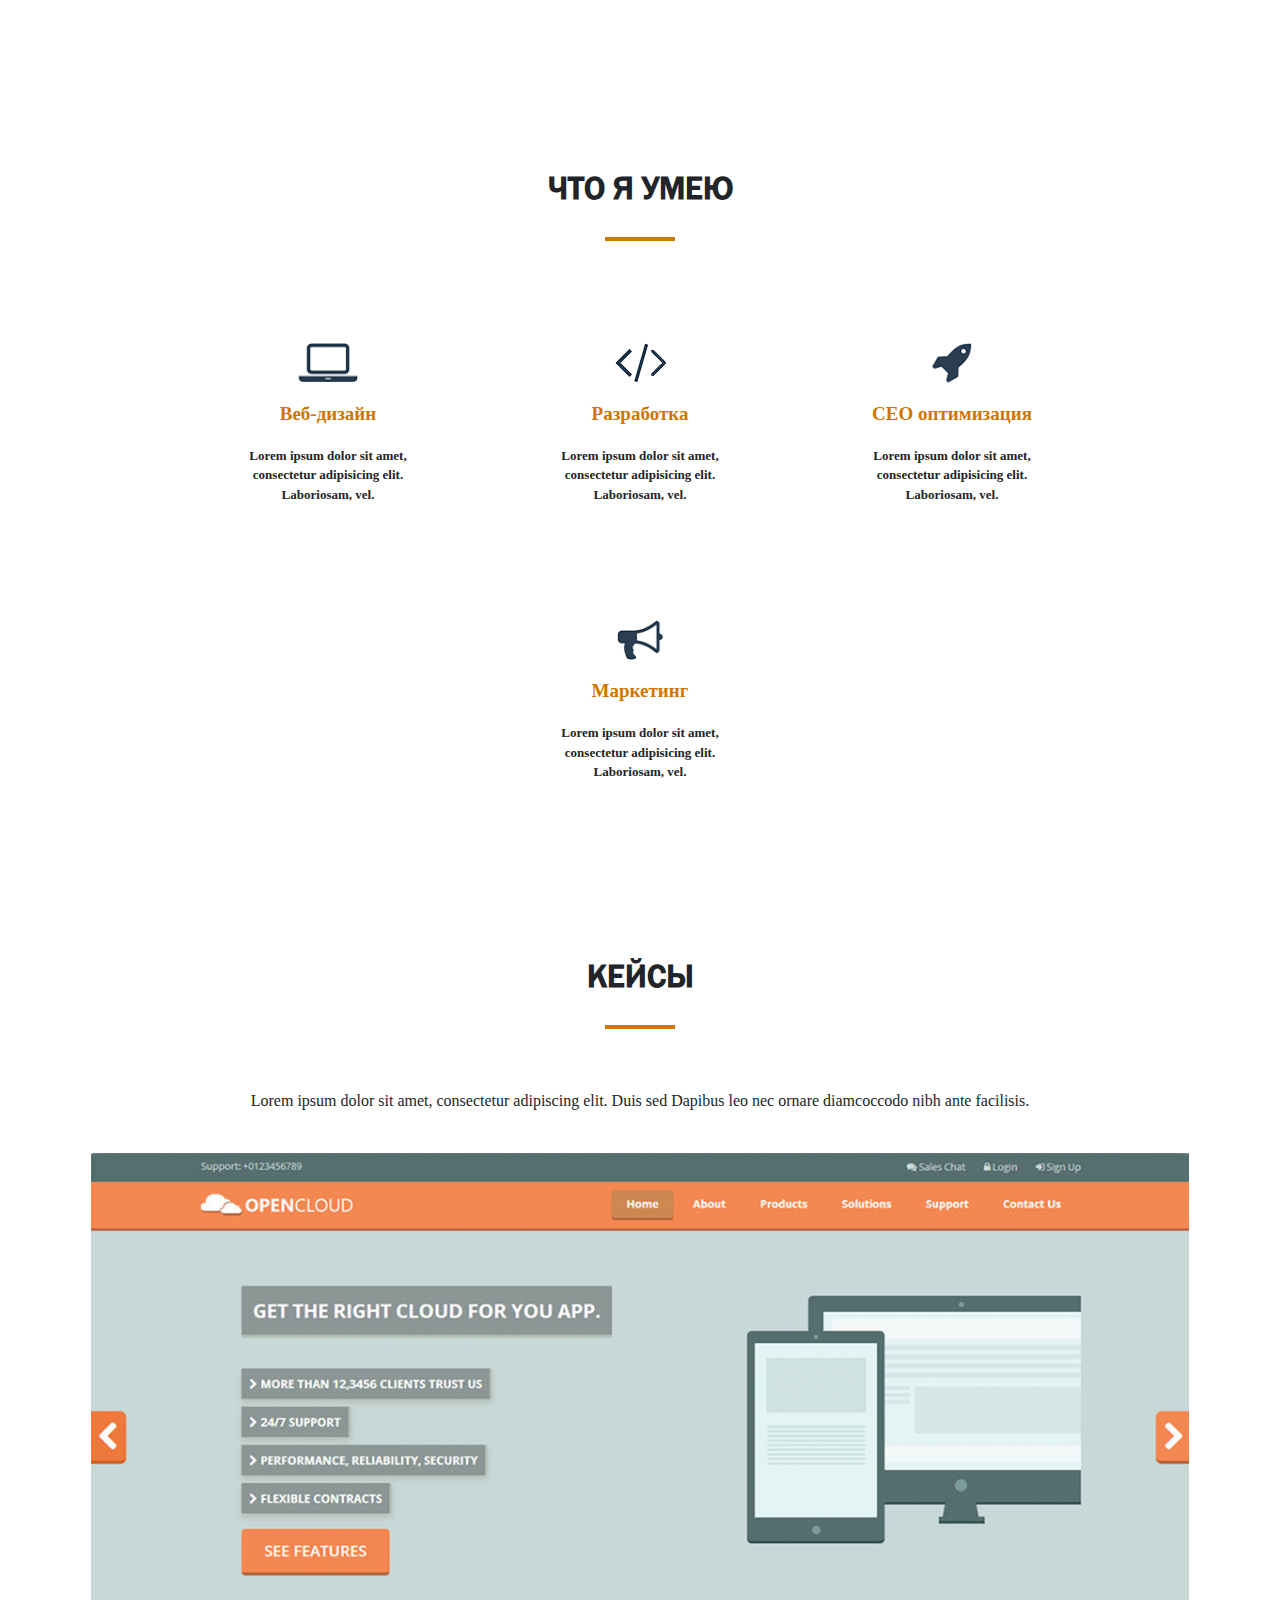
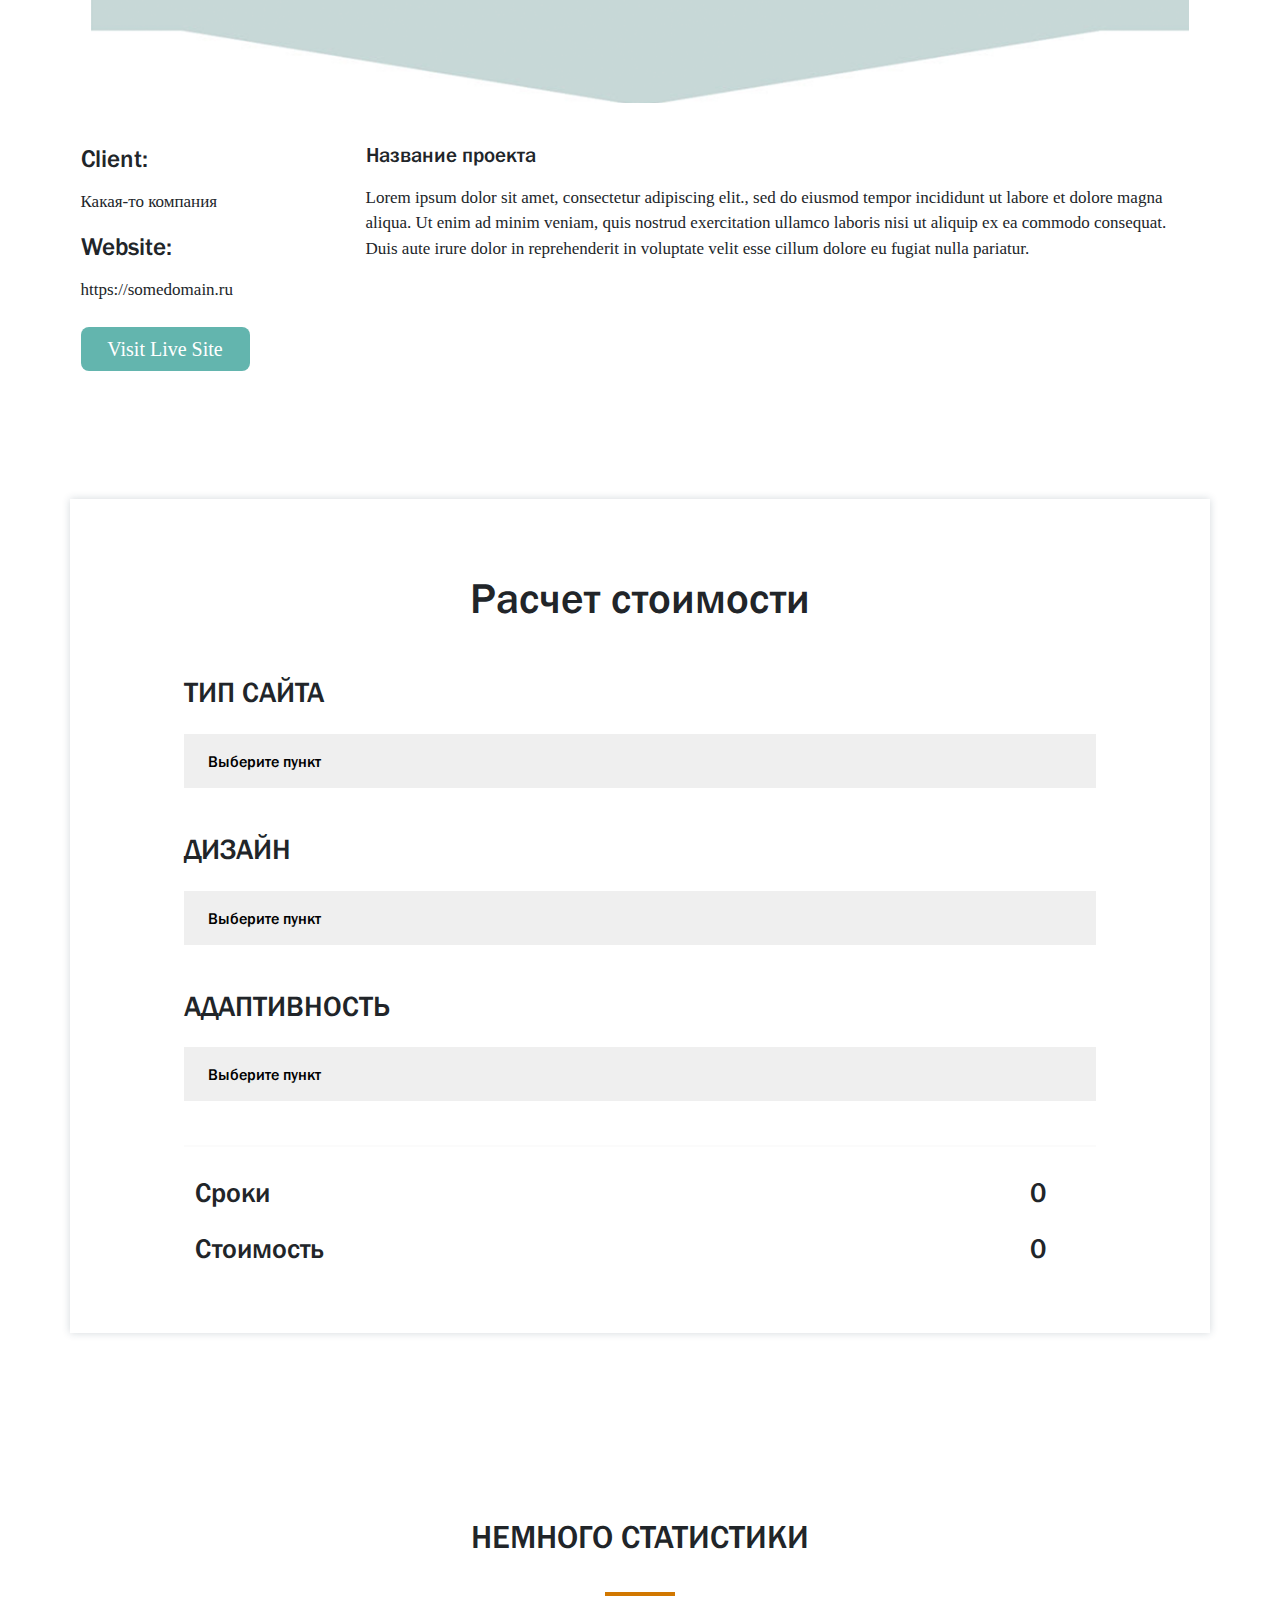
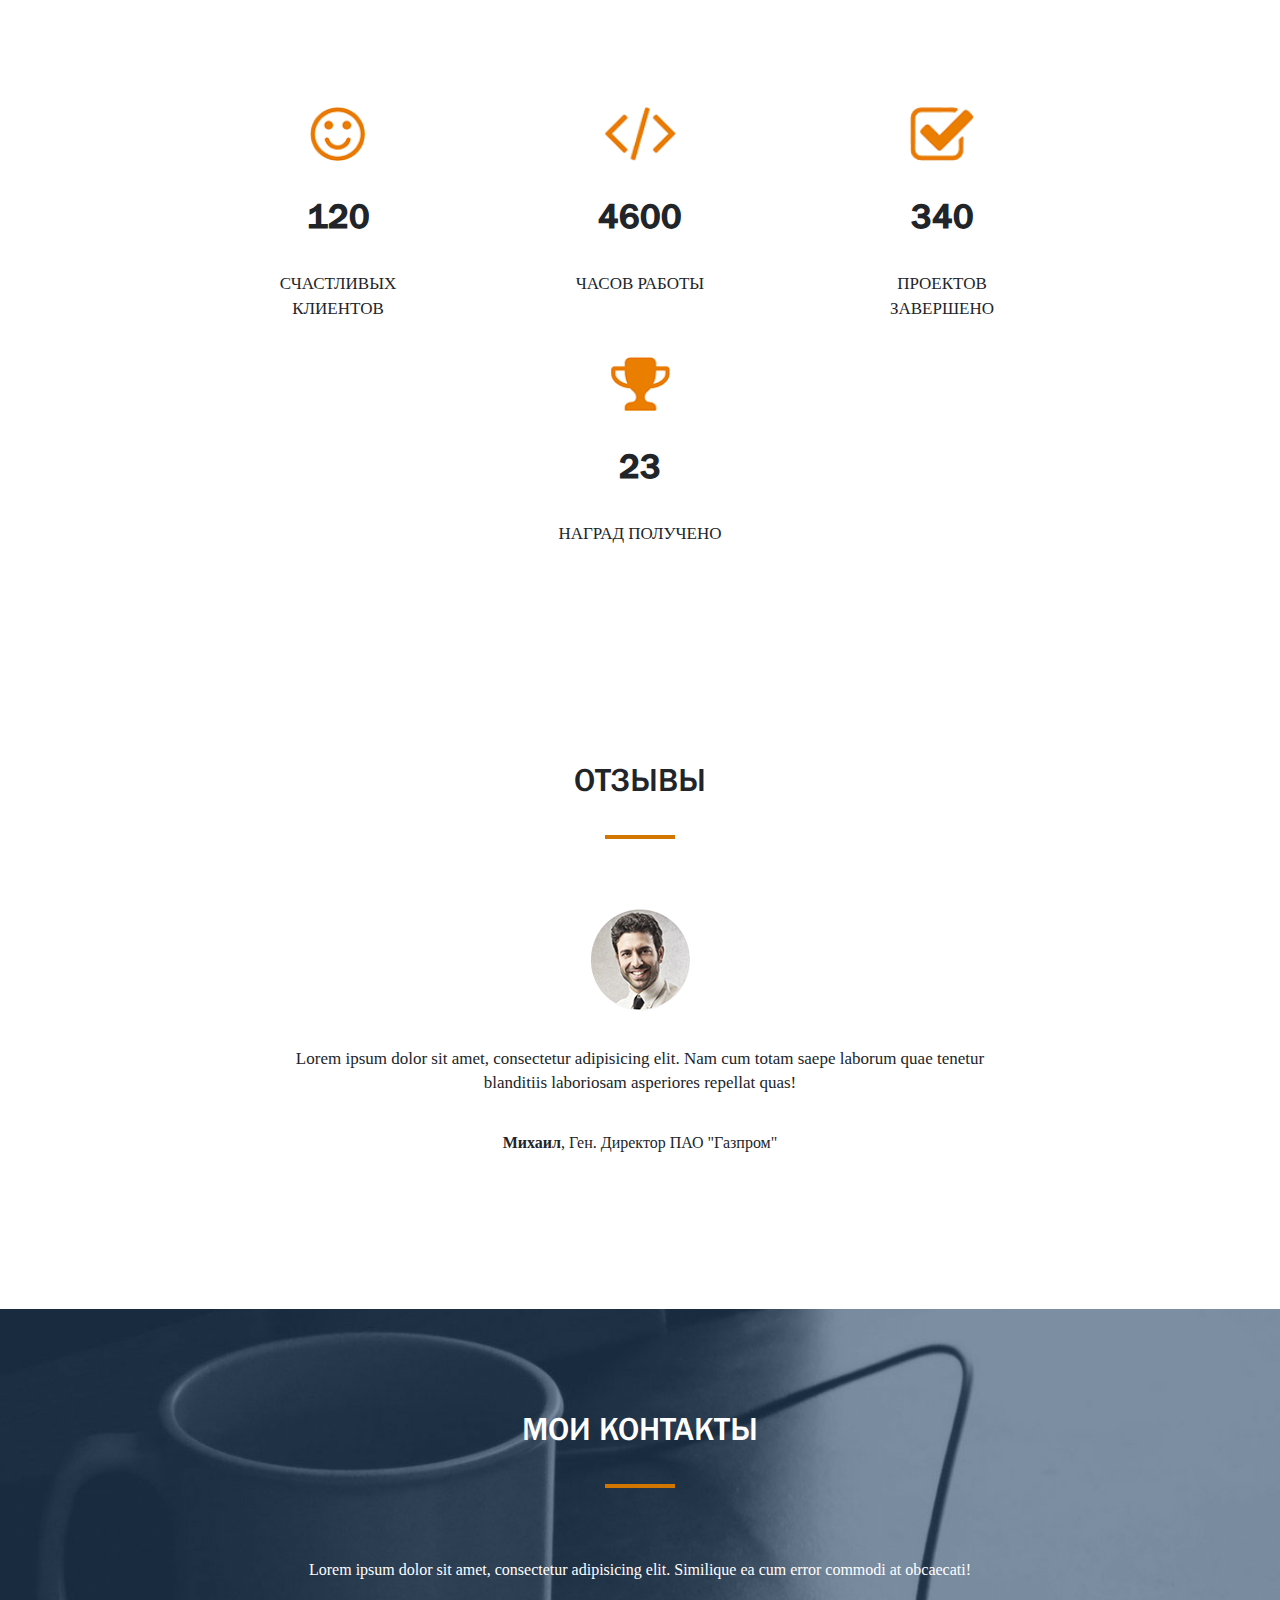
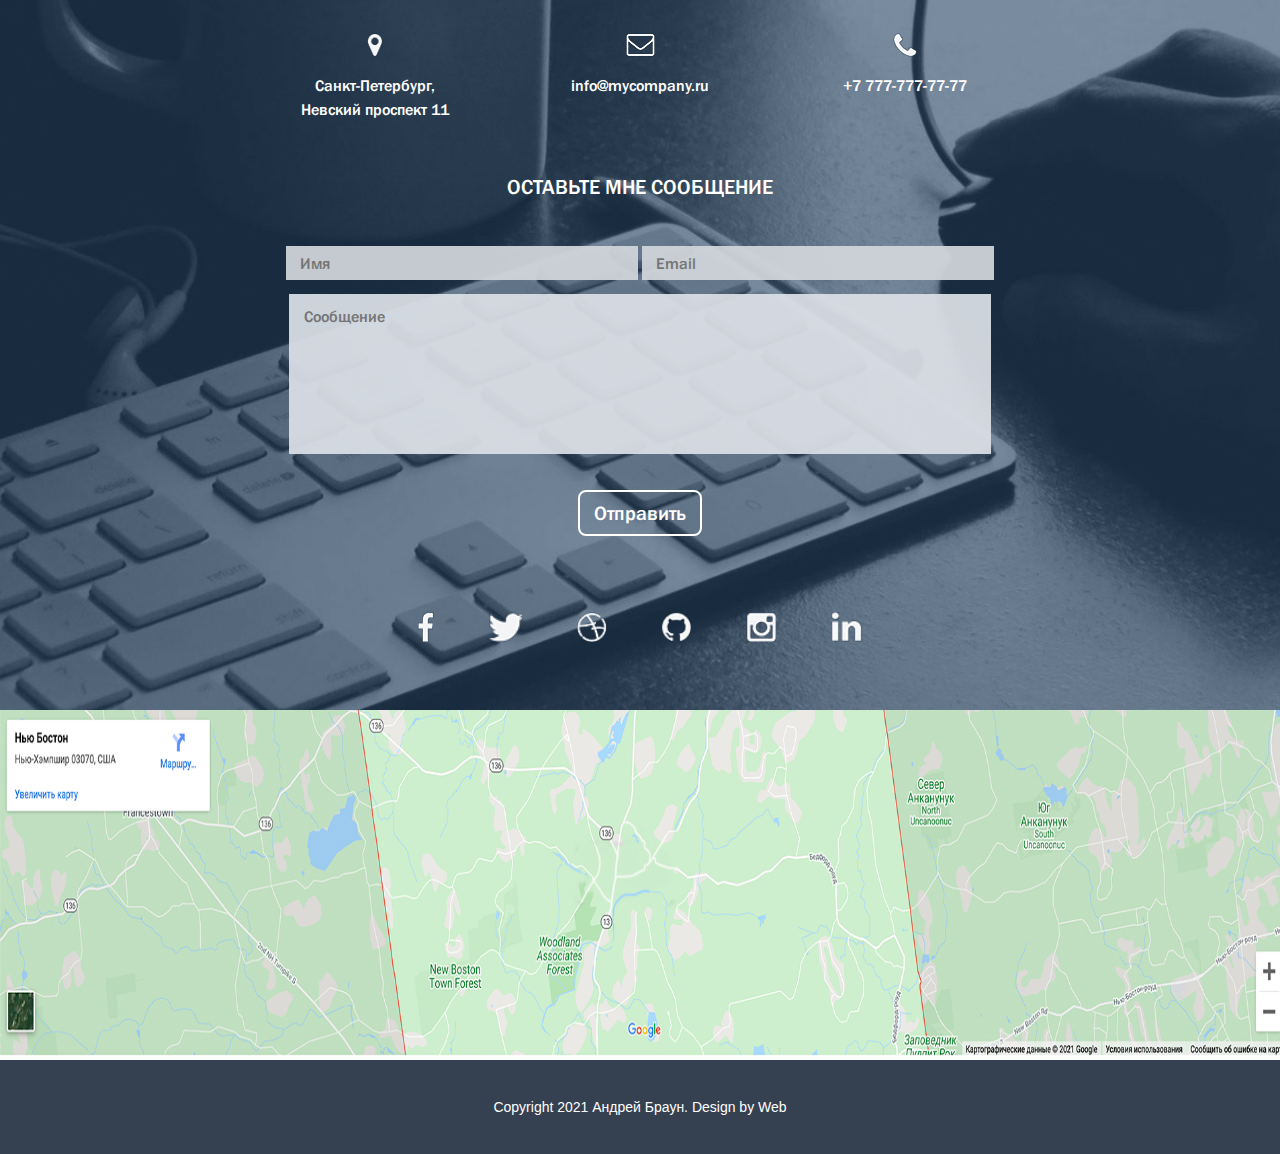
==== commit 7901a7b1: "Add files via upload" ====
--- a/SRC/Index.html
+++ b/SRC/Index.html
@@ -1,5 +1,5 @@
 <!DOCTYPE html>
-<html lang="en">
+<html lang="ru">
 
 <head>
     <meta charset="UTF-8">
@@ -8,234 +8,358 @@
     <meta name="keywords" content="разработка сайтов, веб-разработка, веб-дизайн.">
     <meta name="robots" content="all">
     <meta property="og:title" content="Андрей Браун веб-разработчик">
+    <meta name="viewport" content="width=device-width, initial-scale=1.0">
     <title>Андрей Браун веб-разработчик</title>
     <link rel="stylesheet" href="css/reset.css">
+    <link rel="stylesheet" href="css/bootstrap.min.css">
     <link rel="stylesheet" href="css/stayle.css">
     <link rel="stylesheet" href="css/loadstayle.min.css">
 </head>
 
 <body>
-    
-    <div class="preloader">
-       <p class="loading">Loading...</p>
-        <div class="loader">
-        
-        </div>
-    </div>
-    
     <header>
         <nav>
-            <div class="logo">Андрей Браун</div>
-            <div class="menu">
-                <ul>
-                    <li><a href="#">Обо мне</a></li>
-                    <li><a href="#">Услуги</a></li>
-                    <li><a href="#">Кейсы</a></li>
-                    <li><a href="#">Прайс</a></li>
-                    <li><a href="#">Отзывы</a></li>
-                    <li><a href="#">Контакты</a></li>
-                </ul>
-            </div>
-            
+            <div class="container">
+                <div class="row">
+                    <div class="col-xxl-2 col-xl-3 col-lg-3 col-sm-6 col-7">
+                        <div class="logo">Андрей Браун</div>
+                    </div>
+                    <div class="col-xxl-6 col-xl-7 col-lg-9 offset-xxl-4 offset-xl-2 px-0 d-none d-lg-block">
+                        <div class="menu">
+                            <ul>
+                                <li><a href="#">Обо мне</a></li>
+                                <li><a href="#">Услуги</a></li>
+                                <li><a href="#">Кейсы</a></li>
+                                <li><a href="#">Прайс</a></li>
+                                <li><a href="#">Отзывы</a></li>
+                                <li><a href="#">Контакты</a></li>
+                            </ul>
+                        </div>
+                    </div>
+
+                    <div class="col-5 d-flex justify-content-center flex-column align-items-end d-lg-none">
+                        <div class="dropdown">
+                            <a class="btn btn-outline-secondary dropdown-toggle white-btn" href="#" role="button" id="dropdownMenuLink" data-bs-toggle="dropdown" aria-expanded="false">
+                                Навигация
+                            </a>
+
+                            <ul class="dropdown-menu" aria-labelledby="dropdownMenuLink">
+                                <li><a class="dropdown-item" href="#">Обо мне</a></li>
+                                <li><a class="dropdown-item" href="#">Услуги</a></li>
+                                <li><a class="dropdown-item" href="#">Кейсы</a></li>
+                                <li><a class="dropdown-item" href="#">Прайс</a></li>
+                                <li><a class="dropdown-item" href="#">Отзывы</a></li>
+                                <li><a class="dropdown-item" href="#">Контакты</a></li>
+                            </ul>
+                        </div>
+                    </div>
+                </div>
+            </div>
         </nav>
     </header>
+
     <main>
-    <section class="main">
-        <div class="title__container">
-            <h1>Привет <br> Я Андрей Браун</h1>
-            <h4>Фулл стек веб-разработчик и Android-разработчик</h4>
-            <input type="button" value="Обо мне">
-            <input type="button" value="Мои работы">
-        </div>
-    </section>
+        <section class="main">
+            <div class="container h-100">
+                <div class="row align-items-center h-100">
+                    <div class="col-lg-6 mt-5 pt-5">
+                        <div class="title__container mt-5">
+                            <h1>Привет <br> Я Андрей Браун</h1>
+                            <h4>Фулл стек веб-разработчик и Android-разработчик</h4>
+                            <input type="button" value="Обо мне">
+                            <input type="button" value="Мои работы">
+                        </div>
+                    </div>
+                </div>
+            </div>
+
+        </section>
+
+        <div class="about_me">
+            <div class="about_me_container container">
+                <div class="row justify-content-center">
+                    <div class="col-xxl-2 col-xl-3 col-lg-3 col-7 text-center">
+                        <h2>Обо мне</h2>
+                        <hr>
+                        <img src="img/myphoto.png" alt="">
+                    </div>
+                    <div class="row justify-content-center">
+                        <div class="col-8 ">
+
+                            <p class="firstText">Lorem ipsum dolor sit amet, consectetur adipiscing elit. Duis sed dapibus leo nec ornare diam. Sed commodo nibh ante
+                                facilisis bibendum dolor feugiat at. Duis sed dapibus leo nec ornare diam commodo nibh.</p>
+                            <p class="secondText">Lorem ipsum dolor sit amet, consectetur adipiscing elit. Duis sed dapibus leo nec ornare diam. Sed commodo nibh ante
+                                facilisis bibendum dolor feugiat at. Duis sed dapibus leo nec ornare diam commodo nibh.</p>
+
+                        </div>
+                    </div>
+                </div>
+                <div class="row justify-content-center">
+                    <div class="col-6 col-sm-5 col-md-4 col-lg-2 text-center">
+                        <a href="#">Скачать резюме</a>
+                    </div>
+                </div>
+            </div>
+        </div>
+
+        <div class="skills">
+            <div class="skills_container container">
+                <div class="row justify-content-center">
+                    <div class="col-xxl-12 col-xl-3 col-lg-3 col-7 text-center">
+                        <h2>Что я умею</h2>
+                        <hr>
+                    </div>
+                    <div class="row justify-content-center text-center">
+                        <div class="skills_item col-10 mt-5">
+                            <img src="img/pc.png" alt="">
+                            <h3>Веб-дизайн</h3>
+                            <p>Lorem ipsum dolor sit amet, consectetur adipisicing elit. Laboriosam, vel.</p>
+                        </div>
+                        <div class="skills_item col-10 mt-5">
+                            <img src="img/log.png" alt="">
+                            <h3>Разработка</h3>
+                            <p>Lorem ipsum dolor sit amet, consectetur adipisicing elit. Laboriosam, vel.</p>
+                        </div>
+                        <div class="skills_item col-10 mt-5">
+                            <img src="img/log2.png" alt="">
+                            <h3>СЕО оптимизация</h3>
+                            <p>Lorem ipsum dolor sit amet, consectetur adipisicing elit. Laboriosam, vel.</p>
+                        </div>
+                        <div class="skills_item col-10 mt-5">
+                            <img src="img/log3.png" alt="">
+                            <h3>Маркетинг</h3>
+                            <p>Lorem ipsum dolor sit amet, consectetur adipisicing elit. Laboriosam, vel.</p>
+                        </div>
+                    </div>
+                </div>
+            </div>
+        </div>
+
+        <div class="portfolio ">
+            <div class="portfolio_container container">
+                <div class="row justify-content-center">
+                    <div class="col-xxl-12 col-xl-3 col-lg-3 col-7 text-center">
+                        <h2>Кейсы</h2>
+                        <hr>
+                    </div>
+                    <div class="row justify-content-center">
+                        <div class="col-12">
+                            <p class="portfolio_subscription text-center">Lorem ipsum dolor sit amet, consectetur adipiscing elit. Duis sed Dapibus leo nec ornare diamcoccodo nibh ante facilisis.</p>
+                        </div>
+                        <img src="img/photo.png" alt=""> <!-- 32432235233512142 23523352332322323355535355-->
+                    </div>
+                    <div class="description_left container">
+                        <div class="row justify-content-start">
+                            <div class="cont_left col-6 col-xl-2 col-md-3 col-sm-4">
+                                <h3>Client:</h3>
+                                <p>Какая-то компания</p>
+                                <h3>Website:</h3>
+                                <p>https://somedomain.ru</p>
+                                <a href="#">Visit Live Site</a>
+                            </div>
+                            <div class="col-1"></div>
+                            <div class="cont-riht col-12 col-xl-9 col-lg-8 col-md-8">
+                                <h4>Название проекта</h4>
+                                <p>Lorem ipsum dolor sit amet, consectetur adipiscing elit., sed do eiusmod tempor incididunt ut labore et dolore magna
+                                    aliqua. Ut enim ad minim veniam, quis nostrud exercitation ullamco laboris nisi ut aliquip ex ea commodo consequat.
+                                    Duis aute irure dolor in reprehenderit in voluptate velit esse cillum dolore eu fugiat nulla pariatur.</p>
+                            </div>
+
+                        </div>
+                    </div>
+                </div>
+            </div>
+        </div>
+        <div class="calculator">
+
+            <div class="calculator_container container">
+
+                <div class="col-12 text-center">
+                    <h2>Расчет стоимости</h2>
+                </div>
+
+                <div class="calculator_inner container">
+                    <div class="row justify-content-center">
+                        <div class="col-10">
+                            <h3>Тип Сайта</h3>
+
+                            <select class="mySelect col-12" name="type" id="typeSite">
+                                <option value="1" selected disabled>Выберите пункт</option>
+                                <option value="2">Сайт-визитка</option>
+                                <option value="3">Корпоративный сайт</option>
+                                <option value="4">Интернет-магазин</option>
+                            </select>
+                            <h3>Дизайн</h3>
+                            <select class="mySelect col-12" name="type" id="typeSite">
+                                <option value="1" selected disabled>Выберите пункт</option>
+                                <option value="2">Шаблонный</option>
+                                <option value="3">Уникальный</option>
+                                <option value="4">WOW-Дизайн</option>
+                            </select>
+                            <h3>Адаптивность</h3>
+                            <select class="mySelect col-12" name="type" id="typeSite">
+                                <option value="1" selected disabled>Выберите пункт</option>
+                                <option value="2">Только ПК</option>
+                                <option value="3">Только мобильный сайт</option>
+                                <option value="4">ПК + Мобильный</option>
+                            </select>
+                            <hr>
+                            <div class="calculator_footer">
+
+                                <div class="days container col-12">
+                                    <div class="row justify-content-center">
+                                        <p class="text col-11">Сроки</p>
+                                        <p class="digit col-1">0</p>
+                                    </div>
+
+                                </div>
+
+                                <div class="price container col-12">
+                                    <div class="row justify-content-center">
+                                        <p class="text col-11">Стоимость</p>
+                                        <p class="digit col-1">0</p>
+                                    </div>
+                                </div>
+                            </div>
+                        </div>
+                    </div>
+                </div>
+            </div>
+        </div>
+
+        <div class="statistic">
+            <div class="statistic_container container">
+                <div class="row justify-content-center">
+                    <div class="col-12 text-center">
+                        <h2>Немного статистики</h2>
+                        <hr>
+                    </div>
+                    
+                       <div class="container">
+                       <div class="row justify-content-center">
+                        <div class="statistic_item margin-right col-10 col-xl-1 col-md-3 mt-4">
+                            <img src="img/logo1.png" alt="">
+                            <h3>120</h3>
+                            <p>Счастливых клиентов</p>
+                        </div>
+                        <div class="statistic_item margin-right col-10 col-xl-1 col-md-3 mt-4">
+                            <img src="img/logo2.png" alt="">
+                            <h3>4600</h3>
+                            <p>Часов работы</p>
+                        </div>
+                        <div class="statistic_item margin-right col-10 col-xl-1 col-md-3 mt-4">
+                            <img src="img/logo3.png" alt="">
+                            <h3>340</h3>
+                            <p>Проектов завершено</p>
+                        </div>
+                        <div class="statistic_item fourth col-10 col-xl-1 col-md-3 mt-4">
+                            <img src="img/logo4.png" alt="">
+                            <h3>23</h3>
+                            <p>Наград получено</p>
+                        </div>
+                    </div>
+                    
+                </div>
+                </div>
+            </div>
+        </div>
+
+
+        <div class="reviews">
+            <div class="reviews_container container">
+                <div class="row justify-content-center">
+                    <div class="col-xxl-2 col-xl-3 col-lg-3 col-7 text-center">
+                        <h2>Отзывы</h2>
+                        <hr>
+                    </div>
+                    <div class="review">
+                        <img src="img/mihail.png" alt="">
+                        <div class="row justify-content-center">
+                            <div class="col-8 ">
+                                <p class="review_text">Lorem ipsum dolor sit amet, consectetur adipisicing elit. Nam cum totam saepe laborum quae tenetur blanditiis laboriosam asperiores repellat quas!</p>
+                                <p class="review_author"> <span>Михаил</span>, Ген. Директор ПАО "Газпром"</p>
+                            </div>
+                        </div>
+                    </div>
+                </div>
+            </div>
+        </div>
+
+        <div class="contacts">
+            <div class="contacts_container container">
+                <div class="row justify-content-center">
+                    <div class="col-12 text-center">
+                        <h2>Мои Контакты</h2>
+                        <hr>
+                    </div>
+                </div>
+                <p class="contacts_subscription col-12 text-center">Lorem ipsum dolor sit amet, consectetur adipisicing elit. Similique ea cum error commodi at obcaecati!</p>
+                <div class="contacts_data container text-center">
+                    <div class="row justify-content-center">
+                        <div class="contacts_data_item col-1 pt-1">
+                            <img src="img/geo.png" alt="">
+                            <p>Санкт-Петербург, Невский проспект 11</p>
+                        </div>
+                        <div class="contacts_data_item col-2 pt-1">
+                            <img src="img/mail.png" alt="">
+                            <p>info@mycompany.ru</p>
+                        </div>
+                        <div class="contacts_data_item col-1 pt-1">
+                            <img src="img/tel.png" alt="">
+                            <p>+7 777-777-77-77</p>
+                        </div>
+                    </div>
+                </div>
+                <div class="container text-center col-12">
+                    <h3>Оставьте мне сообщение</h3>
+                </div>
+                <div class="row justify-content-center">
+                    <form action="#">
+                        <div class="contacts_inputs container text-center">
+                            <input type="text" placeholder="Имя">
+                            <input class="secondInput" type="text" placeholder="Email">
+                            <div class="clear"></div>
+                        </div>
+                        <div class="row justify-content-center">
+                            <div class="txt col-12 col-xxl-7 col-xl-8 col-lg-10 col-md-10 text-center">
+                                <textarea placeholder="Сообщение" name="message" id="messageText" cols="30" rows="10"></textarea>
+                            </div>
+                        </div>
+                        <input type="submit" value="Отправить">
+                    </form>
+                </div>
+                <div class="row justify-content-center">
+                    <div class="contacts_social col-6 d-flex justify-content-center">
+                        <a href="#"><img src="img/fb.png" alt=""></a>
+                        <a href="#"><img src="img/tvit.png" alt=""></a>
+                        <a href="#"><img src="img/bool.png" alt=""></a>
+                        <a href="#"><img src="img/kat.png" alt=""></a>
+                        <a href="#"><img src="img/inst.png" alt=""></a>
+                        <a href="#"><img src="img/in.png" alt=""></a>
+                    </div>
+                </div>
+            </div>
+        </div>
+        <div class="map">
+            <img src="img/map.png" alt="">
+        </div>
+
+        <footer class="footer">
+            <div class="footer_container">
+                <p>Copyright 2021 Андрей Браун. Design by Web</p>
+            </div>
+        </footer>
     </main>
-    <div class="about_me">
-       <div class="about_me_container">
-            <h2>Обо мне</h2>
-            <hr>
-            <img src="img/myphoto.png" alt="">
-            <p class="firstText">Lorem ipsum dolor sit amet, consectetur adipisicing elit. Molestias voluptatibus quas ducimus hic, tenetur harum sapiente. Maxime officia, esse aliquid.</p>
-            <p class="secondText">Lorem ipsum dolor sit amet, consectetur adipisicing elit. Doloribus modi commodi ea vel necessitatibus maiores nemo quis tempore velit consequatur.</p>
-            <a href="#">Скачать резюме</a>
+    <div class="preloader">
+        <p class="loading">Loading...</p>
+        <div class="loader">
+
         </div>
     </div>
-    <div class="skills">
-        <div class="skills_container">
-            <h2>Что я умею</h2>
-            <hr>
-            <div class="skills_item">
-                <img src="img/pc.png" alt="">
-                <h3>Веб-дизайн</h3>
-                <p>Lorem ipsum dolor sit amet, consectetur adipisicing elit. Laboriosam, vel.</p>
-            </div>
-            <div class="skills_item">
-                <img src="img/log.png" alt="">
-                <h3>Разработка</h3>
-                <p>Lorem ipsum dolor sit amet, consectetur adipisicing elit. Laboriosam, vel.</p>
-            </div>
-            <div class="skills_item">
-                <img src="img/log2.png" alt="">
-                <h3>СЕО оптимизация</h3>
-                <p>Lorem ipsum dolor sit amet, consectetur adipisicing elit. Laboriosam, vel.</p>
-            </div>
-            <div class="skills_item">
-                <img src="img/log3.png" alt="">
-                <h3>Маркетинг</h3>
-                <p>Lorem ipsum dolor sit amet, consectetur adipisicing elit. Laboriosam, vel.</p>
-            </div>
-            <div class="clear"></div>
-        </div>
-    </div>
-    <div class="portfolio">
-        <div class="portfolio_container">
-            <h2>Кейсы</h2>
-            <hr>
-            <p class="portfolio_subscription">Lorem ipsum dolor sit amet, consectetur adipisicing elit. Similique ea cum error commodi at obcaecati consequuntur in pariatur!</p>
-            <img src="img/photo.png" alt="">
-            <div class="description_left">
-                <h3>Client:</h3>
-                <p>Какая-то компания</p>
-                <h3>Website:</h3>
-                <p>https://somedomain.ru</p>
-                <a href="#">Visit Live Site</a>
-            </div>
-            <div class="description_right">
-                <h4>Название проекта</h4>
-                <p>Lorem ipsum dolor sit amet, consectetur adipisicing elit. Dolorum blanditiis, debitis a ipsa fugit ad architecto adipisci obcaecati. Quos magnam, hic vero omnis numquam tempore laborum, similique tempora consequatur debitis a iure eaque. Vel cupiditate, maxime! Nemo adipisci quia velit.</p>
-            </div>
-            <div class="clear"></div>
-        </div>
-    </div>
-    <div class="calculator">
-        <div class="calculator_container">
-            <h2>Расчет стоимости</h2>
-            <div class="calculator_inner">
-                <h3>Тип Сайта</h3>
-                <select class="mySelect" name="type" id="typeSite">
-                    <option value="1" selected disabled>Выберите пункт</option>
-                    <option value="2">Сайт-визитка</option>
-                    <option value="3">Корпоративный сайт</option>
-                    <option value="4">Интернет-магазин</option>
-                </select>
-                <h3>Дизайн</h3>
-                <select class="mySelect" name="type" id="typeSite">
-                    <option value="1" selected disabled>Выберите пункт</option>
-                    <option value="2">Шаблонный</option>
-                    <option value="3">Уникальный</option>
-                    <option value="4">WOW-Дизайн</option>
-                </select>
-                <h3>Адаптивность</h3>
-                <select class="mySelect" name="type" id="typeSite">
-                    <option value="1" selected disabled>Выберите пункт</option>
-                    <option value="2">Только ПК</option>
-                    <option value="3">Только мобильный сайт</option>
-                    <option value="4">ПК + Мобильный</option>
-                </select>
-                <hr>
-                <div class="calculator_footer">
-                    <div class="days">
-                        <p class="text">Сроки</p>
-                        <p class="digit">0</p>
-                        <div class="clear"></div>
-                    </div>
-                    
-                     <div class="price">
-                        <p class="text">Стоимость</p>
-                        <p class="digit">0</p>
-                        <div class="clear"></div>
-                    </div>
-                    
-                </div>
-            </div>
-        </div>
-    </div>
-    <div class="statistic">
-        <div class="statistic_container">
-            <h2>Немного статистики</h2>
-            <hr>
-            <div class="statistic_item margin-right">
-                <img src="img/logo1.png" alt="">
-                <h3>120</h3>
-                <p>Счастливых клиентов</p>
-            </div>
-            <div class="statistic_item margin-right">
-                <img src="img/logo2.png" alt="">
-                <h3>4600</h3>
-                <p>Часов работы</p>
-            </div>
-            <div class="statistic_item margin-right">
-                <img src="img/logo3.png" alt="">
-                <h3>340</h3>
-                <p>Проектов завершено</p>
-            </div>
-            <div class="statistic_item fourth">
-                <img src="img/logo4.png" alt="">
-                <h3>23</h3>
-                <p>Наград получено</p>
-            </div>
-        </div>
-    </div>
-    <div class="reviews">
-        <div class="reviews_container">
-            <h2>Отзывы</h2>
-            <hr>
-            <div class="review">
-                <img src="img/mihail.png" alt="">
-                <p class="review_text">Lorem ipsum dolor sit amet, consectetur adipisicing elit. Nam cum totam saepe laborum quae tenetur blanditiis laboriosam asperiores repellat quas!</p>
-                <p class="review_author"> <span>Михаил</span>, Ген. Директор ПАО "Газпром"</p>
-            </div>
-        </div>
-    </div>
-    <div class="contacts">
-        <div class="contacts_container">
-            <h2>Мои Контакты</h2>
-            <hr>
-            <p class="contacts_subscription">Lorem ipsum dolor sit amet, consectetur adipisicing elit. Similique ea cum error commodi at obcaecati!</p>
-            <div class="contacts_data">
-                <div class="contacts_data_item">
-                    <img src="img/geo.png" alt="">
-                    <p>Санкт-Петербург, Невский проспект 11</p>
-                </div>
-                <div class="contacts_data_item">
-                    <img src="img/mail.png" alt="">
-                    <p>info@mycompany.ru</p>
-                </div>
-                <div class="contacts_data_item">
-                    <img src="img/tel.png" alt="">
-                    <p>+7 999-999-99-99</p>
-                </div>
-            </div>
-            <div class="clear"></div>
-            <h3>Оставьте мне сообщение</h3>
-            <form action="#">
-                <div class="contacts_inputs">
-                    <input type="text" placeholder="Имя">
-                    <input class="secondInput" type="text" placeholder="Email">
-                    <div class="clear"></div>
-                </div>
-                <textarea placeholder="Сообщение" name="message" id="messageText" cols="30" rows="10"></textarea>
-                <input type="submit" value="Отправить">
-            </form>
-            <div class="contacts_social">
-                <a href="#"><img src="img/fb.png" alt=""></a>
-                <a href="#"><img src="img/tvit.png" alt=""></a>
-                <a href="#"><img src="img/bool.png" alt=""></a>
-                <a href="#"><img src="img/kat.png" alt=""></a>
-                <a href="#"><img src="img/inst.png" alt=""></a>
-                <a href="#"><img src="img/in.png" alt=""></a>
-                <div class="clear"></div>
-            </div>
-        </div>
-    </div>
-    <div class="map">
-        <img src="img/map.png" alt="">
-    </div>
-    <footer class="footer">
-        <div class="footer_container">
-            <p>Copyright 2021 Андрей Браун. Design by Web</p>
-        </div>
-    </footer>
-    
+
+
+    <script src="js/bootstrap.bundle.min.js"></script>
+
 </body>
 
 </html>
--- a/SRC/css/stayle.css
+++ b/SRC/css/stayle.css
@@ -1,28 +1,41 @@
+@font-face {
+	font-family: 'Franklin_Gothic';
+	src: url('../fonts/framd.eot');
+	src: local('☺'), url('../fonts/framd.woff') format('woff'), url('../fonts/framd.ttf') format('truetype'), url('../fonts/framd.svg') format('svg');
+	font-weight: normal;
+	font-style: normal;
+}
+
+
 body{
-    font-family: Arial, sans-serif;
-}
+    font-family: Franklin_Gothic, Arial, sans-serif;
+ /* background: #777;
+    */
+}
+
+
 nav{
     width: 100%;
     height: 60px;
     background: #344051;
     position: fixed;
-    z-index: 1;        
+    z-index: 3;        
     opacity: 0.98;        /*немного прозрачности)*/
 }
 
 .loading{
     font-size: 0px;        /*загрузка находится в loadstayle.min_________добавлено чтобы скрыть после loadig*/
-}
+} 
 
 .logo{                    /*Андрей Браун в лого*/
     float: left;
     color: #fff;
-    font-size: 30px;
+    font-size: 28px;
     line-height: 60px;
-    padding-left: 390px;
     -webkit-animation: comming 2.5s;    /*анимация появлениe А. Браун*/
     -o-animation: comming 2.5s;
     animation: comming 2.5s;
+    font-family: 'Franklin_Gothic';
 }
 
 @keyframes comming{
@@ -30,6 +43,7 @@
         opacity: 0.01;
     }
     100%{
+        
         opacity: 1;
     }
 }
@@ -43,13 +57,12 @@
 
 .menu{
     float: left;
-    padding-left: 430px;
     
 }
 
 .menu li{
     float: left;
-    font-size: 16px;
+    font-size: 14px;
     color: white;
     line-height: 60px;
     margin-right: 40px;
@@ -93,6 +106,8 @@
 
 .menu li a{ /*после посищения ссылки в меню :visited не помгоает*/
     color: white;
+    text-decoration: none;
+    font-family: 'Franklin_Gothic';
 }
 
 .menu li a:hover{    /*наведение на ссылки меню*/
@@ -117,9 +132,9 @@
 }
 .title__container{
     float: left;
-    margin: 404px 0px 0px 432px;
     color: #2c384a;
     text-align: center;
+    width: 100%;
     opacity: 0;
     -webkit-animation: HI 1.3s ease forwards;
     -o-animation: HI 1.3s ease forwards;
@@ -132,19 +147,20 @@
 @keyframes HI{
     0%{
         opacity: 0;
-        margin-left:  170px;
+        margin-left:  -170px;
     }
     100%{
         opacity: 1;
-        margin-left: 432px;
+        margin-left: 0px;
     }
 }
 
 
 .title__container h1{
-    font-size: 60px;
-    text-align: center;
+    font-size: 72px;
     font-weight: bold;
+    font-family: 'Franklin_Gothic';
+    
 }
 
 .title__container h4{
@@ -152,6 +168,7 @@
     text-align: center;
     margin-top: 30px;
     font-size: 22px;
+    font-family: 'Franklin_Gothic';
 }
 
 .title__container input{          /*КНОПКИ*/
@@ -165,6 +182,7 @@
     font-size: 13px;
     cursor: pointer;
     margin: 50px 14px 0px 14px;
+    font-family: 'Franklin_Gothic';
     
 }
 
@@ -183,15 +201,42 @@
     transition: all 0.1s;
 }
 
+.white-btn:visited{
+    color: white;
+}
+
+@media (max-width: 992px){
+    .title__container, .title__container h4, .title__container input{
+        color:white;
+        position: relative;
+        z-index: 2;
+    }
+    .title__container input{
+        border: 2px solid #fff;
+    }
+    .main{
+        position: relative;
+    }
+    .main::after{
+        content: "";
+        bottom: 0;
+        top: 0;
+        left: 0;
+        right: 0;
+        position: absolute;
+        background: rgba(0,0,0,0.4);
+    }
+}
+
+
+
 
 .about_me_container h2{
-    text-align: center;
-    width: 156px;
     font-size: 33px;
     margin: 110px auto 30px;
-    padding-bottom: 5px;
-    text-transform: uppercase;
-    
+    text-transform: uppercase;
+    font-weight: 600;
+    font-family: 'Franklin_Gothic';
 }
 
 .about_me_container hr{
@@ -200,43 +245,39 @@
     background: #d17700;
     width: 70px;
     margin: 0 auto 60px;
-}
-
-
-.about_me_container{
-    width: 740px;
-    margin: 0 auto;
-    padding-bottom: 100px;
-}
-.about_me_container img{
-    display: block;
-    margin: 0 auto;
-}
-
+    opacity: 1;
+}
 
 .about_me_container p{
     margin-top: 24px;
-    font-size: 17px;
-    
+    font-size: 16px;
+    font-family: 'Calibri';
 }
 
 .about_me_container .secondText{
     margin-top: 45px;
 }
 
+.about_me_container{
+    
+    padding-bottom: 100px;
+}
+
 .about_me_container a{
     display: block;
-    width: 162px;
+    width: 160px;
     height: 33px;
-    text-align: center;
+    font-family: 'Franklin_Gothic';
     border: 1px solid black;
     border-radius: 8px;
     line-height: 30px;
-    margin: 40px auto 0;
+    margin: none;
     font-size: 16px;
     background: url(../img/input.png) 6%/auto no-repeat;
     padding-left: 18px;
-    color: #888;
+    color: #6f707f;
+    opacity: 1;
+    text-decoration: none;
 }
 
 .about_me_container a:hover{  /*скач резюме анимация*/
@@ -250,113 +291,113 @@
     transition: all 0.1s;
 }
 
+
+
+.about_me_container img{
+    display: block;
+    margin: 0 auto;
+}
+
+
+
+
+
 .skills{
     background: url(../img/bg2.jpg) center/cover no-repeat;
     background-attachment: fixed;                            /*паралакс скилов решил тож добавить*/
 
 }
-.skills_container{
-    width: 1094px;
-    margin: 0 auto;
-    padding-top: 110px;
-    padding-bottom: 96px;
-}
+
 .skills_container h2{
-    text-align: center;
-    width: 214px;
     font-size: 33px;
-    margin: 0px auto 30px;
-    padding-bottom: 5px;
-    text-transform: uppercase;
-    
-}
+    margin: 110px auto 30px;
+    text-transform: uppercase;
+    font-weight: 600;
+    font-family: 'Franklin_Gothic';
+}
+
+@media (max-width: 403px){
+    .skills_container h2{
+        font-size: 26px;
+    }
+}
+
 .skills_container hr{
     height: 4px;
     border: none;
     background: #d17700;
     width: 70px;
-    margin: 0 auto 100px;
+    margin: 0 auto 60px;
+    opacity: 1;
+    
+}
+
+
+.skills_item:hover{         /*плавное увеличение скилов*/
+    transform: scale(1.06);
+    transition: all 0.3s;
+}
+
+.skills_item img{
+    margin-bottom: 20px;
+    height: 40px;
+}
+.skills_item h3{
+    font-size: 19px;
+    color: #cf7600;
+    margin-bottom: 20px;
+    font-weight: 600;
+    font-family: 'Bahnschrift';
+}
+.skills_item p{
+    font-size: 13px;
+    font-weight: 600;
+    font-family: 'Calibri';
 }
 .skills_item{
     float: left;
     width: 200px;
     text-align: center;
-    margin: 0 36px;
-}
-
-.skills_item:hover{         /*плавное увеличение скилов*/
-    transform: scale(1.06);
-    transition: all 0.8s;
-}
-
-.skills_item img{
-    margin-bottom: 40px;
-    height: 40px;
-}
-.skills_item h3{
-    font-size: 18px;
-    color: #cf7600;
-    margin-bottom: 20px;
-}
-.skills_item p{
-    font-size: 16px;
-}
-.clear{
-    clear:both;
-}
-
-.portfolio{
-    padding-top: 110px;
-    padding-bottom: 128px;
-}
-
-.portfolio_container{
-    width: 1170px;
-    margin: 0 auto;
-    
-}
+    margin: 0 56px 60px;
+}
+
+
 .portfolio_container h2{
-    text-align: center;
-    width: 214px;
     font-size: 33px;
-    margin: 0px auto 30px;
-    padding-bottom: 5px;
-    text-transform: uppercase;
-    
-}
-
+    margin: 60px auto 30px;
+    text-transform: uppercase;
+    font-weight: 600;
+    font-family: 'Franklin_Gothic';
+    
+}
 .portfolio_container hr{
     height: 4px;
     border: none;
     background: #d17700;
     width: 70px;
-    margin: 0 auto 40px;
-}
-
+    margin: 0 auto 60px;
+    opacity: 1;
+    
+}
 .portfolio_subscription{
-    text-align: center;
     font-size: 16px;
     margin-bottom: 40px;
-}
-
+    font-family: 'Calibri';
+}
 .portfolio_container img{
-    width: 100%;
+ 
     margin-bottom: 40px;
 }
 
-.description_left{
-    width: 200px;
-    float: left;
-    margin-right: 82px;
-}
 .description_left h3{
     font-size: 25px;
-    
-}
-
+    font-family: 'Franklin_Gothic';
+    
+}
 .description_left p{
     font-size: 17px;
     margin: 16px 0;
+    font-family: 'Calibri';
 }
 
 .description_left a{
@@ -370,6 +411,8 @@
     color: white;
     font-size: 20px;
     border-radius: 8px;
+        text-decoration: none;
+    font-family: 'Calibri';
 }
 
 .description_left a:hover{            /*портфолио ссылка*/
@@ -382,21 +425,28 @@
     background: #4c8681;
 }
 
+
 .description_right h4{
     font-size: 25px;
     margin-bottom: 10px;
+    font-family: 'Franklin_Gothic';
 }
 .description_right p{
     font-size: 20px;
-
-}
+    font-family: 'Calibri';
+}
+.portfolio{
+    padding-top: 40px;
+    padding-bottom: 128px;
+}
+
+
 
 .calculator{
     padding-bottom: 84px;
     
 }
-.calculator_container{                /*save- --------- ------*/
-    width: 1080px;
+.calculator_container{                /*save- --- --*/
     -webkit-box-shadow: 0px 0px 8px 0px rgba(34, 60, 80, 0.2);
     -moz-box-shadow: 0px 0px 8px 0px rgba(34, 60, 80, 0.2);
     box-shadow: 0px 0px 8px 0px rgba(34, 60, 80, 0.2);
@@ -409,13 +459,12 @@
 
 .calculator_container h2{
      text-align: center;
-    width: 358px;
+    
     font-size: 43px;
     margin: 0px auto 50px;
     
 }
 .calculator_inner{
-    width: 890px;
     margin: 0 auto;
     padding-bottom: 50px;
 }
@@ -424,6 +473,7 @@
     font-size: 29px;
     text-transform: uppercase;
     margin-bottom: 24px;
+    
 }
 .calculator_inner select{
     margin-bottom: 44px;
@@ -439,8 +489,6 @@
 }
 
 .mySelect{
-    display: block;
-    width: 890px;
     height: 54px;
     background: #eeeeee;
     padding-left: 24px;
@@ -449,47 +497,33 @@
     -moz-appearance: none;
     appearance: none;
     
-    background:  url(../img/select.png) 98% 54%/auto no-repeat, #eee;
+    background:  url(../img/select.png) 98% 54%/auto no-repeat, #efefef;
 }
 
 
 .days, .price{
-    margin-bottom: 18px;
-    font-size: 21px;
-    
-}
-
-.calculator_footer .text{
-    float: left;
-    
-    
-}
-
+    font-size: 28px;
+    
+}
 .calculator_footer .digit{
-    font-size: 29px;
-    float: right;
-}
+    font-size: 28px;
+}
+
+
 
 .statistic{                    /*save- -- ---- ------*/
     background: url(../img/bg3.jpg) center/cover no-repeat;
     background-attachment: fixed;                              /*паралакс*/
 }
 
-
-
-
-
 .statistic_container{
-    width: 1024px;
-    margin: 0 auto;
+    
     padding-bottom: 100px;
     
 }
 
 
 .statistic_container h2{
-    text-align: center;
-    width: 390px;
     font-size: 33px;
     margin: 0px auto 30px;
     padding-bottom: 5px;
@@ -503,48 +537,49 @@
     background: #d17700;
     width: 70px;
     margin: 0 auto 90px;
-}
-
+    opacity: 1;
+}
 
 .statistic_item{
     display: inline-block;
-    width: 213px;
-    text-align: center;
-}
+    width: 210px;
+    text-align: center;
+    margin: 0 46px 0px;
+}
+
 .statistic_item img{
     height: 54px;
 }
+
 .statistic_item h3{
-    font-size: 37px;
+    font-size: 35px;
     font-weight: 800;
     margin: 34px 0;
 }
 
 .statistic_item p{
     font-size: 17px;
-    font-weight: 500;
-    text-transform: uppercase;
+    text-transform: uppercase;
+    font-family: 'Calibri';
 }
 
 .margin-right{
-    margin-right: 53px;
-}
-
-.margin-right:hover{
+    
+}
+
+.statistic_item:hover{
     transform: scale(1.06);
     transition: all 0.8s;
 }
+
 .reviews_container{
-    width: 700px;
     margin-top: 110px;
     margin: 0 auto;
     padding-bottom: 140px;
 }
 
 .reviews_container h2{
-     text-align: center;
-    width: 390px;
-    font-size: 33px;
+     font-size: 33px;
     margin: 0px auto 30px;
     padding-bottom: 5px;
     text-transform: uppercase;
@@ -556,46 +591,42 @@
     border: none;
     background: #d17700;
     width: 70px;
-    margin: 0 auto 60px;
-}
-
-.review{                        /*------------*/
-    text-align: center;
+    margin: 0 auto 70px;
+    opacity: 1;
 }
 
 .review img{
-    margin-bottom: 36px;
+    padding-bottom: 36px;
+}
+
+.review{                        /*-------------*/
+    text-align: center;
 }
 
 .review_text{
     font-size: 17px;
     line-height: 24px;
     margin-bottom: 36px;
+    font-family: 'Calibri';
 }
 
 .review_author{
     font-size: 16px;
     line-height: 24px;
+    font-family: 'Calibri';
 }
 
 .review_author span{
     font-weight: 800;
 }
 
+
 .contacts{
     background: url(../img/bg4.jpg) center/cover no-repeat;
     color: white;
 }
 
-.contacts_container{
-    width: 734px;
-    margin: 0 auto;
-    padding-bottom: 68px;
-}
-
 .contacts_container h2{
-    text-align: center;
-    width: 390px;
     font-size: 33px;
     margin: 0px auto 30px;
     padding-bottom: 5px;
@@ -607,21 +638,30 @@
     height: 4px;
     border: none;
     background: #d17700;
-    width: 80px;
-    margin: 0 auto 32px;
+    width: 70px;
+    margin: 0 auto 70px;
+    opacity: 1;
+}
+
+
+.contacts_container{
+    margin: 0 auto;
+    padding-bottom: 68px;
 }
 
 .contacts_subscription{
-    text-align: center;
     font-size: 16px;
     margin-bottom: 48px;
+    font-family: 'Calibri';
 }
 
 .contacts_data_item{
     float: left;
-    width: 154px;
+    width: 175px;
     text-align: center;
     margin: 0 45px;
+    font-family: 'Calibri';
+    
 }
 
 .contacts_data_item:hover{
@@ -634,9 +674,9 @@
     margin-bottom: 16px;   
 }
 
-
 .contacts_data_item p{
     font-size: 16px;
+    font-family: 'Franklin_Gothic';
 }
 
 .contacts_container h3{
@@ -648,9 +688,8 @@
 }
 
 .contacts_inputs input{        /*--------*/
-    display: block;
     width: 352px;
-    float: left;
+    float: center;
     height: 34px;
     padding-left: 14px;
     margin-bottom: 14px;
@@ -663,14 +702,16 @@
     box-shadow: 0px 0px 5px rgba(210, 214, 220, 0.7);
 }
 
-
-.contacts_inputs .secondInput{
-    float: right;
-}
+@media (max-width: 768px){
+    .contacts_inputs input{
+        width: 100%;
+    }
+}
+
 
 .contacts_container textarea{
-    display: block;
-    width: 100%;
+    width: 95%;
+    height: 160px;
     resize: none;
     padding-top: 10px;
     padding-left: 15px;
@@ -679,10 +720,12 @@
     margin-bottom: 30px;
 }
 
-.contacts_container textarea:focus{            /*выделение полей ввода данных*/
+.contacts_container textarea:focus{            /*выделение полей ввода данных33332222332233432233433323333*/
     
     box-shadow: 0px 0px 7px rgba(210, 214, 220, 1);
 }
+
+
 
 .contacts_container input[type="submit"]{
     display: block;
@@ -701,24 +744,18 @@
     transform: scale(1.05);
     transition: all 0.2s;
 }
+
 .contacts_container input[type="submit"]:active{        /*анимация кнопоки..*/
     transform: scale(1);
     transition: all 0s;
 }
 
-.contacts_social{
-    width: 422px;
-    margin: 0 auto;
-    
-}
-
 .contacts_social a{
     display: block;
     float: left;
-    margin: 0 20px;
-    
-}
-
+    margin: 0 5%;
+    
+}
 .contacts_social a:hover{
     transform: scale(1.1);
     transition: all 0.2s;
@@ -731,16 +768,32 @@
 .map img{
     display: block;
     width: 100%;
-    
-}
-
+    height: 350px;
+    margin-bottom: 0px;
+}
 .footer{
     background: #354051;
     height: 94px;
 }
-
 .footer_container{
     text-align: center;
     line-height: 94px;
     color: white;
-}
+    font-family: 'Arial';
+}
+
+
+/*
+
+
+.footer{
+    background: #354051;
+    height: 94px;
+}
+
+.footer_container{
+    text-align: center;
+    line-height: 94px;
+    color: white;
+}
+*/--- a/SRC/css/loadstayle.min.css
+++ b/SRC/css/loadstayle.min.css
@@ -7,7 +7,7 @@
     width: 100%;
     height: 100%;
     background: #232323;
-    z-index: 2;
+    z-index: 4;
 }
 
 .loading{
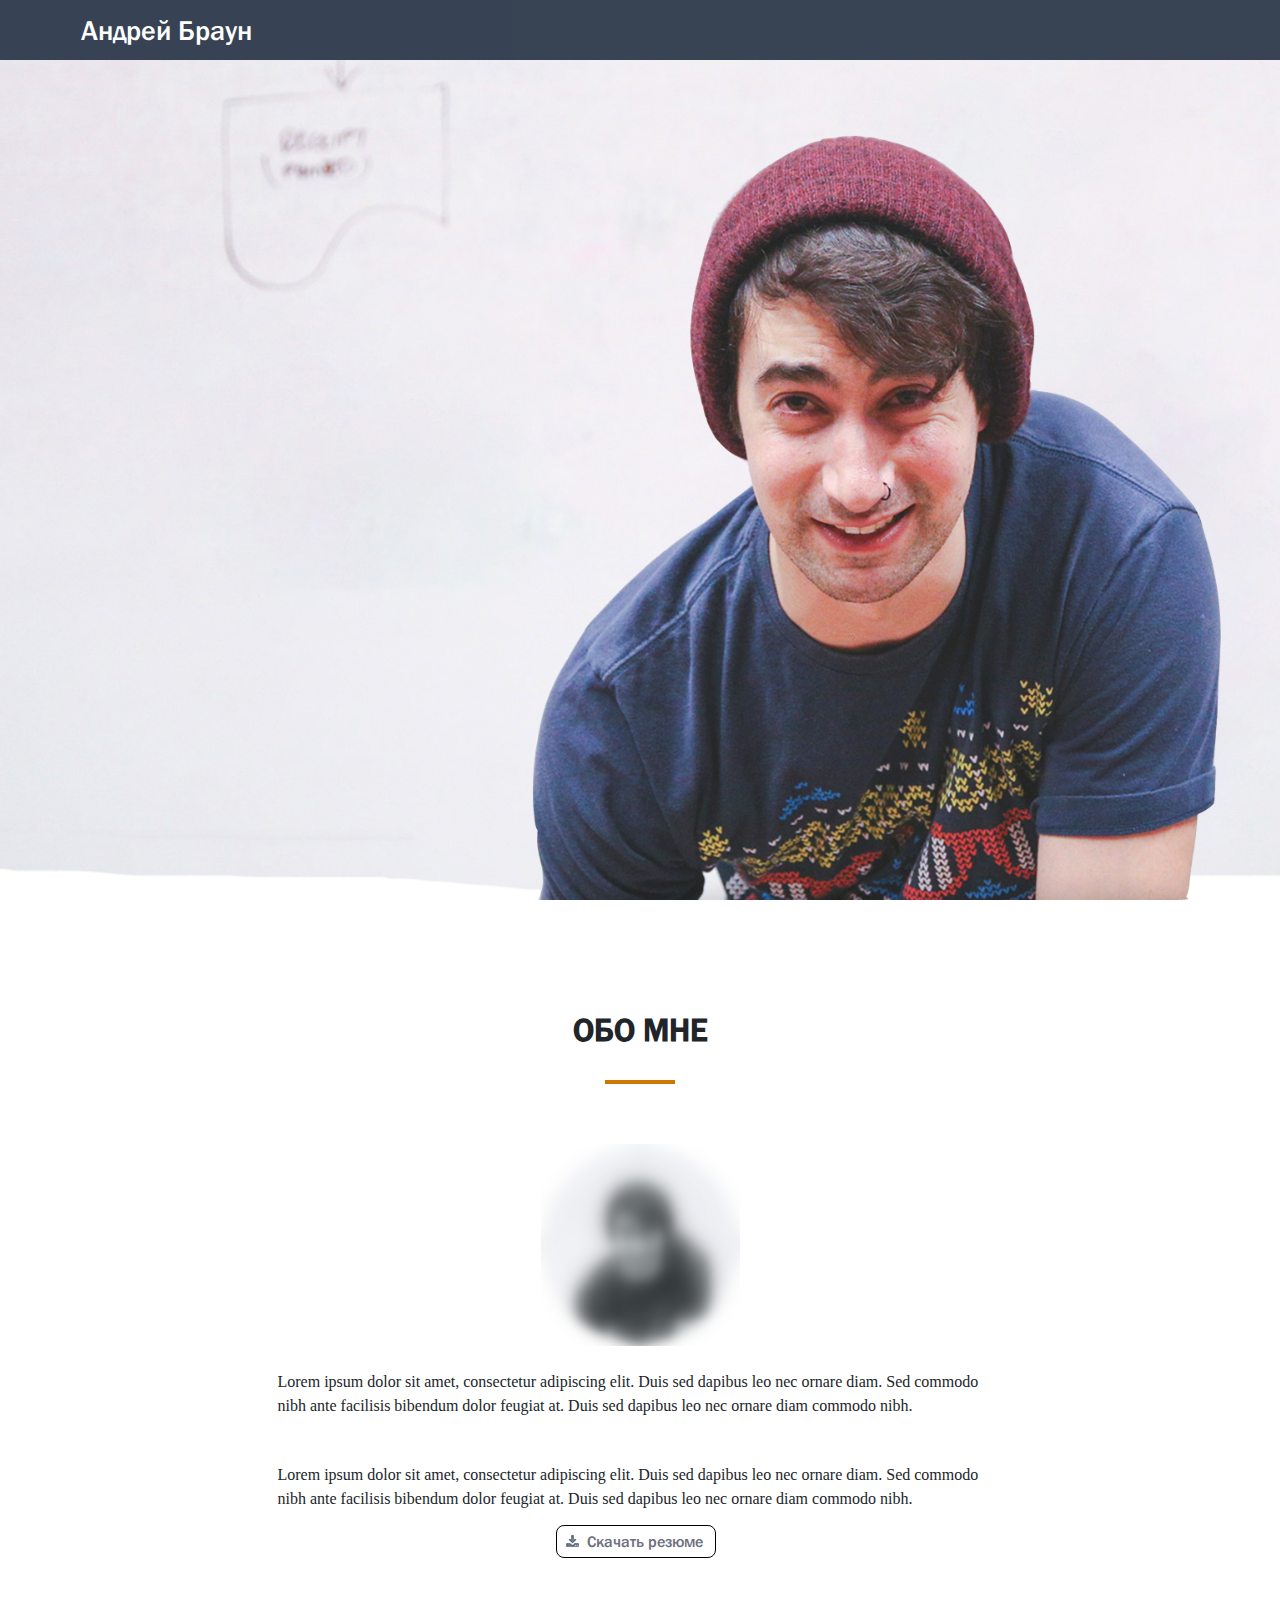
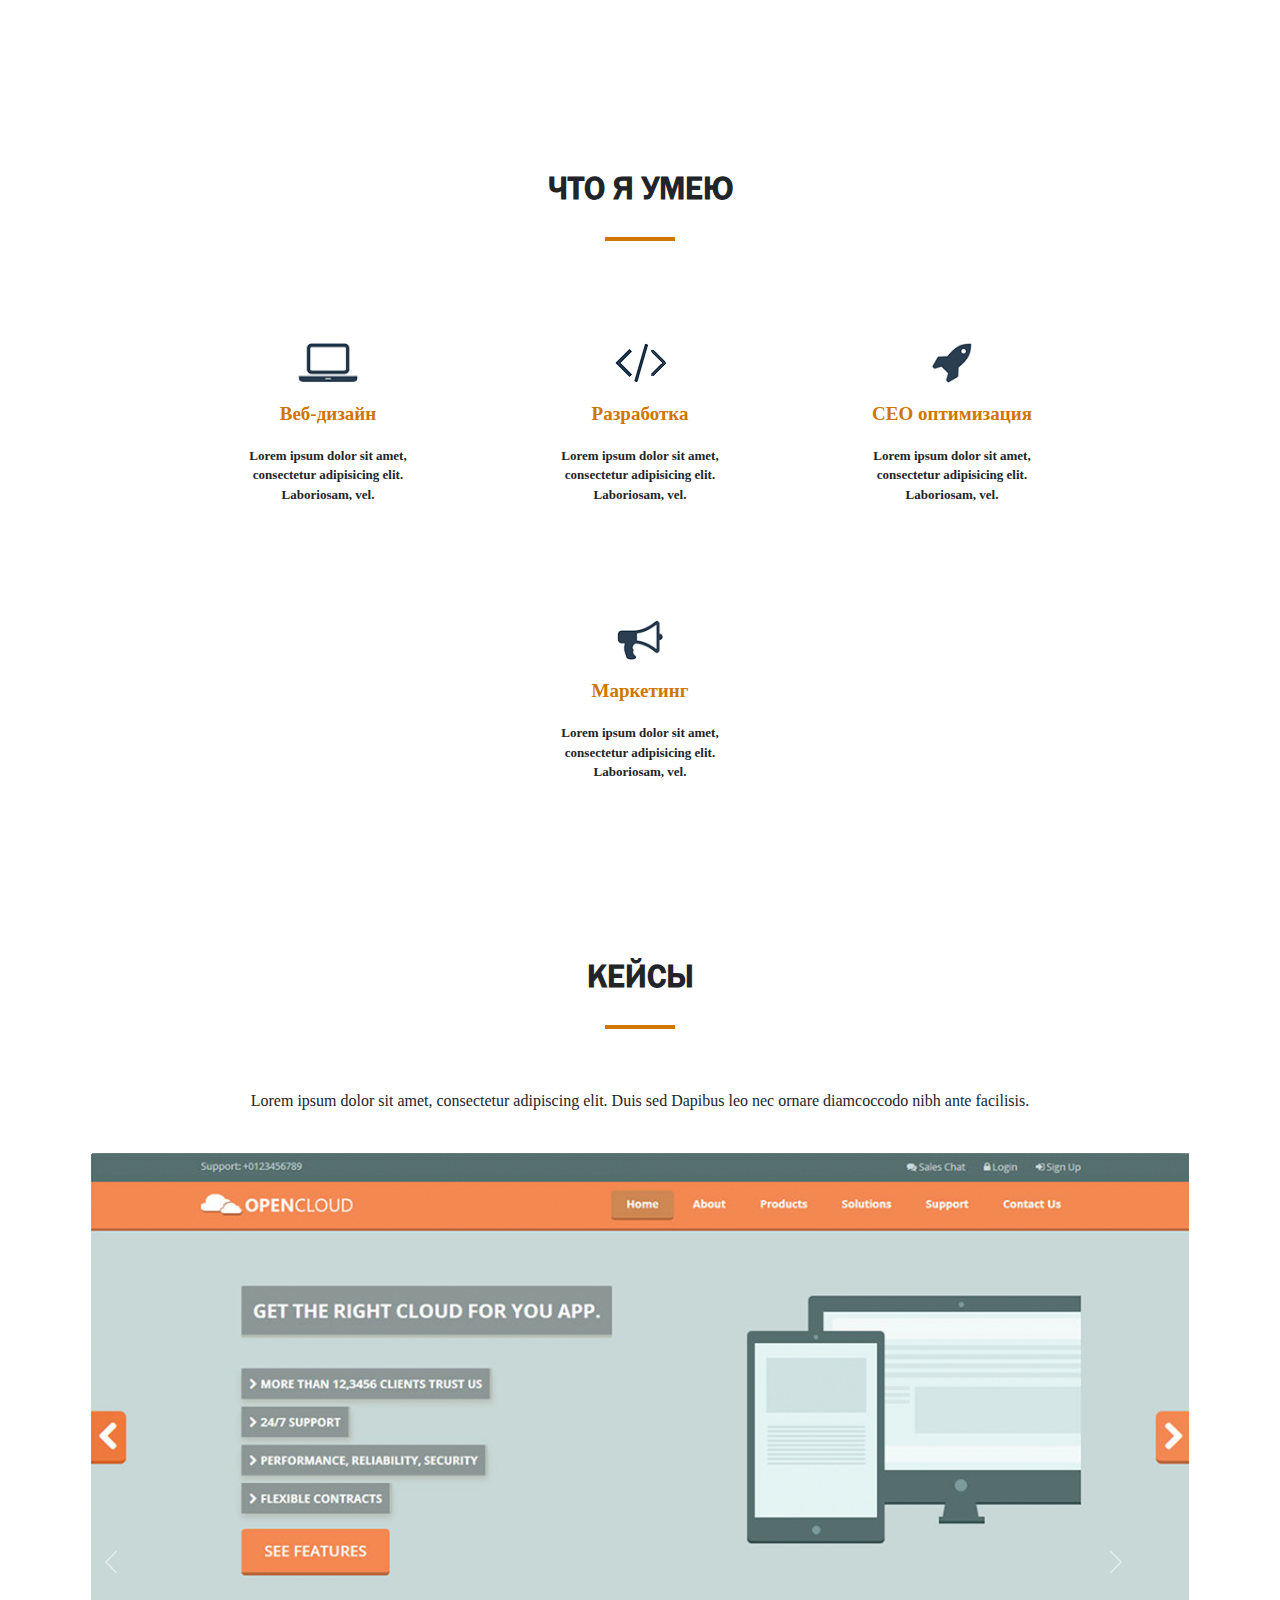
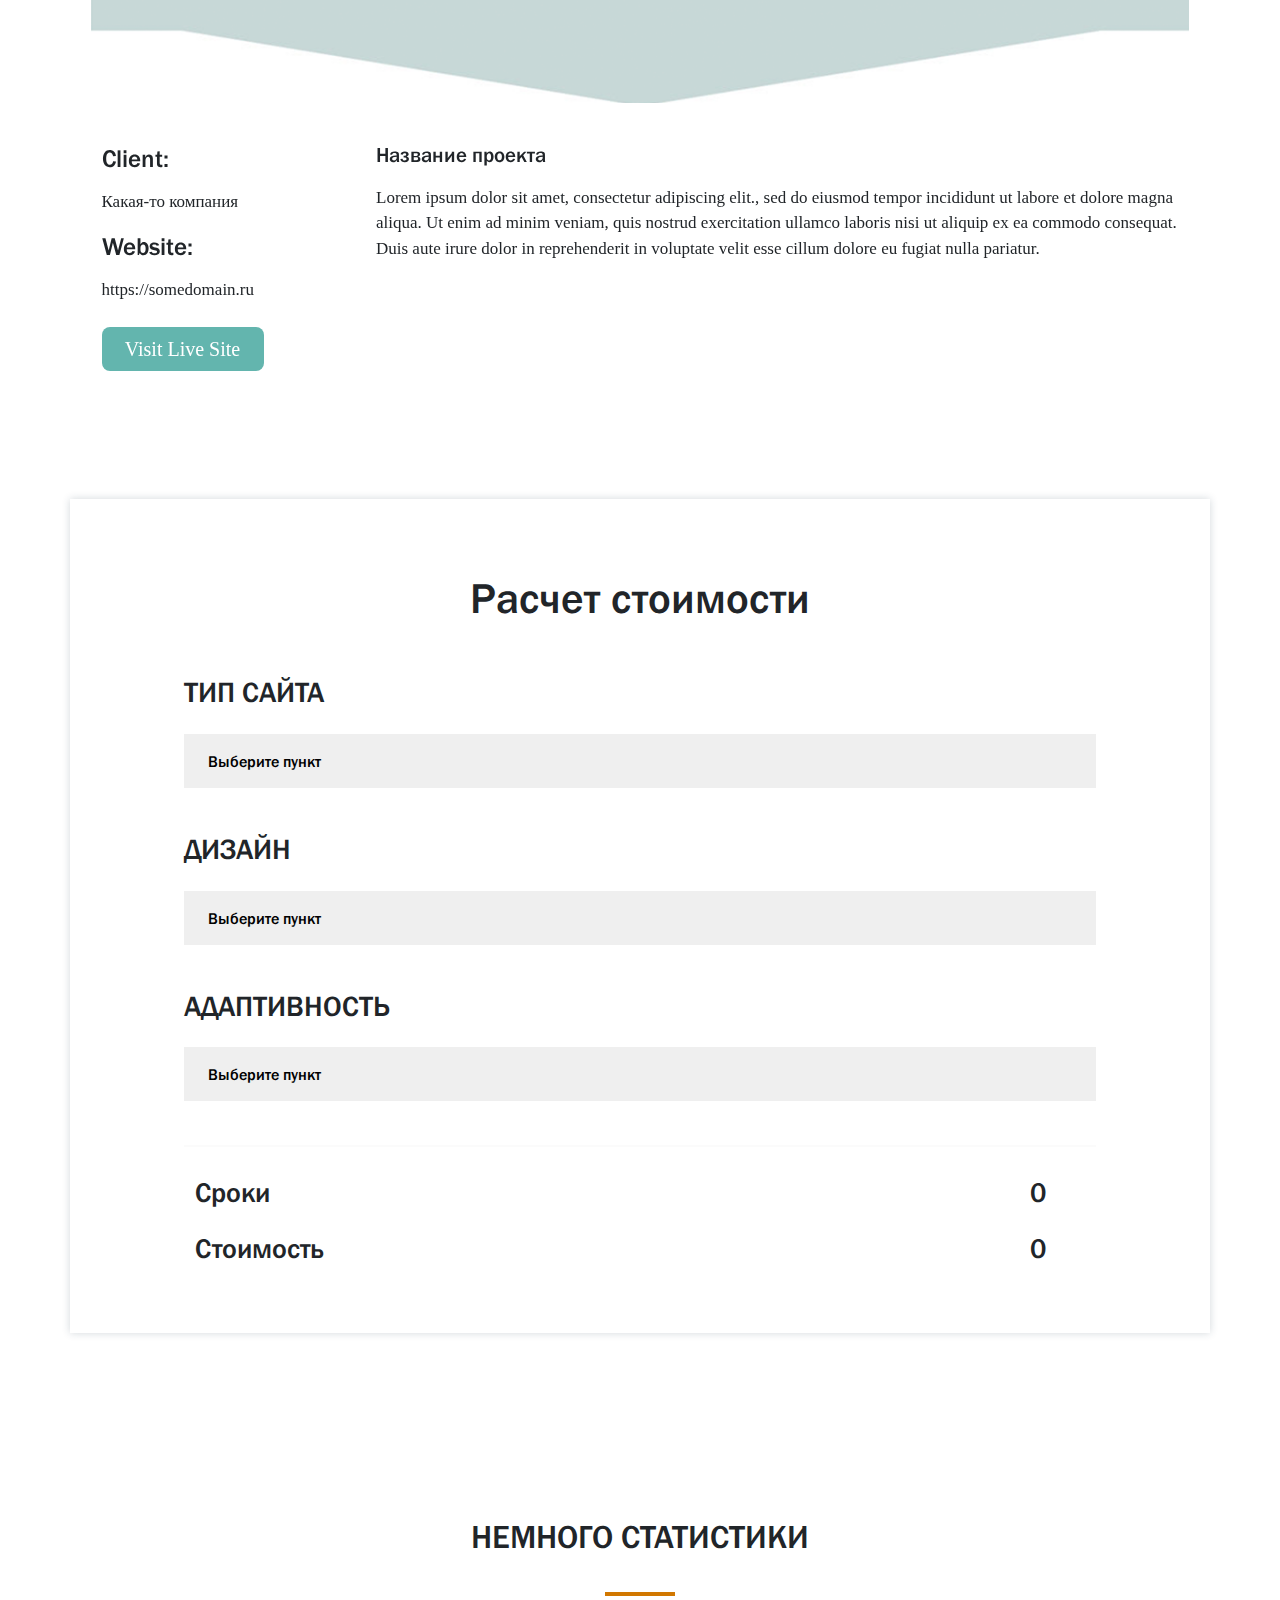
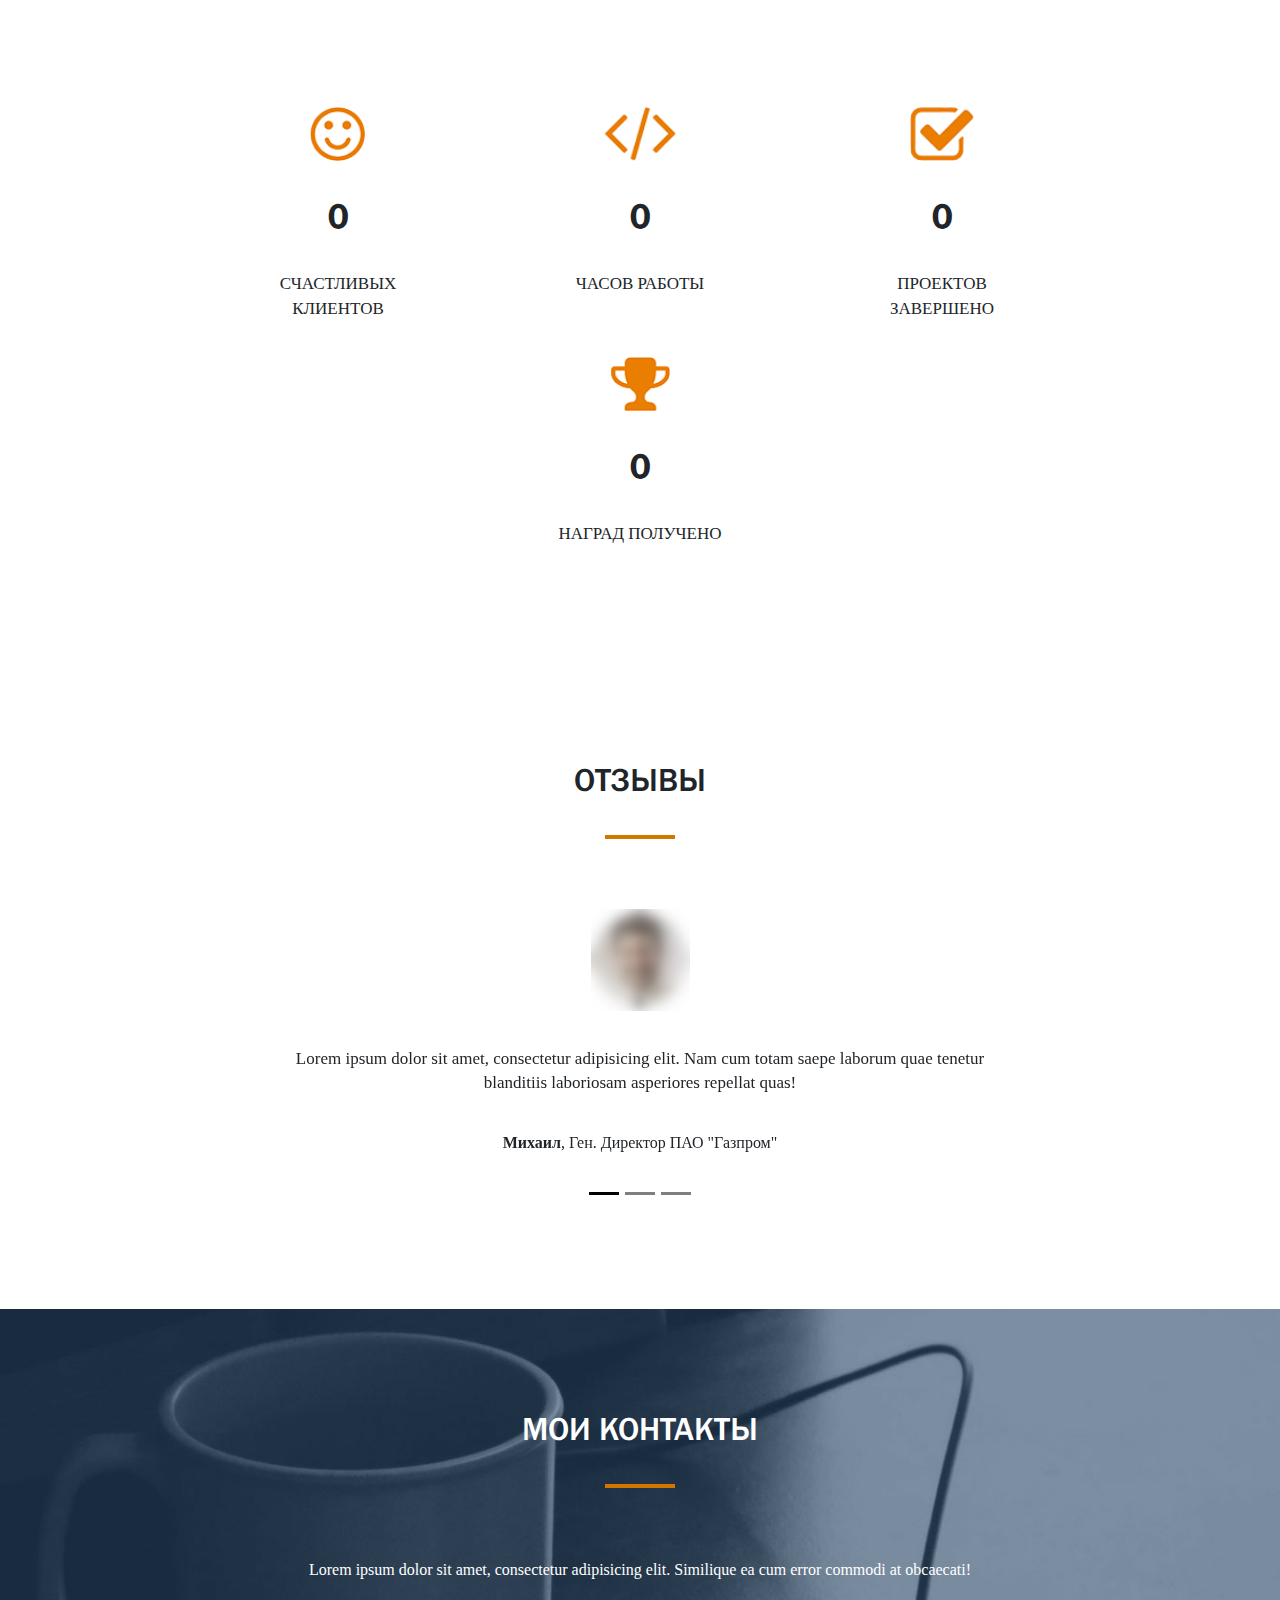
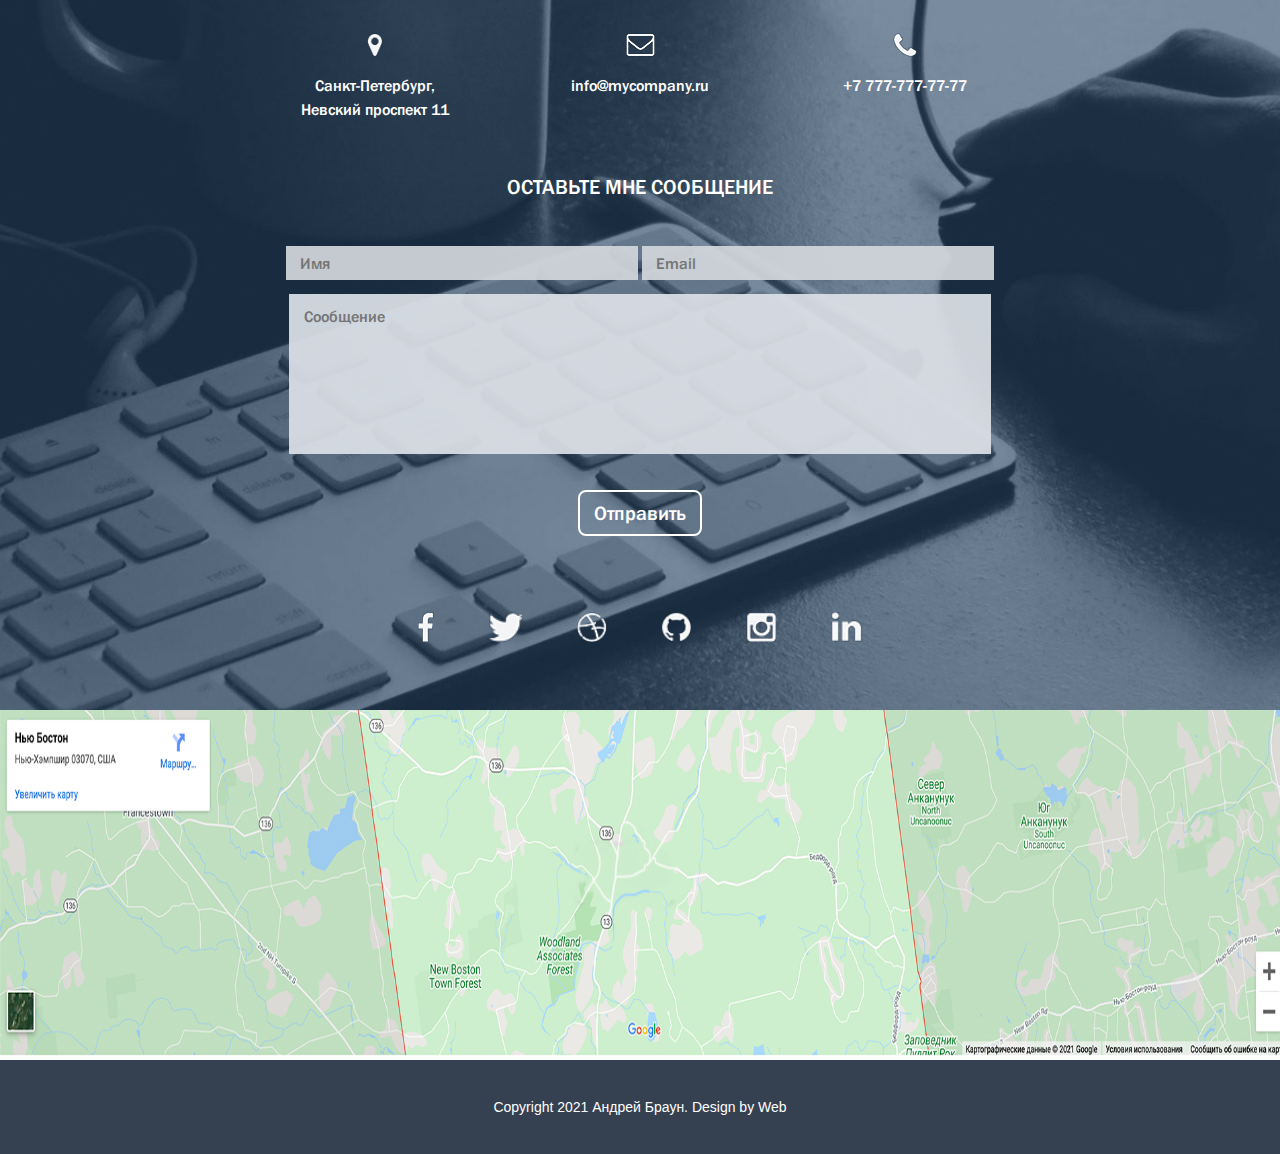
==== commit 0ab2b9d4: "Add files via upload" ====
--- a/SRC/Index.html
+++ b/SRC/Index.html
@@ -12,11 +12,19 @@
     <title>Андрей Браун веб-разработчик</title>
     <link rel="stylesheet" href="css/reset.css">
     <link rel="stylesheet" href="css/bootstrap.min.css">
+    <link rel="stylesheet" href="css/magnific-popup.css">
     <link rel="stylesheet" href="css/stayle.css">
     <link rel="stylesheet" href="css/loadstayle.min.css">
 </head>
 
 <body>
+  
+   <div class="preloader">
+        <p class="loading">Loading...</p>
+        <div class="loader">
+
+        </div>
+    </div>
     <header>
         <nav>
             <div class="container">
@@ -27,12 +35,12 @@
                     <div class="col-xxl-6 col-xl-7 col-lg-9 offset-xxl-4 offset-xl-2 px-0 d-none d-lg-block">
                         <div class="menu">
                             <ul>
-                                <li><a href="#">Обо мне</a></li>
-                                <li><a href="#">Услуги</a></li>
-                                <li><a href="#">Кейсы</a></li>
-                                <li><a href="#">Прайс</a></li>
-                                <li><a href="#">Отзывы</a></li>
-                                <li><a href="#">Контакты</a></li>
+                                <li><a href="#about_me">Обо мне</a></li>
+                                <li><a href="#skills">Услуги</a></li>
+                                <li><a href="#portfolio">Кейсы</a></li>
+                                <li><a href="#calculator">Прайс</a></li>
+                                <li><a href="#reviews">Отзывы</a></li>
+                                <li><a href="#contacts">Контакты</a></li>
                             </ul>
                         </div>
                     </div>
@@ -75,13 +83,13 @@
 
         </section>
 
-        <div class="about_me">
+        <div class="about_me section" id="about_me">
             <div class="about_me_container container">
                 <div class="row justify-content-center">
                     <div class="col-xxl-2 col-xl-3 col-lg-3 col-7 text-center">
                         <h2>Обо мне</h2>
                         <hr>
-                        <img src="img/myphoto.png" alt="">
+                        <img src="img/boy-off.png" data-src="img/boy.png">
                     </div>
                     <div class="row justify-content-center">
                         <div class="col-8 ">
@@ -101,14 +109,14 @@
                 </div>
             </div>
         </div>
-
-        <div class="skills">
+        <div class="skills section" id="skills">
             <div class="skills_container container">
                 <div class="row justify-content-center">
                     <div class="col-xxl-12 col-xl-3 col-lg-3 col-7 text-center">
                         <h2>Что я умею</h2>
                         <hr>
                     </div>
+                    <div class="animat show-animation">
                     <div class="row justify-content-center text-center">
                         <div class="skills_item col-10 mt-5">
                             <img src="img/pc.png" alt="">
@@ -130,12 +138,12 @@
                             <h3>Маркетинг</h3>
                             <p>Lorem ipsum dolor sit amet, consectetur adipisicing elit. Laboriosam, vel.</p>
                         </div>
-                    </div>
-                </div>
-            </div>
-        </div>
-
-        <div class="portfolio ">
+                    </div></div>
+                </div>
+            </div>
+        </div>
+
+        <div class="portfolio section" id="portfolio">
             <div class="portfolio_container container">
                 <div class="row justify-content-center">
                     <div class="col-xxl-12 col-xl-3 col-lg-3 col-7 text-center">
@@ -146,9 +154,17 @@
                         <div class="col-12">
                             <p class="portfolio_subscription text-center">Lorem ipsum dolor sit amet, consectetur adipiscing elit. Duis sed Dapibus leo nec ornare diamcoccodo nibh ante facilisis.</p>
                         </div>
-                        <img src="img/photo.png" alt=""> <!-- 32432235233512142 23523352332322323355535355-->
-                    </div>
-                    <div class="description_left container">
+                        
+                        <div id="carouselExampleIndicators" class="carousel slide" data-bs-ride="true">
+  <div class="carousel-indicators">
+    <button type="button" data-bs-target="#carouselExampleIndicators" data-bs-slide-to="0" class="active" aria-current="true" aria-label="Slide 1"></button>
+    <button type="button" data-bs-target="#carouselExampleIndicators" data-bs-slide-to="1" aria-label="Slide 2"></button>
+    <button type="button" data-bs-target="#carouselExampleIndicators" data-bs-slide-to="2" aria-label="Slide 3"></button>
+  </div>
+  <div class="carousel-inner">
+    <div class="carousel-item active">
+      <img src="img/photo.png" href="img/photo.png" class="d-block w-100" alt="...">
+      <div class="description_left container">
                         <div class="row justify-content-start">
                             <div class="cont_left col-6 col-xl-2 col-md-3 col-sm-4">
                                 <h3>Client:</h3>
@@ -167,10 +183,68 @@
 
                         </div>
                     </div>
-                </div>
-            </div>
-        </div>
-        <div class="calculator">
+    </div>
+    <div class="carousel-item">
+      <img src="img/photo.png" href="img/photo.png" class="d-block w-100" alt="...">
+      <div class="description_left container">
+                        <div class="row justify-content-start">
+                            <div class="cont_left col-6 col-xl-2 col-md-3 col-sm-4">
+                                <h3>Client:</h3>
+                                <p>Какая-то компания</p>
+                                <h3>Website:</h3>
+                                <p>https://somedomain.ru</p>
+                                <a href="#">Visit Live Site</a>
+                            </div>
+                            <div class="col-1"></div>
+                            <div class="cont-riht col-12 col-xl-9 col-lg-8 col-md-8">
+                                <h4>Название проекта</h4>
+                                <p>Lorem ipsum dolor sit amet, consectetur adipiscing elit., sed do eiusmod tempor incididunt ut labore et dolore magna
+                                    aliqua. Ut enim ad minim veniam, quis nostrud exercitation ullamco laboris nisi ut aliquip ex ea commodo consequat.
+                                    Duis aute irure dolor in reprehenderit in voluptate velit esse cillum dolore eu fugiat nulla pariatur.</p>
+                            </div>
+
+                        </div>
+                    </div>
+    </div>
+    <div class="carousel-item">
+      <img src="img/photo.png" href="img/photo.png" class="d-block w-100" alt="...">
+      <div class="description_left container">
+                        <div class="row justify-content-start">
+                            <div class="cont_left col-6 col-xl-2 col-md-3 col-sm-4">
+                                <h3>Client:</h3>
+                                <p>Какая-то компания</p>
+                                <h3>Website:</h3>
+                                <p>https://somedomain.ru</p>
+                                <a href="#">Visit Live Site</a>
+                            </div>
+                            <div class="col-1"></div>
+                            <div class="cont-riht col-12 col-xl-9 col-lg-8 col-md-8">
+                                <h4>Название проекта</h4>
+                                <p>Lorem ipsum dolor sit amet, consectetur adipiscing elit., sed do eiusmod tempor incididunt ut labore et dolore magna
+                                    aliqua. Ut enim ad minim veniam, quis nostrud exercitation ullamco laboris nisi ut aliquip ex ea commodo consequat.
+                                    Duis aute irure dolor in reprehenderit in voluptate velit esse cillum dolore eu fugiat nulla pariatur.</p>
+                            </div>
+
+                        </div>
+                    </div>
+    </div>
+  </div>
+  <button class="carousel-control-prev" type="button" data-bs-target="#carouselExampleIndicators" data-bs-slide="prev">
+    <span class="carousel-control-prev-icon" aria-hidden="true"></span>
+    <span class="visually-hidden">Предыдущий</span>
+  </button>
+  <button class="carousel-control-next" type="button" data-bs-target="#carouselExampleIndicators" data-bs-slide="next">
+    <span class="carousel-control-next-icon" aria-hidden="true"></span>
+    <span class="visually-hidden">Следующий</span>
+  </button>
+</div>
+                        
+                    </div>
+                    
+                </div>
+            </div>
+        </div>
+        <div class="calculator section" id="calculator">
 
             <div class="calculator_container container">
 
@@ -183,25 +257,25 @@
                         <div class="col-10">
                             <h3>Тип Сайта</h3>
 
-                            <select class="mySelect col-12" name="type" id="typeSite">
-                                <option value="1" selected disabled>Выберите пункт</option>
-                                <option value="2">Сайт-визитка</option>
-                                <option value="3">Корпоративный сайт</option>
-                                <option value="4">Интернет-магазин</option>
+                            <select id="select1" class="mySelect col-12" name="type" id="typeSite">
+                                <option value="0" days="0" selected disabled>Выберите пункт</option>
+                                <option value="200" days="1">Сайт-визитка</option>
+                                <option value="300" days="3">Корпоративный сайт</option>
+                                <option value="400" days="4">Интернет-магазин</option>
                             </select>
                             <h3>Дизайн</h3>
-                            <select class="mySelect col-12" name="type" id="typeSite">
-                                <option value="1" selected disabled>Выберите пункт</option>
-                                <option value="2">Шаблонный</option>
-                                <option value="3">Уникальный</option>
-                                <option value="4">WOW-Дизайн</option>
+                            <select id="select2" class="mySelect col-12" name="type" id="typeSite">
+                                <option value="0" days="0" selected disabled>Выберите пункт</option>
+                                <option value="200" days="2">Шаблонный</option>
+                                <option value="350" days="3">Уникальный</option>
+                                <option value="420" days="4">WOW-Дизайн</option>
                             </select>
                             <h3>Адаптивность</h3>
-                            <select class="mySelect col-12" name="type" id="typeSite">
-                                <option value="1" selected disabled>Выберите пункт</option>
-                                <option value="2">Только ПК</option>
-                                <option value="3">Только мобильный сайт</option>
-                                <option value="4">ПК + Мобильный</option>
+                            <select id="select3" class="mySelect col-12" name="type" id="typeSite">
+                                <option value="0" days="0" selected disabled>Выберите пункт</option>
+                                <option value="200" days="1">Только ПК</option>
+                                <option value="280" days="1">Только мобильный сайт</option>
+                                <option value="400" days="2">ПК + Мобильный</option>
                             </select>
                             <hr>
                             <div class="calculator_footer">
@@ -239,22 +313,22 @@
                        <div class="row justify-content-center">
                         <div class="statistic_item margin-right col-10 col-xl-1 col-md-3 mt-4">
                             <img src="img/logo1.png" alt="">
-                            <h3>120</h3>
+                            <h3 data-num="120" class="number">0</h3>
                             <p>Счастливых клиентов</p>
                         </div>
                         <div class="statistic_item margin-right col-10 col-xl-1 col-md-3 mt-4">
                             <img src="img/logo2.png" alt="">
-                            <h3>4600</h3>
+                            <h3 data-num="4600" class="number">0</h3>
                             <p>Часов работы</p>
                         </div>
                         <div class="statistic_item margin-right col-10 col-xl-1 col-md-3 mt-4">
                             <img src="img/logo3.png" alt="">
-                            <h3>340</h3>
+                            <h3 data-num="340" class="number">0</h3>
                             <p>Проектов завершено</p>
                         </div>
                         <div class="statistic_item fourth col-10 col-xl-1 col-md-3 mt-4">
                             <img src="img/logo4.png" alt="">
-                            <h3>23</h3>
+                            <h3 data-num="23" class="number">0</h3>
                             <p>Наград получено</p>
                         </div>
                     </div>
@@ -265,15 +339,26 @@
         </div>
 
 
-        <div class="reviews">
+        <div class="reviews section" id="reviews">
             <div class="reviews_container container">
-                <div class="row justify-content-center">
-                    <div class="col-xxl-2 col-xl-3 col-lg-3 col-7 text-center">
+              <div class="row justify-content-center">
+               <div class="col-xxl-2 col-xl-3 col-lg-3 col-7 text-center">
                         <h2>Отзывы</h2>
                         <hr>
                     </div>
+                    </div>
+               <div id="carouselExampleDark" class="carousel carousel-dark slide" data-bs-ride="carousel">
+  <div class="carousel-indicators">
+    <button type="button" data-bs-target="#carouselExampleDark" data-bs-slide-to="0" class="active" aria-current="true" aria-label="Slide 1"></button>
+    <button type="button" data-bs-target="#carouselExampleDark" data-bs-slide-to="1" aria-label="Slide 2"></button>
+    <button type="button" data-bs-target="#carouselExampleDark" data-bs-slide-to="2" aria-label="Slide 3"></button>
+  </div>
+  <div class="carousel-inner">
+    <div class="carousel-item active" data-bs-interval="10000">
+      <div class="row justify-content-center">
+                    
                     <div class="review">
-                        <img src="img/mihail.png" alt="">
+                        <img src="img/mihail-off.png" data-src="img/mihail.png">
                         <div class="row justify-content-center">
                             <div class="col-8 ">
                                 <p class="review_text">Lorem ipsum dolor sit amet, consectetur adipisicing elit. Nam cum totam saepe laborum quae tenetur blanditiis laboriosam asperiores repellat quas!</p>
@@ -282,10 +367,45 @@
                         </div>
                     </div>
                 </div>
-            </div>
-        </div>
-
-        <div class="contacts">
+    </div>
+    <div class="carousel-item" data-bs-interval="2000">
+      <div class="row justify-content-center">
+                    
+                    <div class="review">
+                        <img src="img/mihail.png" data-src="img/mihail.png">
+                        <div class="row justify-content-center">
+                            <div class="col-8 ">
+                                <p class="review_text">Lorem ipsum dolor sit amet, consectetur adipisicing elit. Nam cum totam saepe laborum quae tenetur blanditiis laboriosam asperiores repellat quas!</p>
+                                <p class="review_author"> <span>Михаил</span>, Ген. Директор ПАО "Газпром"</p>
+                            </div>
+                        </div>
+                    </div>
+                </div>
+    </div>
+    <div class="carousel-item">
+     <div class="row justify-content-center">
+                    
+                    <div class="review">
+                        <img src="img/mihail.png" data-src="img/mihail.png">
+                        <div class="row justify-content-center">
+                            <div class="col-8 ">
+                                <p class="review_text">Lorem ipsum dolor sit amet, consectetur adipisicing elit. Nam cum totam saepe laborum quae tenetur blanditiis laboriosam asperiores repellat quas!</p>
+                                <p class="review_author"> <span>Михаил</span>, Ген. Директор ПАО "Газпром"</p>
+                            </div>
+                        </div>
+                    </div>
+                </div>
+    </div>
+  </div>
+  
+</div>
+               
+               
+                
+            </div>
+        </div>
+
+        <div class="contacts section" id="contacts">
             <div class="contacts_container container">
                 <div class="row justify-content-center">
                     <div class="col-12 text-center">
@@ -350,16 +470,12 @@
             </div>
         </footer>
     </main>
-    <div class="preloader">
-        <p class="loading">Loading...</p>
-        <div class="loader">
-
-        </div>
-    </div>
-
 
     <script src="js/bootstrap.bundle.min.js"></script>
-
+    <script src="js/jquery-3.6.1.min.js"></script>
+    <script src="js/jquery.magnific-popup.min.js"></script>
+    <script src="js/calc.js"></script>
+    <script src="js/numcount.js"></script>
 </body>
 
 </html>
--- a/SRC/css/stayle.css
+++ b/SRC/css/stayle.css
@@ -104,7 +104,11 @@
     }
 }
 
-.menu li a{ /*после посищения ссылки в меню :visited не помгоает*/
+.menu li a.active{
+    color: gold;
+}
+
+.menu li a { /*после посищения ссылки в меню :visited не помгоает*/
     color: white;
     text-decoration: none;
     font-family: 'Franklin_Gothic';
@@ -117,7 +121,7 @@
     display: inline-block;
 }
 
-.menu li a:active{    /*нажатие на ссылки меню- - - - - - - - -- --*/
+.menu li a:active{    /*нажатие на ссылки меню*/
     transform: scale(1.2);
     color: gold;
     transition: all 0.1s;
@@ -361,6 +365,22 @@
     margin: 0 56px 60px;
 }
 
+.carousel-control-prev{
+    width: 60px;
+    
+}
+
+.carousel-indicators{
+     bottom: -50px;
+}
+.animat{
+    opacity: 0;
+}
+
+.animat.show-animation{
+    opacity: 1;
+    transition: opacity 2s;
+}
 
 .portfolio_container h2{
     font-size: 33px;
@@ -556,7 +576,18 @@
     font-weight: 800;
     margin: 34px 0;
 }
-
+/*----------попытка сделать бегающие цифры-------*/
+/*
+.number{
+    opacity: 0.2;
+}
+
+.viz{
+    opacity: 1;
+    transition: 1s;
+}
+*/
+/*-----------------*/
 .statistic_item p{
     font-size: 17px;
     text-transform: uppercase;
@@ -573,7 +604,6 @@
 }
 
 .reviews_container{
-    margin-top: 110px;
     margin: 0 auto;
     padding-bottom: 140px;
 }
--- a/SRC/css/loadstayle.min.css
+++ b/SRC/css/loadstayle.min.css
@@ -1,4 +1,4 @@
-/*загрузка сайта.. запуск: добавить слеш "/" и заработает. после обновить сайт --/-/-/-->*
+/*загрузка сайта.. запуск: добавить слеш "/" и заработает. после обновить сайт --/-/-/-->*/
 
 .preloader{            
     position: fixed;
@@ -61,4 +61,3 @@
 
 
 
-
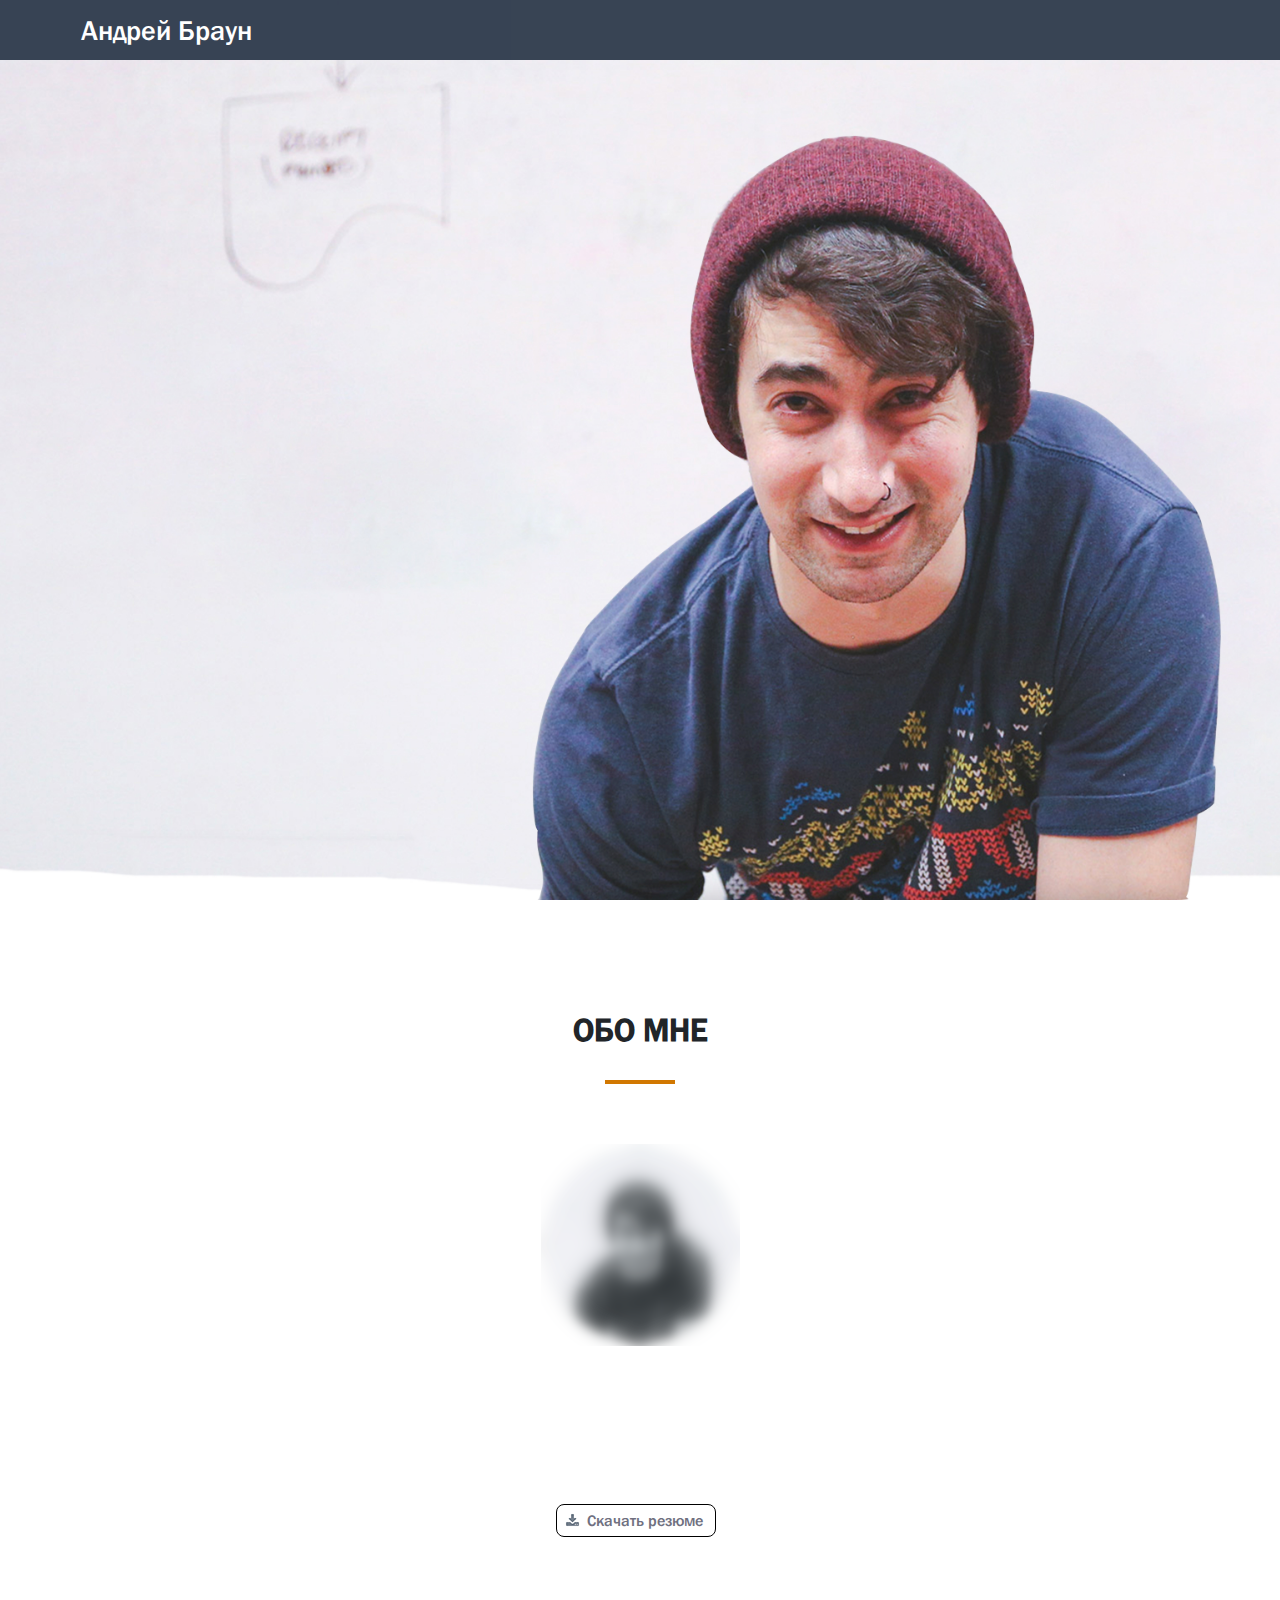
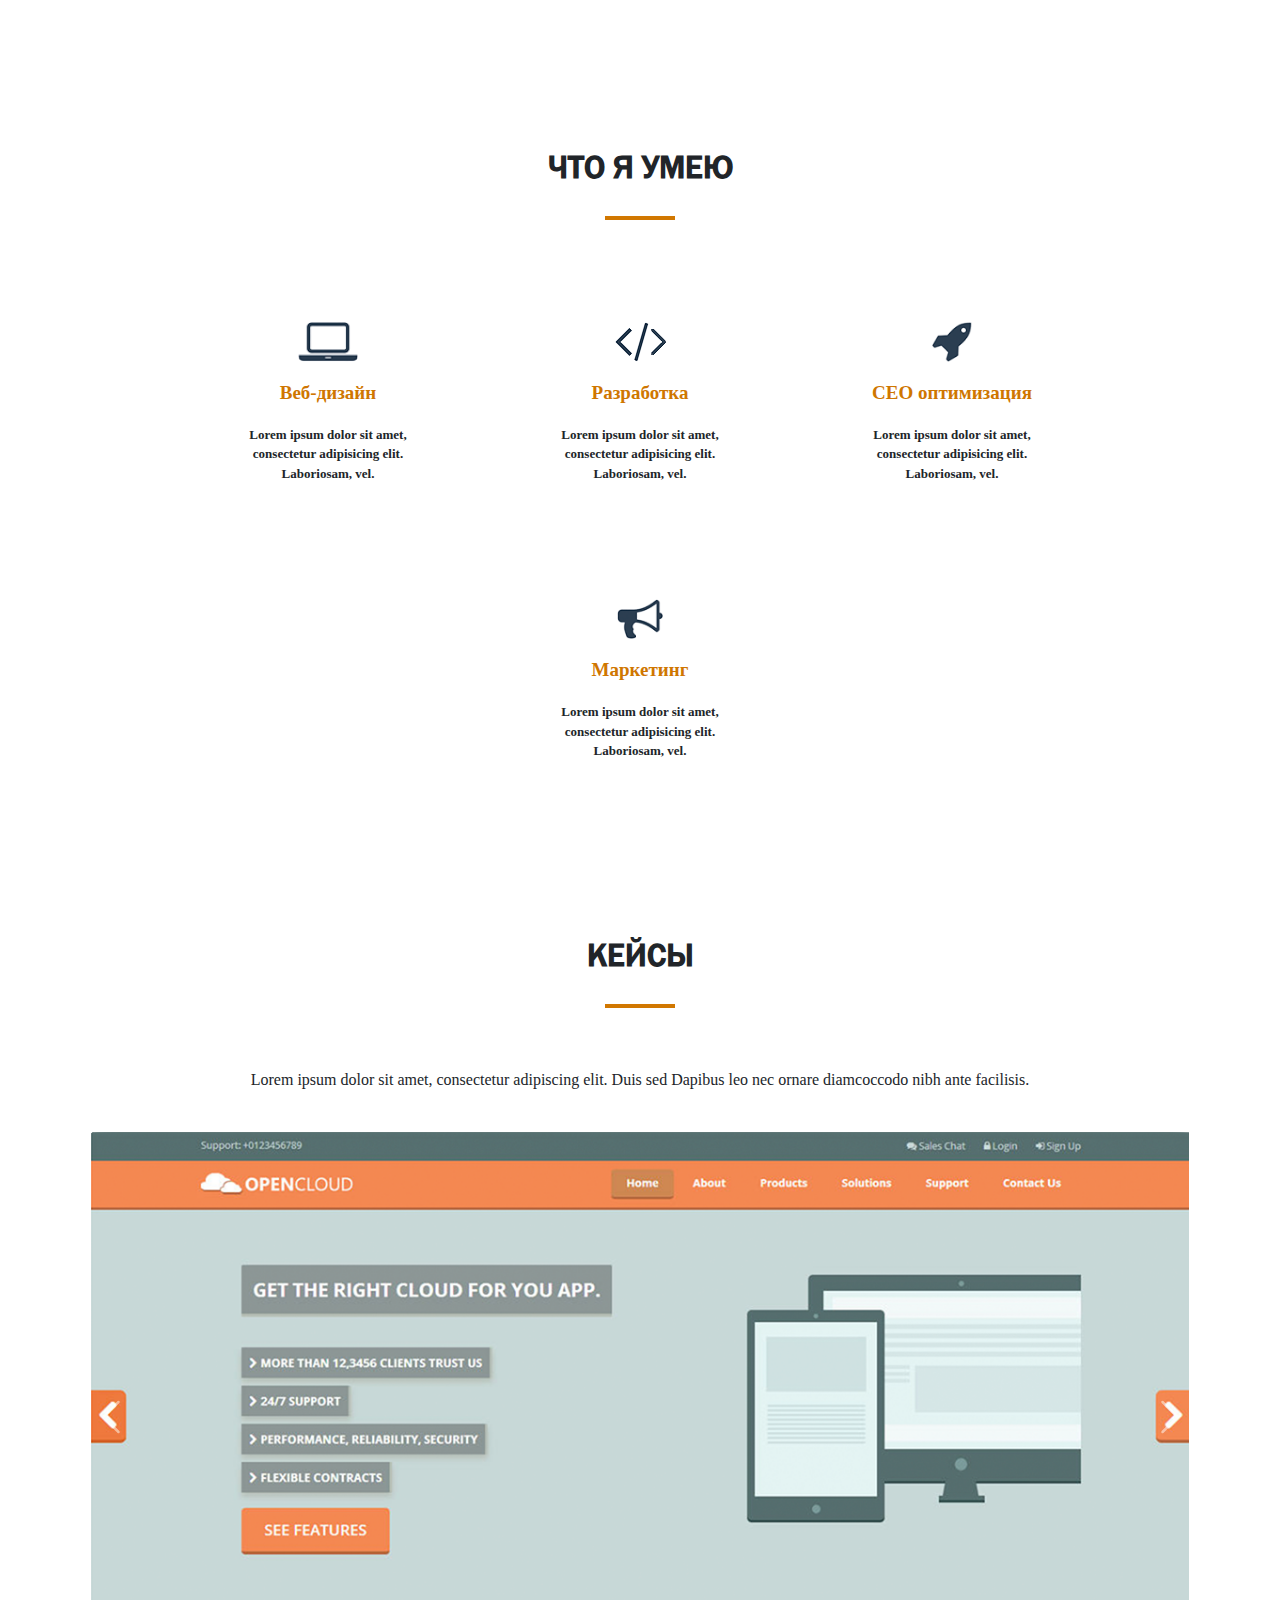
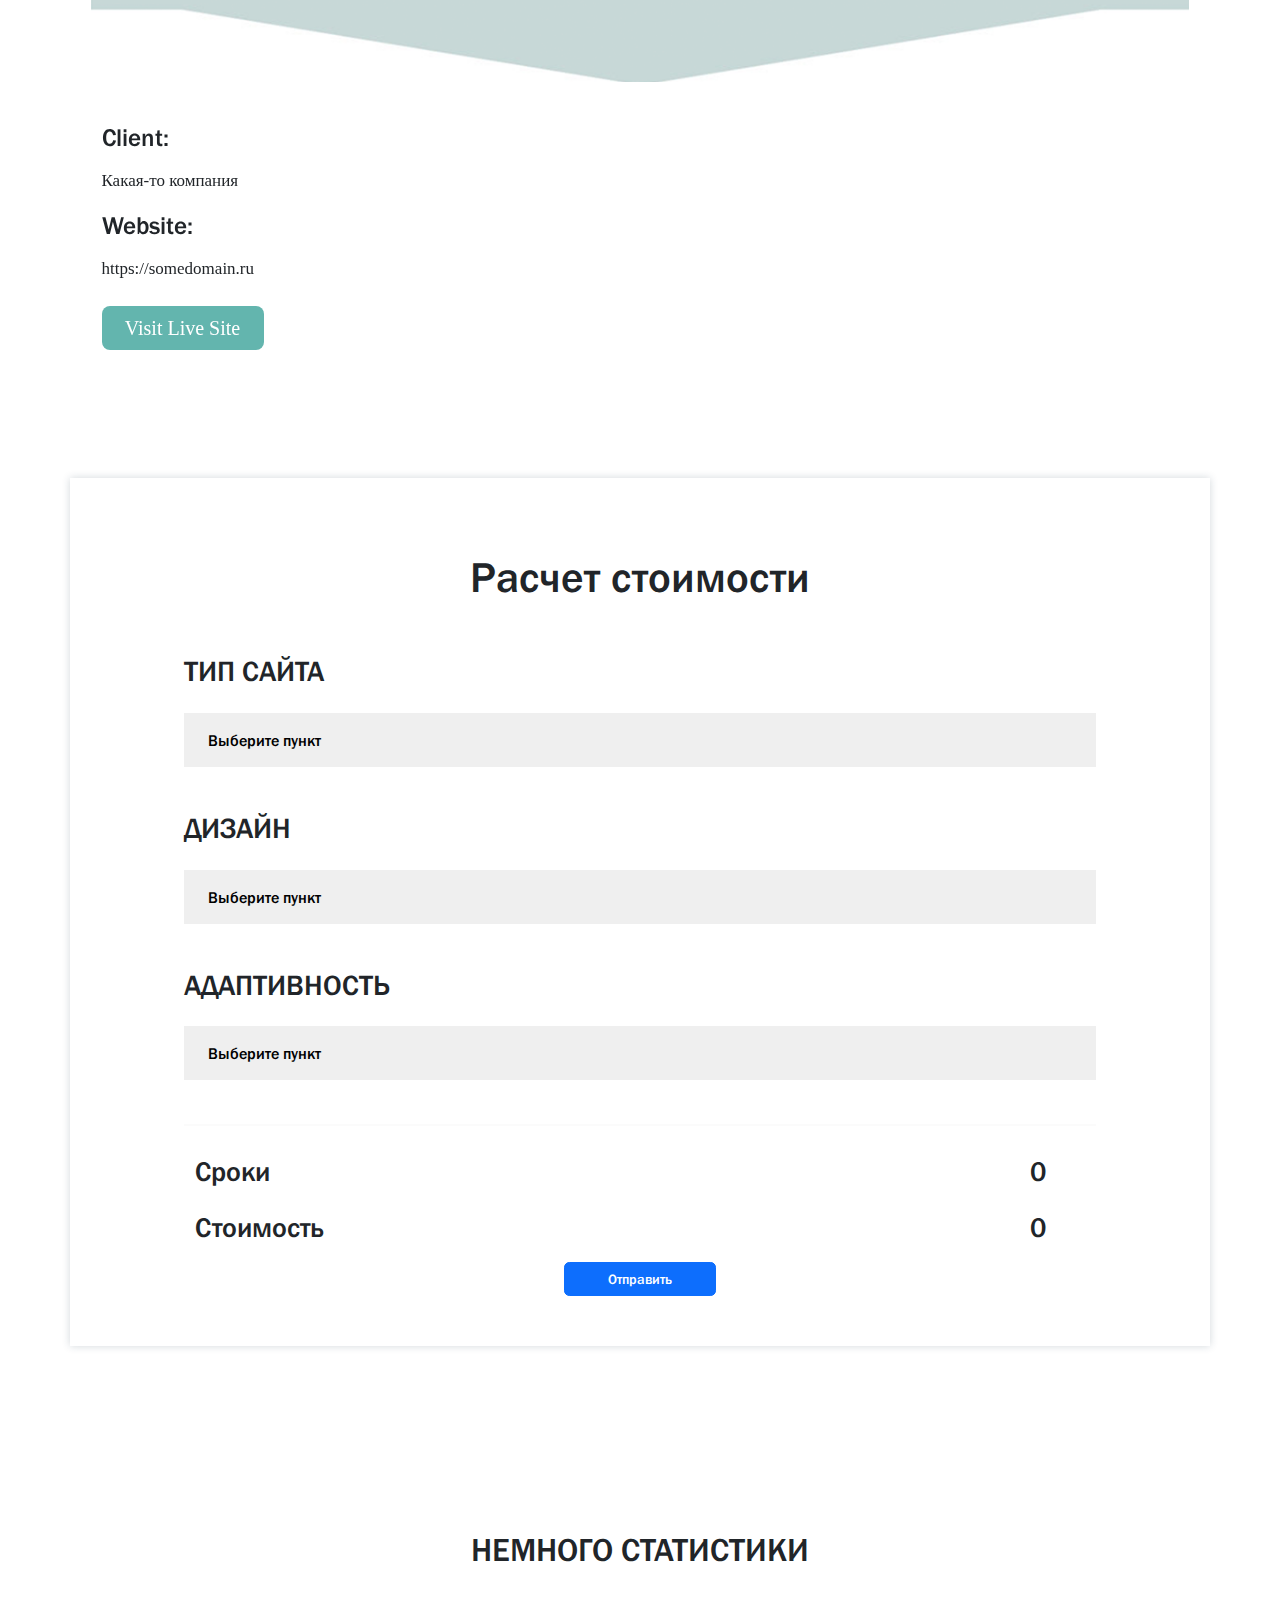
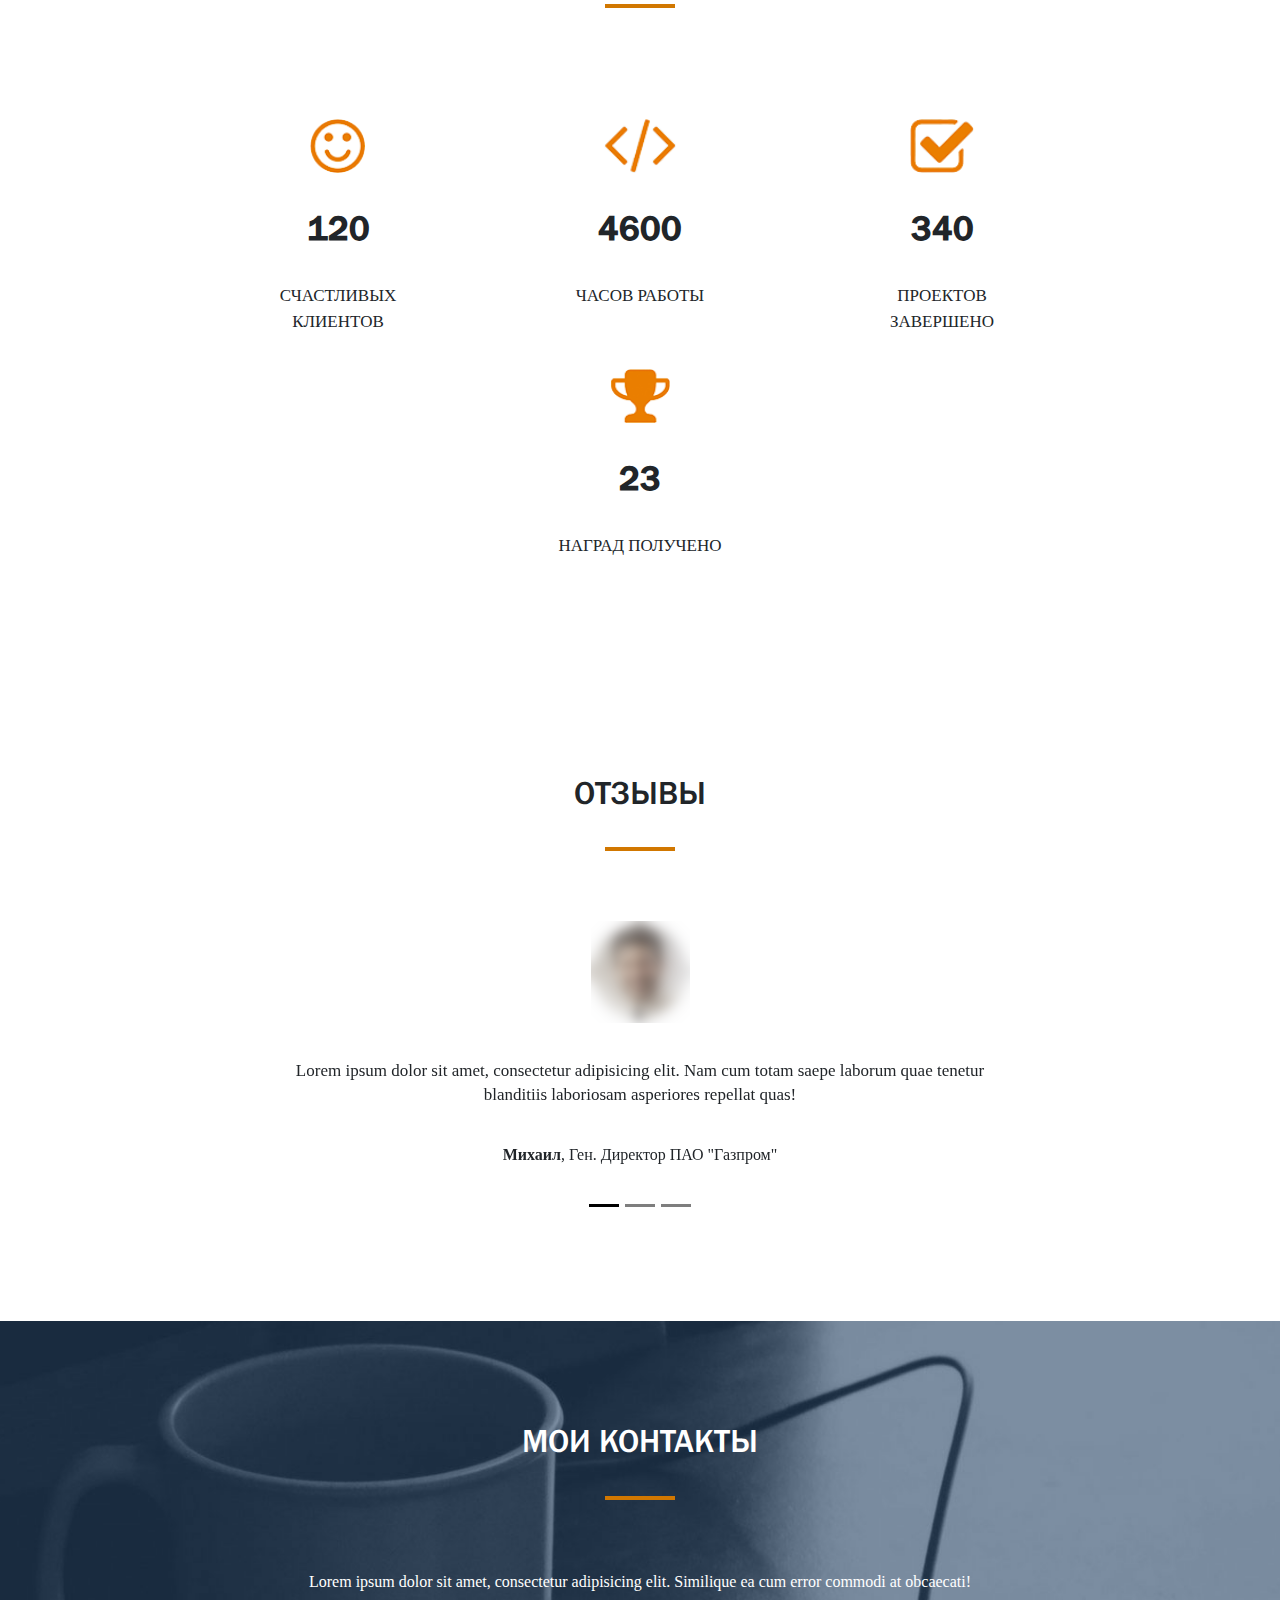
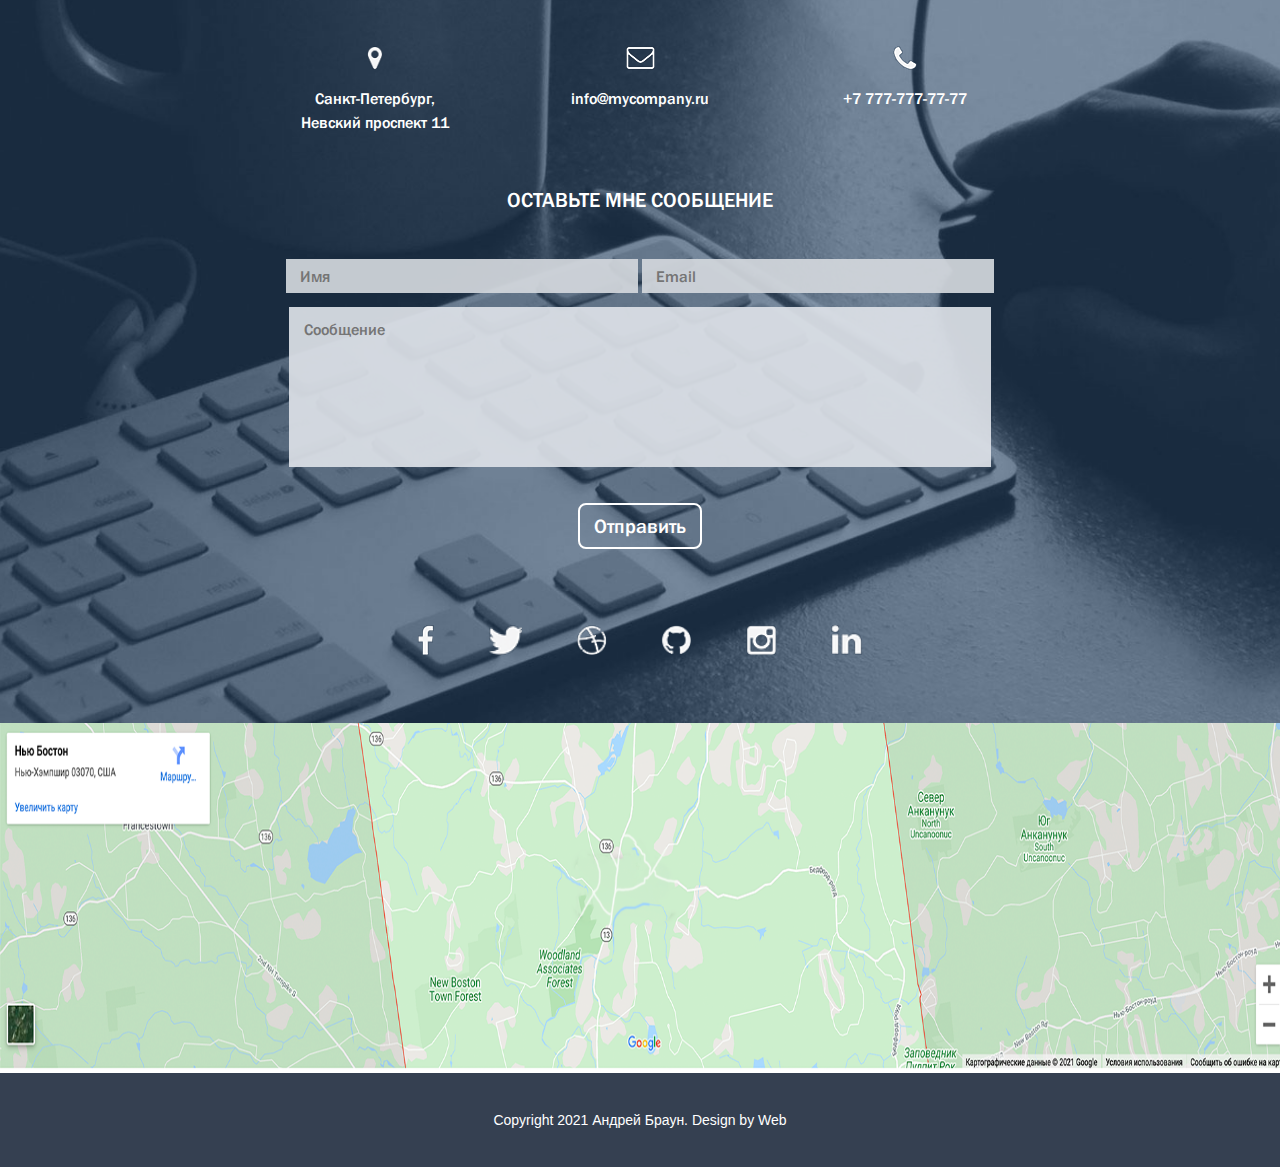
==== commit cb9b8952: "Add files via upload" ====
--- a/SRC/Index.html
+++ b/SRC/Index.html
@@ -65,7 +65,26 @@
             </div>
         </nav>
     </header>
-
+    
+   <div class="modal fade" id="myModal" tabindex="-1" aria-labelledby="exampleModalLabel" aria-hidden="true">
+        <div class="modal-dialog modal-dialog-centered">
+            <div class="modal-content">
+                <div class="modal-header">
+                    <h5 class="modal-title" id="exampleModalLabel"><span class="texthz">!!!ВЫГОДНОЕ ПРЕДЛОЖЕНИЕ!!!</span></h5>
+                    <button type="button" class="btn-close" data-bs-dismiss="modal" aria-label="Закрыть"></button>
+                </div>
+                <div class="modal-body">
+                    Только сегодня действует <span class="timered">скидка 25%</span> на разработку любого сайта!  
+                    Оставьте свои контактные данные и получите <span class="timered">скидку</span>!!!<div class="timered">Осталось --:--:--!!!</div>
+                </div>
+                <div class="modal-footer">
+                    <button type="button" class="btn btn-secondary" data-bs-dismiss="modal">Закрыть</button>
+                    <button type="button" class="btn btn-primary">Получить</button>
+                </div>
+            </div>
+        </div>
+    </div>
+    
     <main>
         <section class="main">
             <div class="container h-100">
@@ -82,21 +101,20 @@
             </div>
 
         </section>
-
         <div class="about_me section" id="about_me">
             <div class="about_me_container container">
                 <div class="row justify-content-center">
                     <div class="col-xxl-2 col-xl-3 col-lg-3 col-7 text-center">
                         <h2>Обо мне</h2>
                         <hr>
-                        <img src="img/boy-off.png" data-src="img/boy.png">
+                        <img class="animatimg" src="img/boy-off.png" data-src="img/myphoto.png">
                     </div>
                     <div class="row justify-content-center">
                         <div class="col-8 ">
 
-                            <p class="firstText">Lorem ipsum dolor sit amet, consectetur adipiscing elit. Duis sed dapibus leo nec ornare diam. Sed commodo nibh ante
+                            <p class="animat" class="firstText">Lorem ipsum dolor sit amet, consectetur adipiscing elit. Duis sed dapibus leo nec ornare diam. Sed commodo nibh ante
                                 facilisis bibendum dolor feugiat at. Duis sed dapibus leo nec ornare diam commodo nibh.</p>
-                            <p class="secondText">Lorem ipsum dolor sit amet, consectetur adipiscing elit. Duis sed dapibus leo nec ornare diam. Sed commodo nibh ante
+                            <p class="animat" class="secondText">Lorem ipsum dolor sit amet, consectetur adipiscing elit. Duis sed dapibus leo nec ornare diam. Sed commodo nibh ante
                                 facilisis bibendum dolor feugiat at. Duis sed dapibus leo nec ornare diam commodo nibh.</p>
 
                         </div>
@@ -142,7 +160,6 @@
                 </div>
             </div>
         </div>
-
         <div class="portfolio section" id="portfolio">
             <div class="portfolio_container container">
                 <div class="row justify-content-center">
@@ -163,7 +180,7 @@
   </div>
   <div class="carousel-inner">
     <div class="carousel-item active">
-      <img src="img/photo.png" href="img/photo.png" class="d-block w-100" alt="...">
+      <img class="image-link col-12" src="img/photo.png" href="img/photo.png" alt="...">
       <div class="description_left container">
                         <div class="row justify-content-start">
                             <div class="cont_left col-6 col-xl-2 col-md-3 col-sm-4">
@@ -175,8 +192,8 @@
                             </div>
                             <div class="col-1"></div>
                             <div class="cont-riht col-12 col-xl-9 col-lg-8 col-md-8">
-                                <h4>Название проекта</h4>
-                                <p>Lorem ipsum dolor sit amet, consectetur adipiscing elit., sed do eiusmod tempor incididunt ut labore et dolore magna
+                                <h4 class="animat">Название проекта</h4>
+                                <p class="animat">Lorem ipsum dolor sit amet, consectetur adipiscing elit., sed do eiusmod tempor incididunt ut labore et dolore magna
                                     aliqua. Ut enim ad minim veniam, quis nostrud exercitation ullamco laboris nisi ut aliquip ex ea commodo consequat.
                                     Duis aute irure dolor in reprehenderit in voluptate velit esse cillum dolore eu fugiat nulla pariatur.</p>
                             </div>
@@ -185,7 +202,7 @@
                     </div>
     </div>
     <div class="carousel-item">
-      <img src="img/photo.png" href="img/photo.png" class="d-block w-100" alt="...">
+      <img class="image-link col-12" src="img/photo.png" href="img/photo.png" alt="...">
       <div class="description_left container">
                         <div class="row justify-content-start">
                             <div class="cont_left col-6 col-xl-2 col-md-3 col-sm-4">
@@ -197,8 +214,8 @@
                             </div>
                             <div class="col-1"></div>
                             <div class="cont-riht col-12 col-xl-9 col-lg-8 col-md-8">
-                                <h4>Название проекта</h4>
-                                <p>Lorem ipsum dolor sit amet, consectetur adipiscing elit., sed do eiusmod tempor incididunt ut labore et dolore magna
+                                <h4 class="animat">Название проекта</h4>
+                                <p class="animat">Lorem ipsum dolor sit amet, consectetur adipiscing elit., sed do eiusmod tempor incididunt ut labore et dolore magna
                                     aliqua. Ut enim ad minim veniam, quis nostrud exercitation ullamco laboris nisi ut aliquip ex ea commodo consequat.
                                     Duis aute irure dolor in reprehenderit in voluptate velit esse cillum dolore eu fugiat nulla pariatur.</p>
                             </div>
@@ -207,7 +224,7 @@
                     </div>
     </div>
     <div class="carousel-item">
-      <img src="img/photo.png" href="img/photo.png" class="d-block w-100" alt="...">
+      <img class="image-link col-12" src="img/photo.png" href="img/photo.png" alt="">
       <div class="description_left container">
                         <div class="row justify-content-start">
                             <div class="cont_left col-6 col-xl-2 col-md-3 col-sm-4">
@@ -219,8 +236,8 @@
                             </div>
                             <div class="col-1"></div>
                             <div class="cont-riht col-12 col-xl-9 col-lg-8 col-md-8">
-                                <h4>Название проекта</h4>
-                                <p>Lorem ipsum dolor sit amet, consectetur adipiscing elit., sed do eiusmod tempor incididunt ut labore et dolore magna
+                                <h4 class="animat">Название проекта</h4>
+                                <p class="animat">Lorem ipsum dolor sit amet, consectetur adipiscing elit., sed do eiusmod tempor incididunt ut labore et dolore magna
                                     aliqua. Ut enim ad minim veniam, quis nostrud exercitation ullamco laboris nisi ut aliquip ex ea commodo consequat.
                                     Duis aute irure dolor in reprehenderit in voluptate velit esse cillum dolore eu fugiat nulla pariatur.</p>
                             </div>
@@ -292,6 +309,7 @@
                                     <div class="row justify-content-center">
                                         <p class="text col-11">Стоимость</p>
                                         <p class="digit col-1">0</p>
+                  <a href="#contacts" class="btn btn-primary col-2 text-white" role="button" data-bs-toggle="button">Отправить</a>
                                     </div>
                                 </div>
                             </div>
@@ -300,7 +318,6 @@
                 </div>
             </div>
         </div>
-
         <div class="statistic">
             <div class="statistic_container container">
                 <div class="row justify-content-center">
@@ -313,22 +330,22 @@
                        <div class="row justify-content-center">
                         <div class="statistic_item margin-right col-10 col-xl-1 col-md-3 mt-4">
                             <img src="img/logo1.png" alt="">
-                            <h3 data-num="120" class="number">0</h3>
+                            <h3 class="statAnimation">120</h3>
                             <p>Счастливых клиентов</p>
                         </div>
                         <div class="statistic_item margin-right col-10 col-xl-1 col-md-3 mt-4">
                             <img src="img/logo2.png" alt="">
-                            <h3 data-num="4600" class="number">0</h3>
+                            <h3 class="statAnimation">4600</h3>
                             <p>Часов работы</p>
                         </div>
                         <div class="statistic_item margin-right col-10 col-xl-1 col-md-3 mt-4">
                             <img src="img/logo3.png" alt="">
-                            <h3 data-num="340" class="number">0</h3>
+                            <h3 class="statAnimation">340</h3>
                             <p>Проектов завершено</p>
                         </div>
                         <div class="statistic_item fourth col-10 col-xl-1 col-md-3 mt-4">
                             <img src="img/logo4.png" alt="">
-                            <h3 data-num="23" class="number">0</h3>
+                            <h3 class="statAnimation">23</h3>
                             <p>Наград получено</p>
                         </div>
                     </div>
@@ -337,8 +354,6 @@
                 </div>
             </div>
         </div>
-
-
         <div class="reviews section" id="reviews">
             <div class="reviews_container container">
               <div class="row justify-content-center">
@@ -358,7 +373,7 @@
       <div class="row justify-content-center">
                     
                     <div class="review">
-                        <img src="img/mihail-off.png" data-src="img/mihail.png">
+                        <img class="animatimg" src="img/mihail-off.png" data-src="img/mihail.png">
                         <div class="row justify-content-center">
                             <div class="col-8 ">
                                 <p class="review_text">Lorem ipsum dolor sit amet, consectetur adipisicing elit. Nam cum totam saepe laborum quae tenetur blanditiis laboriosam asperiores repellat quas!</p>
@@ -372,7 +387,7 @@
       <div class="row justify-content-center">
                     
                     <div class="review">
-                        <img src="img/mihail.png" data-src="img/mihail.png">
+                        <img class="animatimg" src="img/mihail-off.png" data-src="img/mihail.png">
                         <div class="row justify-content-center">
                             <div class="col-8 ">
                                 <p class="review_text">Lorem ipsum dolor sit amet, consectetur adipisicing elit. Nam cum totam saepe laborum quae tenetur blanditiis laboriosam asperiores repellat quas!</p>
@@ -386,7 +401,7 @@
      <div class="row justify-content-center">
                     
                     <div class="review">
-                        <img src="img/mihail.png" data-src="img/mihail.png">
+                        <img class="animatimg" src="img/mihail-off.png" data-src="img/mihail.png">
                         <div class="row justify-content-center">
                             <div class="col-8 ">
                                 <p class="review_text">Lorem ipsum dolor sit amet, consectetur adipisicing elit. Nam cum totam saepe laborum quae tenetur blanditiis laboriosam asperiores repellat quas!</p>
@@ -404,7 +419,6 @@
                 
             </div>
         </div>
-
         <div class="contacts section" id="contacts">
             <div class="contacts_container container">
                 <div class="row justify-content-center">
@@ -463,19 +477,19 @@
         <div class="map">
             <img src="img/map.png" alt="">
         </div>
-
         <footer class="footer">
             <div class="footer_container">
                 <p>Copyright 2021 Андрей Браун. Design by Web</p>
             </div>
         </footer>
     </main>
-
+    <script src="js/jquery-3.6.1.min.js"></script>
     <script src="js/bootstrap.bundle.min.js"></script>
-    <script src="js/jquery-3.6.1.min.js"></script>
+    <script src="js/spin.js"></script>
     <script src="js/jquery.magnific-popup.min.js"></script>
-    <script src="js/calc.js"></script>
-    <script src="js/numcount.js"></script>
+    <script src="js/custom.js"></script>
+    
+
 </body>
 
 </html>
--- a/SRC/css/stayle.css
+++ b/SRC/css/stayle.css
@@ -190,6 +190,86 @@
     
 }
 
+/*----------------------------------modal_window-------------------------------*/
+.modal-content{
+    background: #000;
+}
+
+.modal-body{
+    background: #333;
+}
+
+.modal-footer{
+    background: #333;
+}
+
+.modal-header{
+    background: #333;
+}
+
+.timered{
+    color: red;
+}
+
+.texthz{
+    animation-name: move;
+    animation-duration: 11.01s;
+    animation-iteration-count: infinite;
+    
+}
+
+
+@keyframes move{
+    10%{
+        background: red;
+    }
+    
+    20%{
+        background: blue,;
+        
+    }
+    30%{
+        background: yellow;
+        
+    }
+    40%{
+        background: green;
+        
+    }
+    50%{
+        background: orange;
+        
+    }
+    60%{
+        background: ORANGE;
+        
+    }
+    70%{
+        background: INDIGO;
+        
+    }
+    80%{
+        background: VIOLET;
+        
+    }
+    90%{
+        background: pink;
+        
+    }
+    100%{
+        background: cyan;
+        
+    }
+}
+
+.modal-body{
+    color: whitesmoke;
+    font-size: 16px;
+    font-family: 'Franklin_Gothic';
+}
+/*----------------------------------modal_window-------------------------------*/
+
+
 .title__container input{            /*imputs center*/
     transition: all 0.2s;
     
@@ -370,9 +450,26 @@
     
 }
 
+.carousel-control-next{
+    width: 60px;
+    
+}
+
 .carousel-indicators{
      bottom: -50px;
 }
+
+.carousel-control-prev-icon{
+    padding: 20px;
+    margin-top: -248px;
+}
+
+.carousel-control-next-icon{
+    padding: 20px;
+    margin-top: -248px;
+    
+}
+
 .animat{
     opacity: 0;
 }
@@ -571,32 +668,20 @@
     height: 54px;
 }
 
+
+
 .statistic_item h3{
     font-size: 35px;
     font-weight: 800;
     margin: 34px 0;
 }
-/*----------попытка сделать бегающие цифры-------*/
-/*
-.number{
-    opacity: 0.2;
-}
-
-.viz{
-    opacity: 1;
-    transition: 1s;
-}
-*/
-/*-----------------*/
+
 .statistic_item p{
     font-size: 17px;
     text-transform: uppercase;
     font-family: 'Calibri';
 }
 
-.margin-right{
-    
-}
 
 .statistic_item:hover{
     transform: scale(1.06);
@@ -628,6 +713,12 @@
 .review img{
     padding-bottom: 36px;
 }
+
+/*
+.animatimg{
+    
+}
+*/
 
 .review{                        /*-------------*/
     text-align: center;
@@ -750,7 +841,7 @@
     margin-bottom: 30px;
 }
 
-.contacts_container textarea:focus{            /*выделение полей ввода данных33332222332233432233433323333*/
+.contacts_container textarea:focus{            /*выделение полей ввода данных*/
     
     box-shadow: 0px 0px 7px rgba(210, 214, 220, 1);
 }
